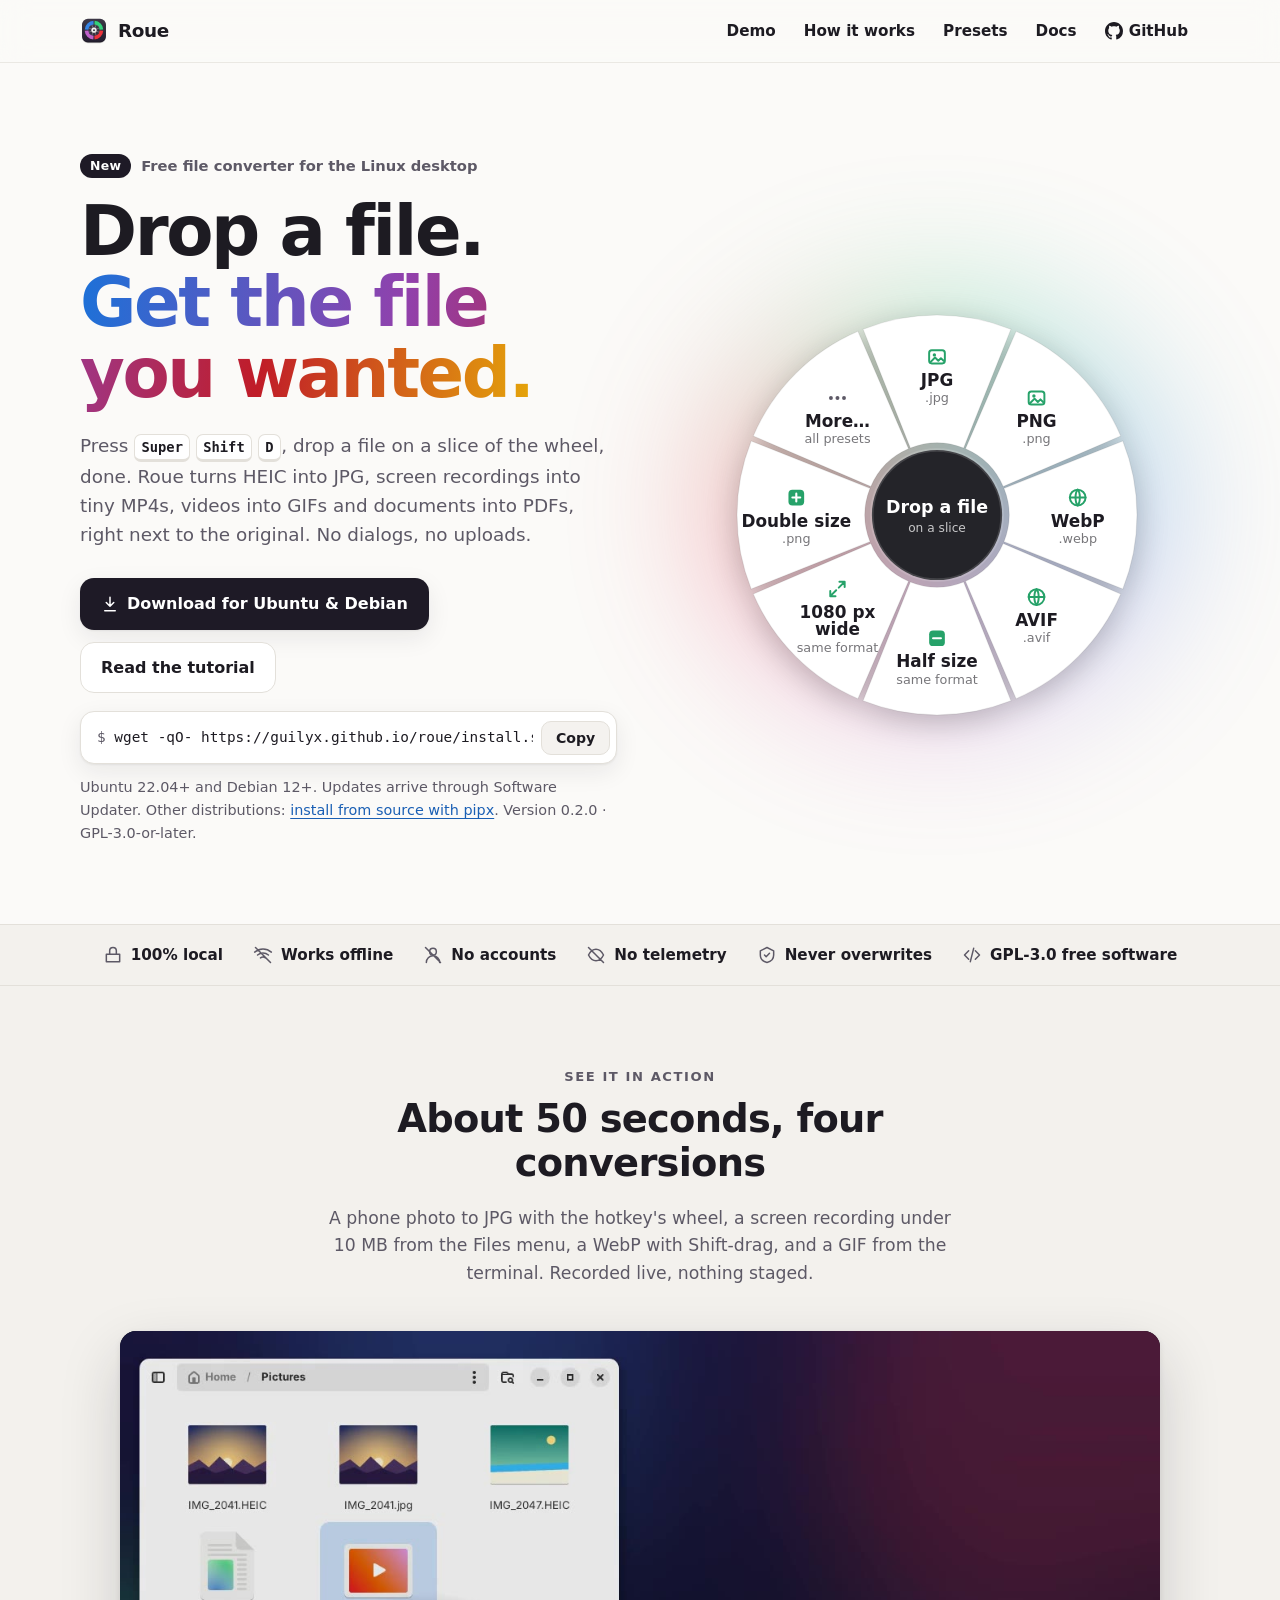
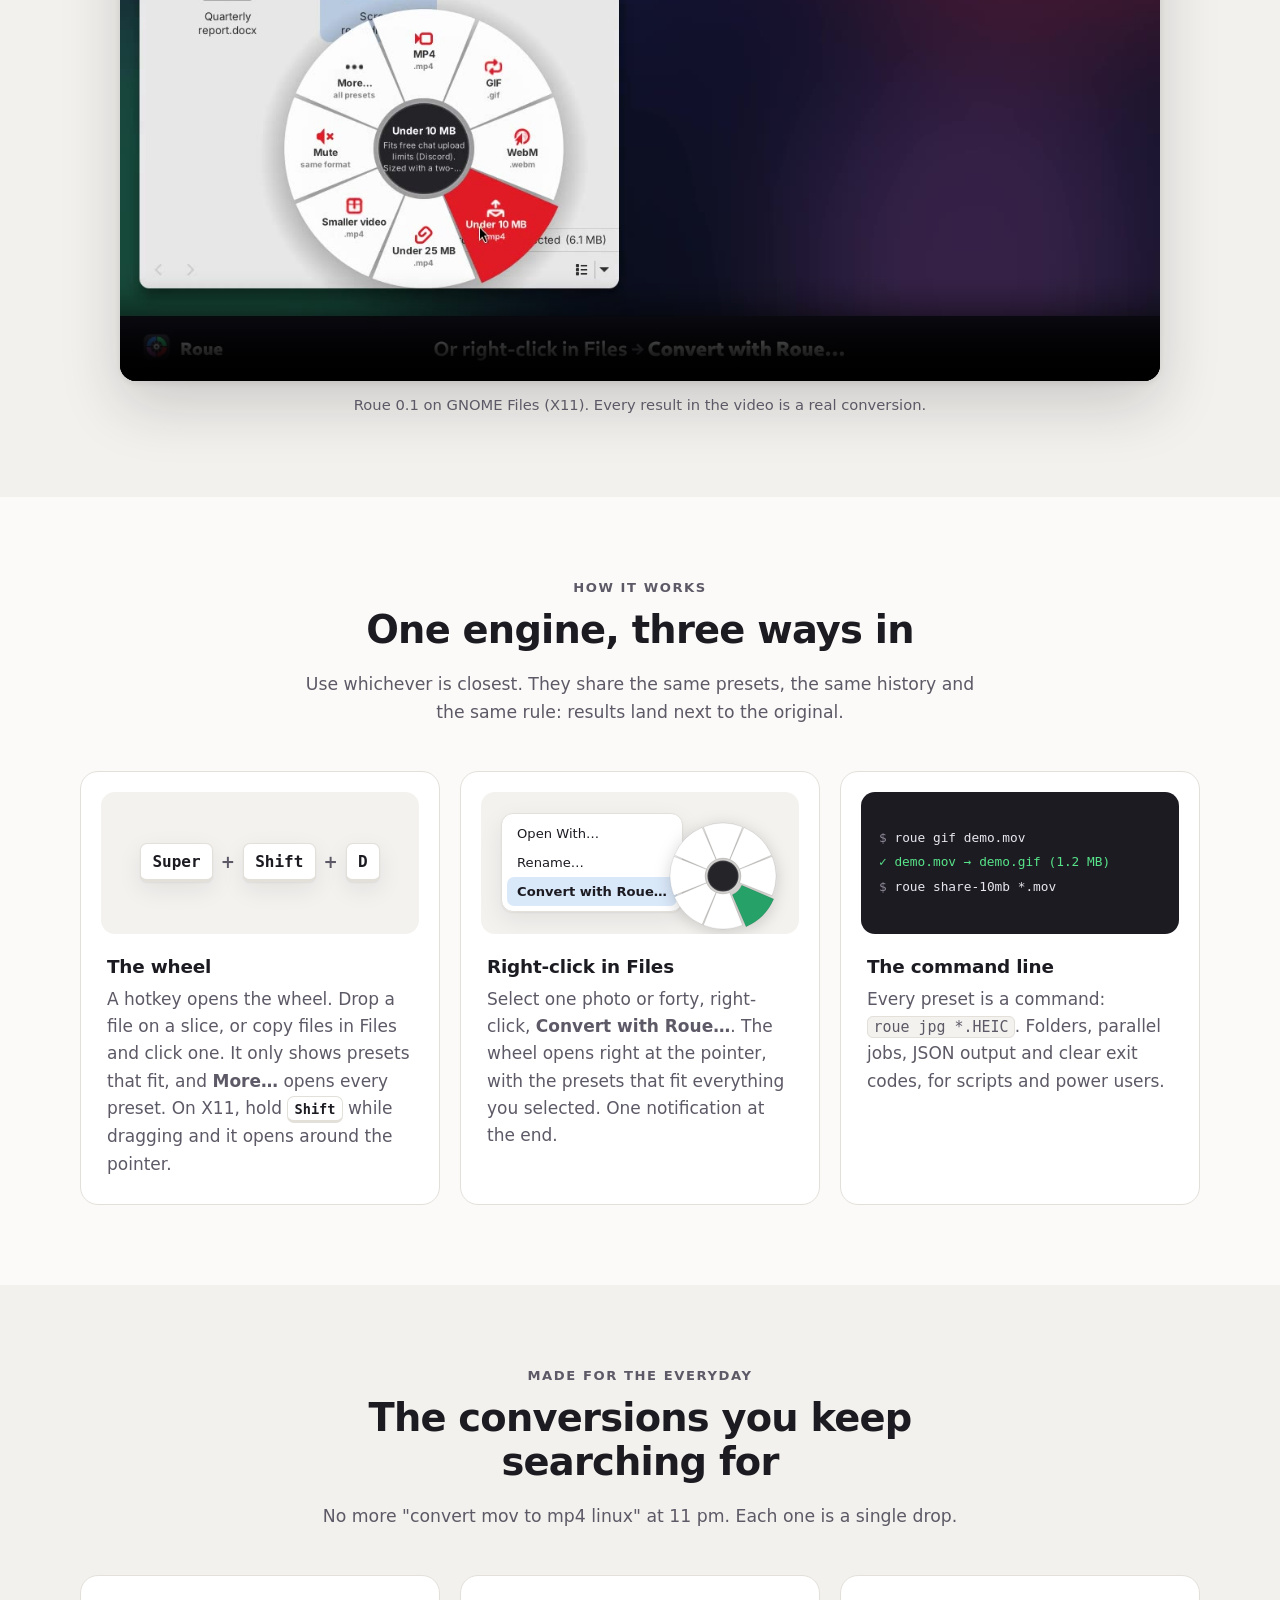
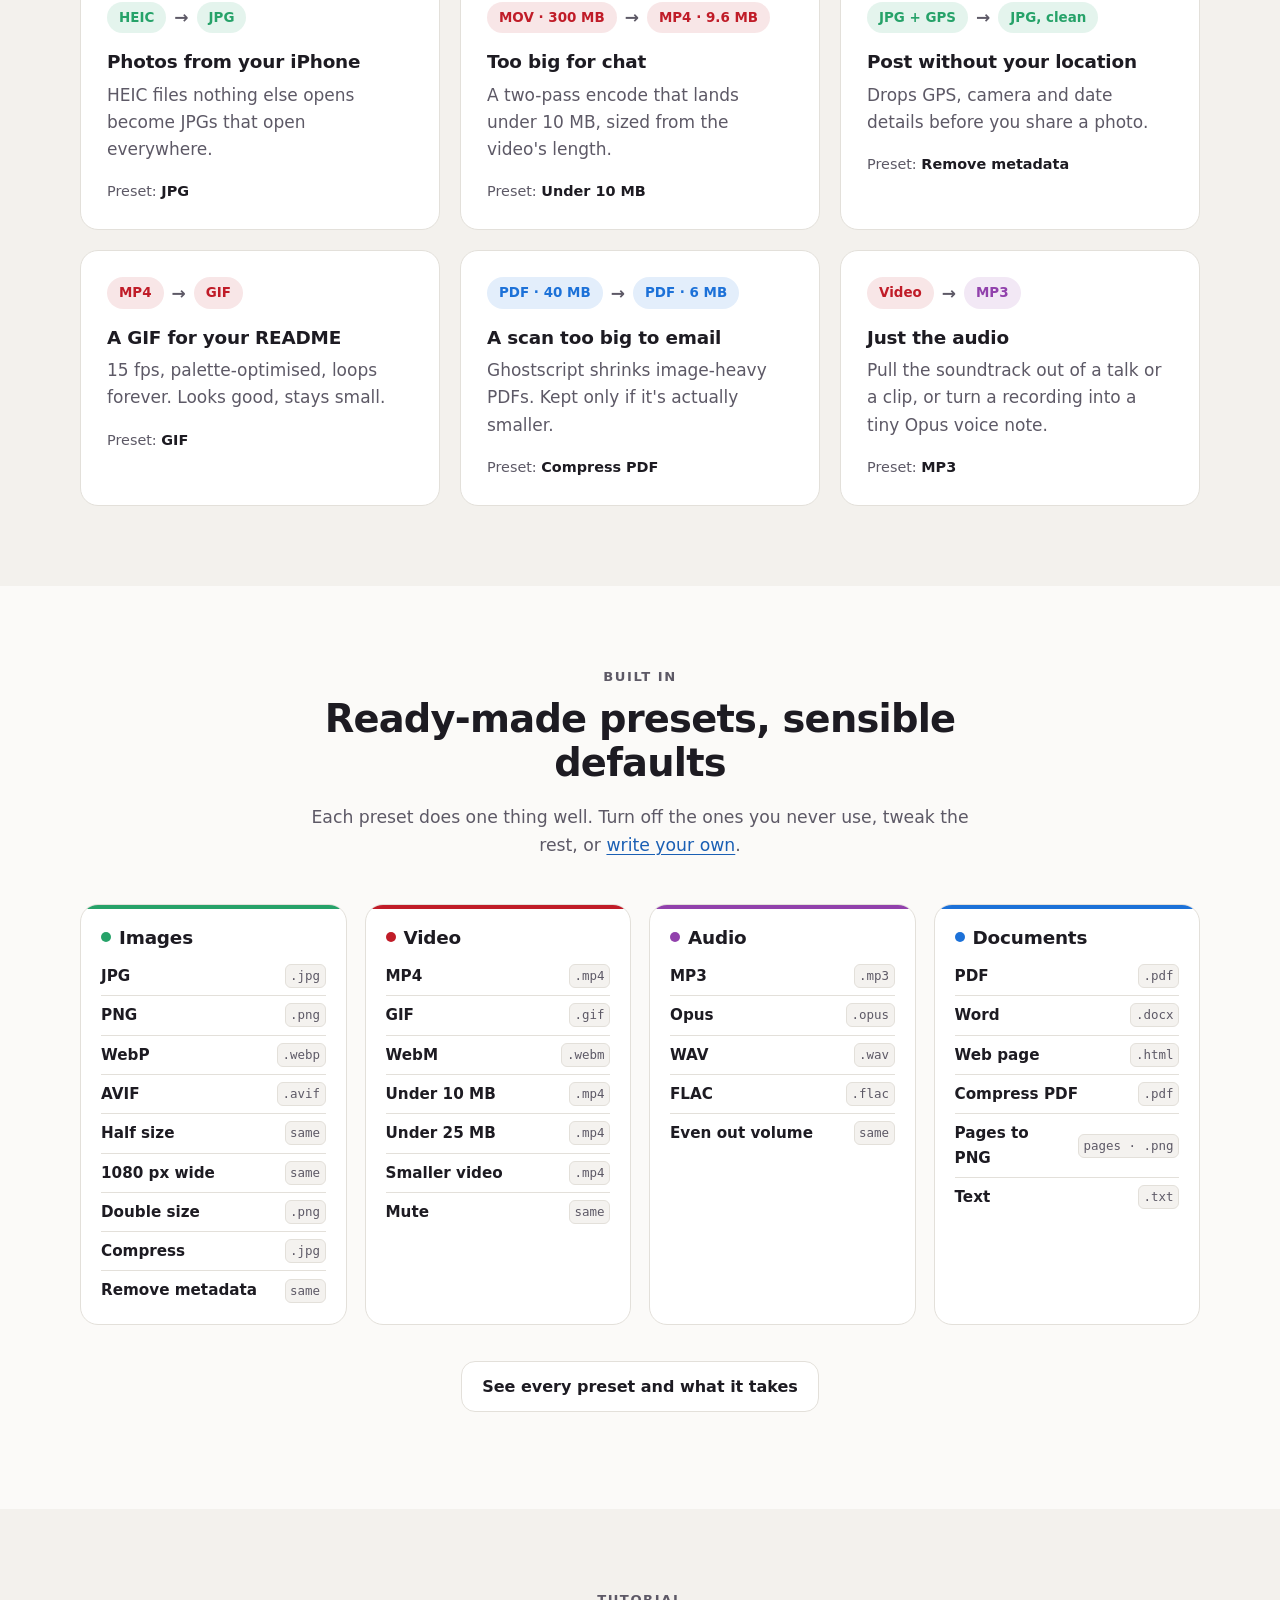
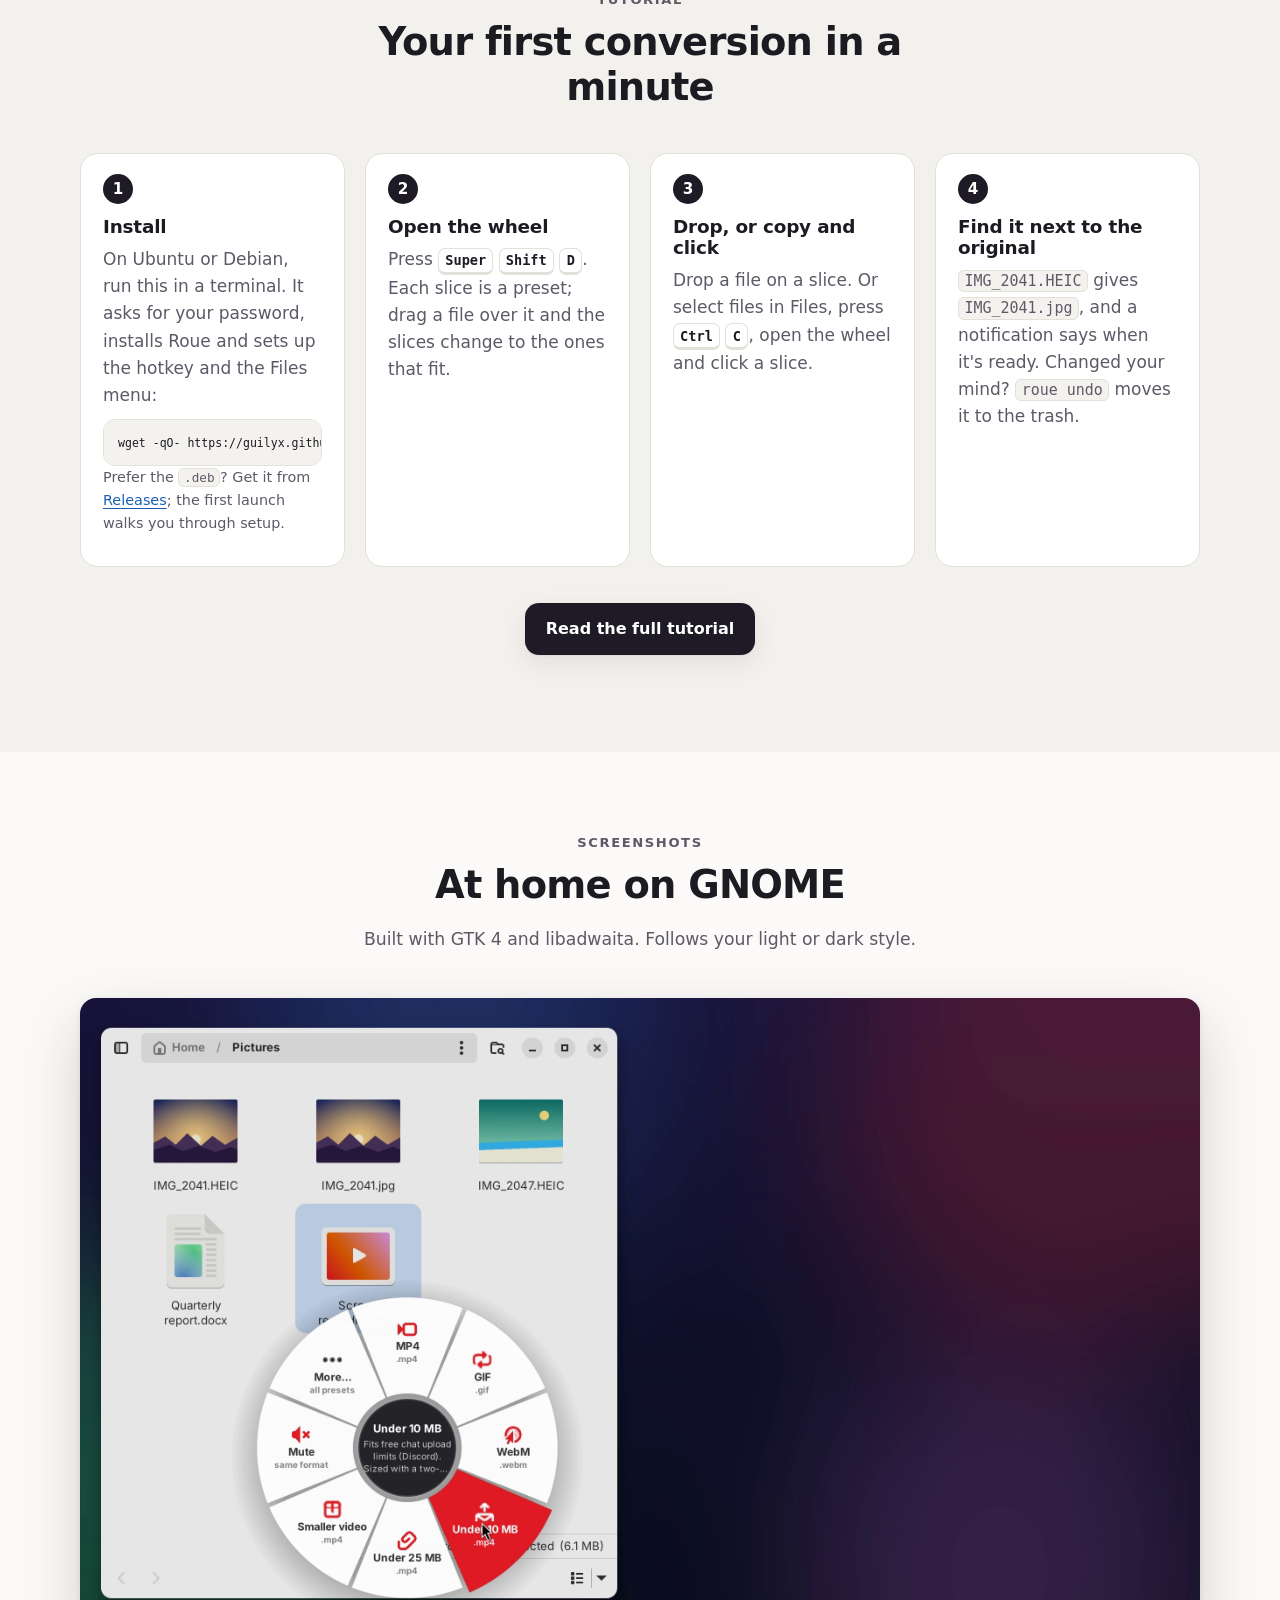
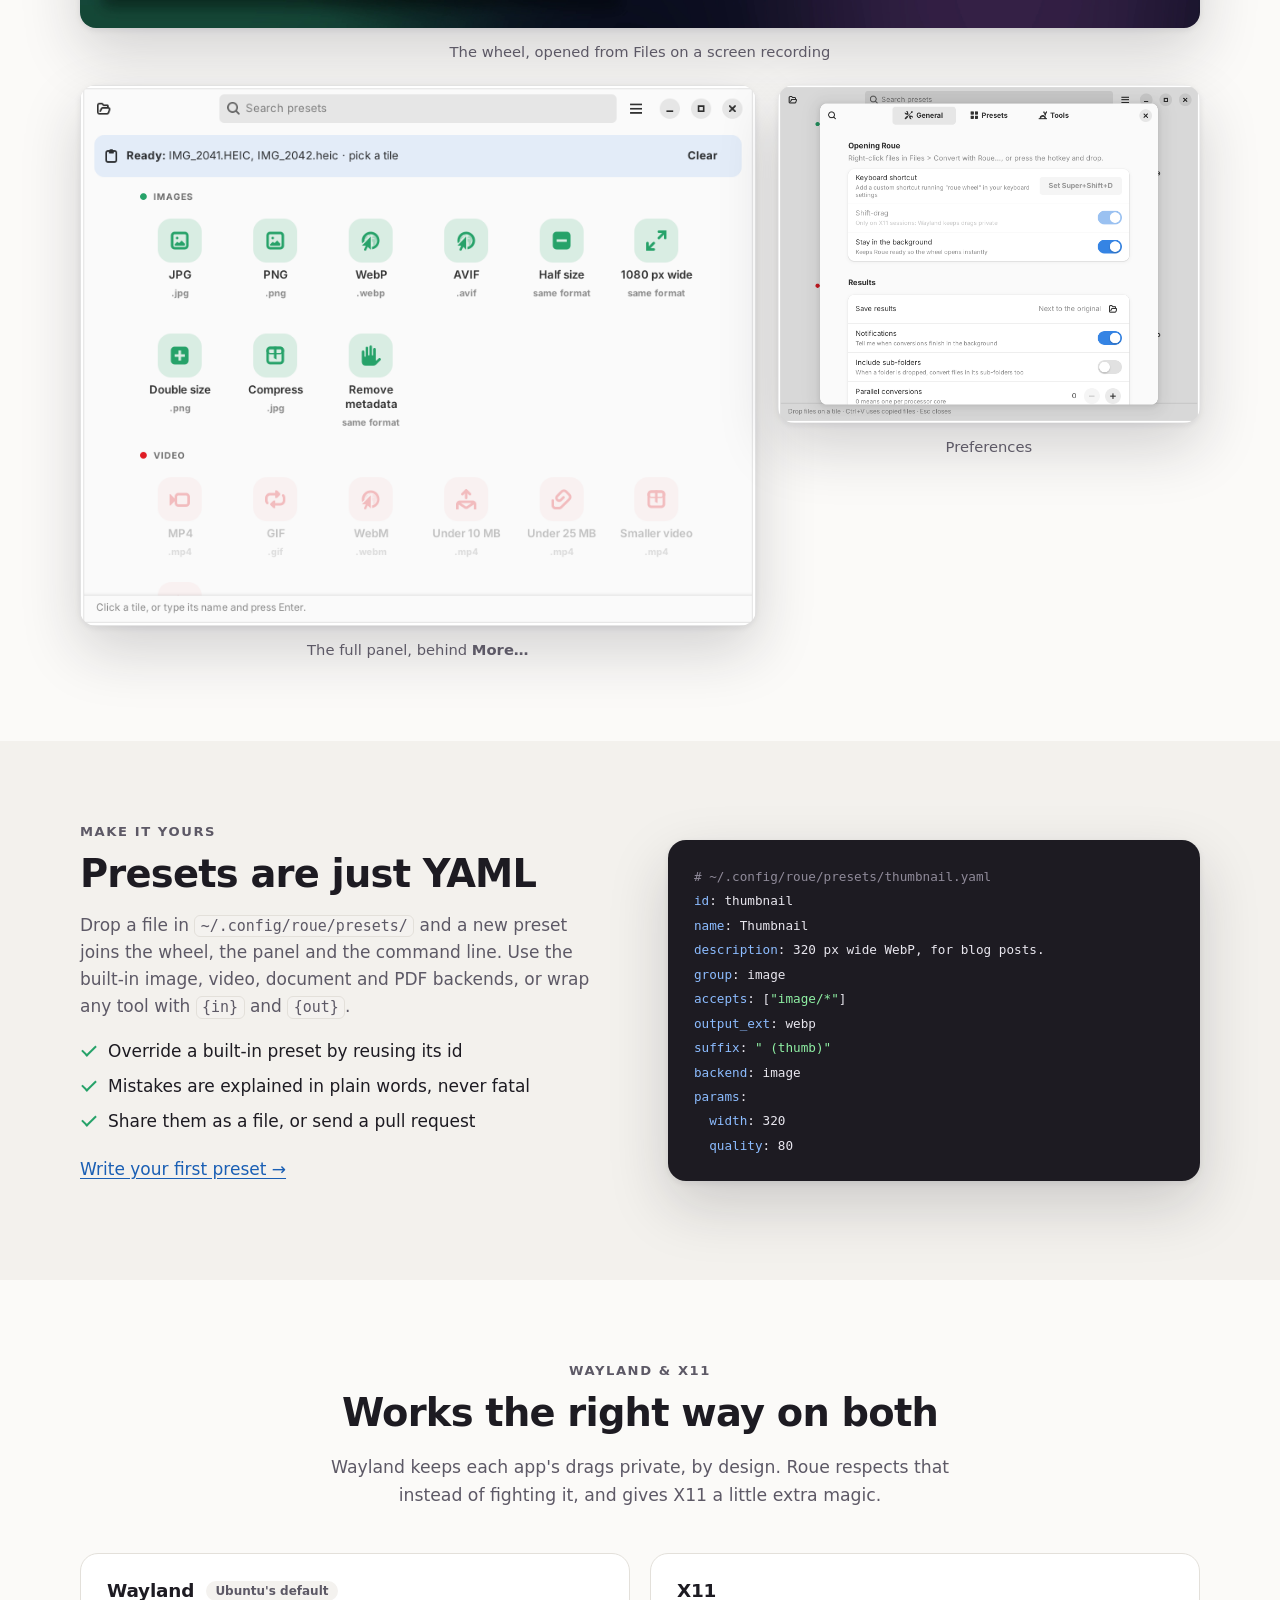
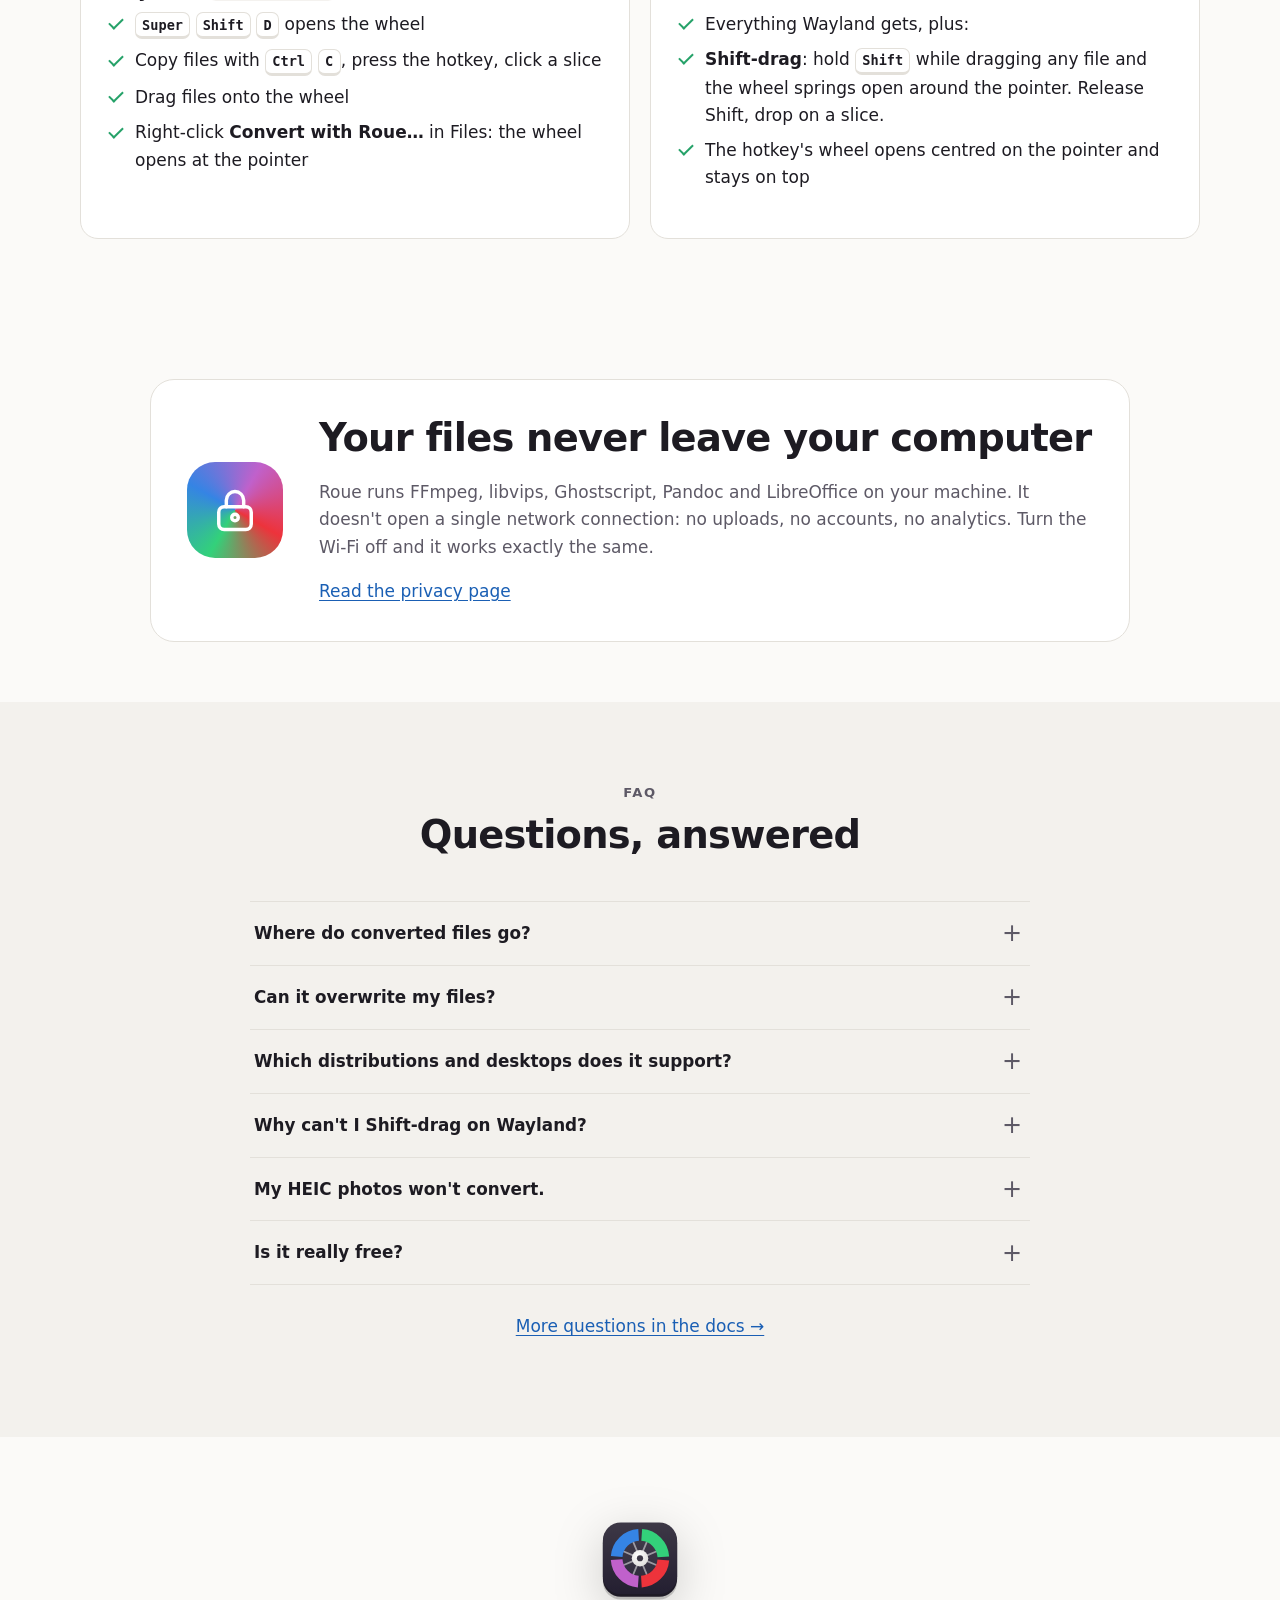
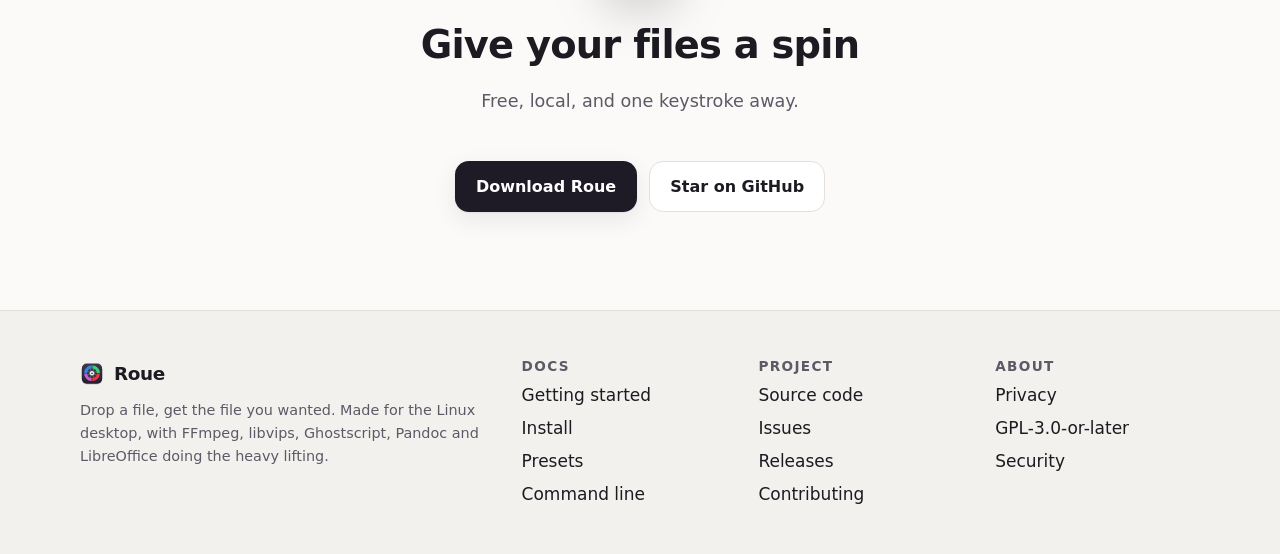
==== website/index.html @ a6b78389 "chore(release): v0.2.0" ====
<!doctype html>
<html lang="en">
<head>
  <meta charset="utf-8">
  <meta name="viewport" content="width=device-width, initial-scale=1">
  <title>Roue · Drop a file, get the file you wanted</title>
  <meta name="description" content="Roue is a free drag-and-drop file converter for Linux. Press a key, drop a file on a slice of the wheel, get a JPG, MP4, GIF, MP3 or PDF next to the original. 100% local, no uploads.">
  <link rel="canonical" href="https://guilyx.github.io/roue/">
  <meta property="og:type" content="website">
  <meta property="og:site_name" content="Roue">
  <meta property="og:title" content="Roue · Drop a file, get the file you wanted">
  <meta property="og:description" content="A tiny drag-and-drop file converter for the Linux desktop. HEIC to JPG, video under 10 MB, GIFs, PDFs. Local only, no uploads, free software.">
  <meta property="og:url" content="https://guilyx.github.io/roue/">
  <meta property="og:image" content="https://guilyx.github.io/roue/assets/icon-512.png">
  <meta name="twitter:card" content="summary">
  <meta name="theme-color" content="#fbfaf8" media="(prefers-color-scheme: light)">
  <meta name="theme-color" content="#141218" media="(prefers-color-scheme: dark)">
  <link rel="icon" href="assets/icon.svg" type="image/svg+xml">
  <link rel="apple-touch-icon" href="assets/icon-512.png">
  <link rel="stylesheet" href="assets/style.css">
  <script src="assets/site.js" defer></script>
</head>
<body class="home">
  <a class="skip" href="#main">Skip to content</a>

  <header class="site-header">
    <div class="wrap header-row">
      <a class="brand" href="./"><img src="assets/icon.svg" alt="" width="28" height="28"><span>Roue</span></a>
      <nav class="top-nav" aria-label="Site">
        <a href="#demo" class="hide-sm">Demo</a>
        <a href="#ways" class="hide-sm">How it works</a>
        <a href="#presets" class="hide-sm">Presets</a>
        <a href="docs/index.html">Docs</a>
        <a href="https://github.com/guilyx/roue" class="gh">
          <svg viewBox="0 0 16 16" width="18" height="18" aria-hidden="true"><path fill="currentColor" d="M8 0C3.58 0 0 3.58 0 8c0 3.54 2.29 6.53 5.47 7.59.4.07.55-.17.55-.38 0-.19-.01-.82-.01-1.49-2.01.37-2.53-.49-2.69-.94-.09-.23-.48-.94-.82-1.13-.28-.15-.68-.52-.01-.53.63-.01 1.08.58 1.23.82.72 1.21 1.87.87 2.33.66.07-.52.28-.87.51-1.07-1.78-.2-3.64-.89-3.64-3.95 0-.87.31-1.59.82-2.15-.08-.2-.36-1.02.08-2.12 0 0 .67-.21 2.2.82.64-.18 1.32-.27 2-.27.68 0 1.36.09 2 .27 1.53-1.04 2.2-.82 2.2-.82.44 1.1.16 1.92.08 2.12.51.56.82 1.27.82 2.15 0 3.07-1.87 3.75-3.65 3.95.29.25.54.73.54 1.48 0 1.07-.01 1.93-.01 2.2 0 .21.15.46.55.38A8.013 8.013 0 0016 8c0-4.42-3.58-8-8-8z"/></svg>
          <span>GitHub</span>
        </a>
      </nav>
    </div>
  </header>

  <main id="main">
    <!-- Hero -->
    <section class="hero" aria-labelledby="hero-title">
      <div class="wrap hero-grid">
        <div class="hero-copy">
          <p class="eyebrow"><span class="pill">New</span> Free file converter for the Linux desktop</p>
          <h1 id="hero-title">Drop a file.<br><span class="wheel-text">Get the file you wanted.</span></h1>
          <p class="lede">Press <kbd>Super</kbd>&nbsp;<kbd>Shift</kbd>&nbsp;<kbd>D</kbd>, drop a file on a slice of the wheel, done. Roue turns HEIC into JPG, screen recordings into tiny MP4s, videos into GIFs and documents into PDFs, right next to the original. No dialogs, no uploads.</p>
          <div class="cta-row">
            <a class="btn btn-primary" href="https://github.com/guilyx/roue/releases/latest">
              <svg viewBox="0 0 24 24" width="18" height="18" aria-hidden="true"><path fill="none" stroke="currentColor" stroke-width="2" stroke-linecap="round" stroke-linejoin="round" d="M12 3v12m0 0-5-5m5 5 5-5M5 21h14"/></svg>
              Download for Ubuntu &amp; Debian
            </a>
            <a class="btn btn-ghost" href="docs/getting-started.html">Read the tutorial</a>
          </div>
          <div class="install" aria-label="Install command">
            <code id="install-cmd">wget -qO- https://guilyx.github.io/roue/install.sh | sh</code>
            <button class="copy" type="button" data-copy="#install-cmd" hidden>Copy</button>
          </div>
          <p class="small muted">Ubuntu 22.04+ and Debian 12+. Updates arrive through Software Updater. Other distributions: <a href="docs/install.html">install from source with pipx</a>. Version 0.2.0 · GPL-3.0-or-later.</p>
        </div>

        <div class="hero-visual">
          <div class="glow" aria-hidden="true"></div>
          <div class="wheel-demo" role="img" aria-label="Animation: a HEIC photo is dragged onto the JPG slice of the Roue wheel. The slice lights up, the wheel says Converting, then a notification says IMG_2041.jpg is ready.">
            <div class="wd-stage">
            <svg class="wd-wheel" viewBox="-215 -215 430 430" aria-hidden="true">
            <g class="wd-slice wd-target"><path d="M-22.9 -57.6L-63.6 -159.8A172 172 0 0 1 63.6 -159.8L22.9 -57.6A62 62 0 0 0 -22.9 -57.6Z"/><g transform="translate(0.0 -121.0)"><g class="wd-ico" transform="translate(-9 -24) scale(1.125)"><rect x="2" y="3" width="12" height="10" rx="2" class="o"/><circle cx="6" cy="6.5" r="1.3" class="f"/><path d="m3 12 3.5-3.5L9 11l2-2 2 2" class="o"/></g><text class="wd-t" y="10">JPG</text><text class="wd-s" y="24">.jpg</text></g></g>
            <g class="wd-slice"><path d="M24.5 -56.9L68.0 -158.0A172 172 0 0 1 158.0 -68.0L56.9 -24.5A62 62 0 0 0 24.5 -56.9Z"/><g transform="translate(85.6 -85.6)"><g class="wd-ico" transform="translate(-9 -24) scale(1.125)"><rect x="2" y="3" width="12" height="10" rx="2" class="o"/><circle cx="6" cy="6.5" r="1.3" class="f"/><path d="m3 12 3.5-3.5L9 11l2-2 2 2" class="o"/></g><text class="wd-t" y="10">PNG</text><text class="wd-s" y="24">.png</text></g></g>
            <g class="wd-slice"><path d="M57.6 -22.9L159.8 -63.6A172 172 0 0 1 159.8 63.6L57.6 22.9A62 62 0 0 0 57.6 -22.9Z"/><g transform="translate(121.0 0.0)"><g class="wd-ico" transform="translate(-9 -24) scale(1.125)"><circle cx="8" cy="8" r="6" class="o"/><path d="M2 8h12M8 2c-2.2 2.4-2.2 9.6 0 12M8 2c2.2 2.4 2.2 9.6 0 12" class="o"/></g><text class="wd-t" y="10">WebP</text><text class="wd-s" y="24">.webp</text></g></g>
            <g class="wd-slice"><path d="M56.9 24.5L158.0 68.0A172 172 0 0 1 68.0 158.0L24.5 56.9A62 62 0 0 0 56.9 24.5Z"/><g transform="translate(85.6 85.6)"><g class="wd-ico" transform="translate(-9 -24) scale(1.125)"><circle cx="8" cy="8" r="6" class="o"/><path d="M2 8h12M8 2c-2.2 2.4-2.2 9.6 0 12M8 2c2.2 2.4 2.2 9.6 0 12" class="o"/></g><text class="wd-t" y="10">AVIF</text><text class="wd-s" y="24">.avif</text></g></g>
            <g class="wd-slice"><path d="M22.9 57.6L63.6 159.8A172 172 0 0 1 -63.6 159.8L-22.9 57.6A62 62 0 0 0 22.9 57.6Z"/><g transform="translate(0.0 121.0)"><g class="wd-ico" transform="translate(-9 -24) scale(1.125)"><rect x="2" y="2" width="12" height="12" rx="3" class="f"/><path d="M5 8h6" class="k"/></g><text class="wd-t" y="10">Half size</text><text class="wd-s" y="24">same format</text></g></g>
            <g class="wd-slice"><path d="M-24.5 56.9L-68.0 158.0A172 172 0 0 1 -158.0 68.0L-56.9 24.5A62 62 0 0 0 -24.5 56.9Z"/><g transform="translate(-85.6 85.6)"><g class="wd-ico" transform="translate(-9 -31) scale(1.125)"><path d="M9.5 2.5H13.5V6.5M13.5 2.5 9 7M6.5 13.5H2.5V9.5M2.5 13.5 7 9" class="o"/></g><text class="wd-t" y="3">1080 px</text><text class="wd-t" y="18">wide</text><text class="wd-s" y="32">same format</text></g></g>
            <g class="wd-slice"><path d="M-57.6 22.9L-159.8 63.6A172 172 0 0 1 -159.8 -63.6L-57.6 -22.9A62 62 0 0 0 -57.6 22.9Z"/><g transform="translate(-121.0 0.0)"><g class="wd-ico" transform="translate(-9 -24) scale(1.125)"><rect x="2" y="2" width="12" height="12" rx="3" class="f"/><path d="M5 8h6M8 5v6" class="k"/></g><text class="wd-t" y="10">Double size</text><text class="wd-s" y="24">.png</text></g></g>
            <g class="wd-slice wd-more"><path d="M-56.9 -24.5L-158.0 -68.0A172 172 0 0 1 -68.0 -158.0L-24.5 -56.9A62 62 0 0 0 -56.9 -24.5Z"/><g transform="translate(-85.6 -85.6)"><g class="wd-ico" transform="translate(-9 -24) scale(1.125)"><circle cx="3" cy="8" r="1.5" class="f"/><circle cx="8" cy="8" r="1.5" class="f"/><circle cx="13" cy="8" r="1.5" class="f"/></g><text class="wd-t" y="10">More…</text><text class="wd-s" y="24">all presets</text></g></g>
            <circle class="wd-hub" r="56"/>
            <g class="wd-hub-text wd-idle"><text class="wd-ht" y="-2">Drop a file</text><text class="wd-hs" y="15">on a slice</text></g>
            <g class="wd-hub-text wd-hover"><text class="wd-ht" y="-8">JPG</text><text class="wd-hs" y="9">Photos that open</text><text class="wd-hs" y="22">everywhere</text></g>
            <g class="wd-hub-text wd-done"><circle cx="0" cy="-10" r="15" class="wd-ok"/><path d="m-7 -10 5 5 9-10" class="wd-tick"/><text class="wd-hs" y="21">Converting…</text></g>
            </svg>
            </div>
            <div class="wd-file">
              <span class="fic heic">HEIC</span><span class="fname">IMG_2041.HEIC</span>
              <svg class="cursor" viewBox="0 0 16 20" aria-hidden="true"><path d="M1 1v15l4-3.5 2.7 6 2.3-1-2.6-5.8H13z" fill="#fff" stroke="#1d1b22" stroke-width="1.3" stroke-linejoin="round"/></svg>
            </div>
            <div class="wd-note">
              <img src="assets/icon.svg" alt="" width="40" height="40">
              <span class="wd-note-text"><b>IMG_2041.jpg is ready</b><span class="wd-note-buttons"><span>Open</span><span>Show in Folder</span></span></span>
            </div>
          </div>
        </div>
      </div>
    </section>

    <!-- Trust strip -->
    <section class="strip" aria-label="Promises">
      <ul class="wrap strip-list" role="list">
        <li><svg viewBox="0 0 24 24" aria-hidden="true"><path d="M4 11h16v9H4zM8 11V7a4 4 0 0 1 8 0v4"/></svg>100% local</li>
        <li><svg viewBox="0 0 24 24" aria-hidden="true"><path d="M2 8.5a15 15 0 0 1 20 0M5.5 12a10 10 0 0 1 13 0M9 15.5a5 5 0 0 1 6 0M3 3l18 18"/></svg>Works offline</li>
        <li><svg viewBox="0 0 24 24" aria-hidden="true"><circle cx="12" cy="8" r="4"/><path d="M4 21a8 8 0 0 1 16 0M3 3l18 18"/></svg>No accounts</li>
        <li><svg viewBox="0 0 24 24" aria-hidden="true"><path d="M3 12s3.5-7 9-7 9 7 9 7-3.5 7-9 7-9-7-9-7zM3 3l18 18"/></svg>No telemetry</li>
        <li><svg viewBox="0 0 24 24" aria-hidden="true"><path d="M12 3 4 7v5c0 5 3.5 8 8 9 4.5-1 8-4 8-9V7z"/><path d="m9 12 2 2 4-4"/></svg>Never overwrites</li>
        <li><svg viewBox="0 0 24 24" aria-hidden="true"><path d="m8 7-5 5 5 5M16 7l5 5-5 5M14 4l-4 16"/></svg>GPL-3.0 free software</li>
      </ul>
    </section>

    <!-- Demo video -->
    <section id="demo" class="section alt" aria-labelledby="demo-title">
      <div class="wrap">
        <header class="section-head">
          <p class="kicker">See it in action</p>
          <h2 id="demo-title">About 50 seconds, four conversions</h2>
          <p>A phone photo to JPG with the hotkey's wheel, a screen recording under 10&nbsp;MB from the Files menu, a WebP with Shift-drag, and a GIF from the terminal. Recorded live, nothing staged.</p>
        </header>
        <figure class="demo-video">
          <video controls muted playsinline preload="none" width="1280" height="800"
                 poster="assets/demo-poster.jpg"
                 aria-describedby="demo-caption">
            <source src="assets/demo.webm" type="video/webm">
            <source src="assets/demo.mp4" type="video/mp4">
            <a href="assets/demo.mp4">Download the demo video (MP4)</a>
          </video>
          <figcaption id="demo-caption">Roue 0.1 on GNOME Files (X11). Every result in the video is a real conversion.</figcaption>
        </figure>
      </div>
    </section>

    <!-- Three ways in -->
    <section id="ways" class="section" aria-labelledby="ways-title">
      <div class="wrap">
        <header class="section-head">
          <p class="kicker">How it works</p>
          <h2 id="ways-title">One engine, three ways in</h2>
          <p>Use whichever is closest. They share the same presets, the same history and the same rule: results land next to the original.</p>
        </header>
        <div class="cards three">
          <article class="card way">
            <div class="way-art keys" aria-hidden="true"><kbd>Super</kbd><span>+</span><kbd>Shift</kbd><span>+</span><kbd>D</kbd></div>
            <h3>The wheel</h3>
            <p>A hotkey opens the wheel. Drop a file on a slice, or copy files in Files and click one. It only shows presets that fit, and <strong>More…</strong> opens every preset. On X11, hold <kbd>Shift</kbd> while dragging and it opens around the pointer.</p>
          </article>
          <article class="card way">
            <div class="way-art menu" aria-hidden="true">
              <div class="ctx">
                <span>Open With…</span>
                <span>Rename…</span>
                <span class="hl">Convert with Roue…</span>
              </div>
              <svg class="mini-wheel" viewBox="-180 -180 360 360" aria-hidden="true"><path class="mw-slice" d="M-21.4 -53.9L-62.9 -158.0A170 170 0 0 1 62.9 -158.0L21.4 -53.9A58 58 0 0 0 -21.4 -53.9Z"/><path class="mw-slice" d="M22.9 -53.3L67.2 -156.1A170 170 0 0 1 156.1 -67.2L53.3 -22.9A58 58 0 0 0 22.9 -53.3Z"/><path class="mw-slice" d="M53.9 -21.4L158.0 -62.9A170 170 0 0 1 158.0 62.9L53.9 21.4A58 58 0 0 0 53.9 -21.4Z"/><path class="mw-slice mw-lit" d="M53.3 22.9L156.1 67.2A170 170 0 0 1 67.2 156.1L22.9 53.3A58 58 0 0 0 53.3 22.9Z"/><path class="mw-slice" d="M21.4 53.9L62.9 158.0A170 170 0 0 1 -62.9 158.0L-21.4 53.9A58 58 0 0 0 21.4 53.9Z"/><path class="mw-slice" d="M-22.9 53.3L-67.2 156.1A170 170 0 0 1 -156.1 67.2L-53.3 22.9A58 58 0 0 0 -22.9 53.3Z"/><path class="mw-slice" d="M-53.9 21.4L-158.0 62.9A170 170 0 0 1 -158.0 -62.9L-53.9 -21.4A58 58 0 0 0 -53.9 21.4Z"/><path class="mw-slice" d="M-53.3 -22.9L-156.1 -67.2A170 170 0 0 1 -67.2 -156.1L-22.9 -53.3A58 58 0 0 0 -53.3 -22.9Z"/><circle class="mw-hub" r="50"/></svg>
            </div>
            <h3>Right-click in Files</h3>
            <p>Select one photo or forty, right-click, <strong>Convert with Roue…</strong>. The wheel opens right at the pointer, with the presets that fit everything you selected. One notification at the end.</p>
          </article>
          <article class="card way">
            <div class="way-art term" aria-hidden="true">
              <span><b>$</b> roue gif demo.mov</span>
              <span class="ok">✓ demo.mov → demo.gif (1.2 MB)</span>
              <span><b>$</b> roue share-10mb *.mov</span>
            </div>
            <h3>The command line</h3>
            <p>Every preset is a command: <code>roue jpg *.HEIC</code>. Folders, parallel jobs, JSON output and clear exit codes, for scripts and power users.</p>
          </article>
        </div>
      </div>
    </section>

    <!-- Use cases -->
    <section class="section alt" aria-labelledby="uses-title">
      <div class="wrap">
        <header class="section-head">
          <p class="kicker">Made for the everyday</p>
          <h2 id="uses-title">The conversions you keep searching for</h2>
          <p>No more "convert mov to mp4 linux" at 11 pm. Each one is a single drop.</p>
        </header>
        <div class="cards uses">
          <article class="card use">
            <div class="flow"><span class="chip image">HEIC</span><span class="arrow" aria-hidden="true">→</span><span class="chip image">JPG</span></div>
            <h3>Photos from your iPhone</h3>
            <p>HEIC files nothing else opens become JPGs that open everywhere.</p>
            <p class="tile-ref">Preset: <b>JPG</b></p>
          </article>
          <article class="card use">
            <div class="flow"><span class="chip video">MOV · 300 MB</span><span class="arrow" aria-hidden="true">→</span><span class="chip video">MP4 · 9.6 MB</span></div>
            <h3>Too big for chat</h3>
            <p>A two-pass encode that lands under 10 MB, sized from the video's length.</p>
            <p class="tile-ref">Preset: <b>Under 10 MB</b></p>
          </article>
          <article class="card use">
            <div class="flow"><span class="chip image">JPG + GPS</span><span class="arrow" aria-hidden="true">→</span><span class="chip image">JPG, clean</span></div>
            <h3>Post without your location</h3>
            <p>Drops GPS, camera and date details before you share a photo.</p>
            <p class="tile-ref">Preset: <b>Remove metadata</b></p>
          </article>
          <article class="card use">
            <div class="flow"><span class="chip video">MP4</span><span class="arrow" aria-hidden="true">→</span><span class="chip video">GIF</span></div>
            <h3>A GIF for your README</h3>
            <p>15 fps, palette-optimised, loops forever. Looks good, stays small.</p>
            <p class="tile-ref">Preset: <b>GIF</b></p>
          </article>
          <article class="card use">
            <div class="flow"><span class="chip document">PDF · 40 MB</span><span class="arrow" aria-hidden="true">→</span><span class="chip document">PDF · 6 MB</span></div>
            <h3>A scan too big to email</h3>
            <p>Ghostscript shrinks image-heavy PDFs. Kept only if it's actually smaller.</p>
            <p class="tile-ref">Preset: <b>Compress PDF</b></p>
          </article>
          <article class="card use">
            <div class="flow"><span class="chip video">Video</span><span class="arrow" aria-hidden="true">→</span><span class="chip audio">MP3</span></div>
            <h3>Just the audio</h3>
            <p>Pull the soundtrack out of a talk or a clip, or turn a recording into a tiny Opus voice note.</p>
            <p class="tile-ref">Preset: <b>MP3</b></p>
          </article>
        </div>
      </div>
    </section>

    <!-- Presets -->
    <section id="presets" class="section" aria-labelledby="presets-title">
      <div class="wrap">
        <header class="section-head">
          <p class="kicker">Built in</p>
          <h2 id="presets-title">Ready-made presets, sensible defaults</h2>
          <p>Each preset does one thing well. Turn off the ones you never use, tweak the rest, or <a href="docs/custom-presets.html">write your own</a>.</p>
        </header>
        <div class="kinds">
<!-- presets:start -->
        <article class="kind kind-image">
          <h3><span class="dot" aria-hidden="true"></span>Images</h3>
          <ul role="list">
            <li title="Photos that open everywhere. Transparent areas become white."><span class="pname">JPG</span><code class="pext">.jpg</code></li>
            <li title="Lossless, keeps transparency. Good for screenshots and graphics."><span class="pname">PNG</span><code class="pext">.png</code></li>
            <li title="Small files for the web, with transparency."><span class="pname">WebP</span><code class="pext">.webp</code></li>
            <li title="Next-generation format, the smallest files at the same quality."><span class="pname">AVIF</span><code class="pext">.avif</code></li>
            <li title="Scale the image down to 50%."><span class="pname">Half size</span><code class="pext">same</code></li>
            <li title="Shrink wide images to 1080 pixels across. Smaller images are left as is."><span class="pname">1080 px wide</span><code class="pext">same</code></li>
            <li title="Scale up to 200%. Vector images are re-rendered sharp."><span class="pname">Double size</span><code class="pext">.png</code></li>
            <li title="Smaller JPG at quality 75. Kept only if it&#x27;s actually smaller."><span class="pname">Compress</span><code class="pext">.jpg</code></li>
            <li title="Drop location, camera and date details before sharing."><span class="pname">Remove metadata</span><code class="pext">same</code></li>
          </ul>
        </article>
        <article class="kind kind-video">
          <h3><span class="dot" aria-hidden="true"></span>Video</h3>
          <ul role="list">
            <li title="H.264 + AAC, plays on every phone, browser and chat app."><span class="pname">MP4</span><code class="pext">.mp4</code></li>
            <li title="Looping GIF at 15 fps, up to 720 px wide. Great for READMEs."><span class="pname">GIF</span><code class="pext">.gif</code></li>
            <li title="VP9 + Opus, open formats for the web."><span class="pname">WebM</span><code class="pext">.webm</code></li>
            <li title="Fits free chat upload limits (Discord). Sized with a two-pass encode."><span class="pname">Under 10 MB</span><code class="pext">.mp4</code></li>
            <li title="Fits most email attachment limits."><span class="pname">Under 25 MB</span><code class="pext">.mp4</code></li>
            <li title="720p H.264 at a lower bitrate. Kept only if it&#x27;s actually smaller."><span class="pname">Smaller video</span><code class="pext">.mp4</code></li>
            <li title="Remove the sound. The picture is copied untouched, so it&#x27;s instant."><span class="pname">Mute</span><code class="pext">same</code></li>
          </ul>
        </article>
        <article class="kind kind-audio">
          <h3><span class="dot" aria-hidden="true"></span>Audio</h3>
          <ul role="list">
            <li title="Plays anywhere. Also pulls the soundtrack out of a video."><span class="pname">MP3</span><code class="pext">.mp3</code></li>
            <li title="Tiny files that keep voices clear. Ideal for voice notes and podcasts."><span class="pname">Opus</span><code class="pext">.opus</code></li>
            <li title="Uncompressed audio for editors and samplers."><span class="pname">WAV</span><code class="pext">.wav</code></li>
            <li title="Lossless and smaller than WAV."><span class="pname">FLAC</span><code class="pext">.flac</code></li>
            <li title="Normalise loudness (EBU R128) so quiet and loud recordings match."><span class="pname">Even out volume</span><code class="pext">same</code></li>
          </ul>
        </article>
        <article class="kind kind-document">
          <h3><span class="dot" aria-hidden="true"></span>Documents</h3>
          <ul role="list">
            <li title="Word, Excel, PowerPoint, LibreOffice and Markdown files to PDF."><span class="pname">PDF</span><code class="pext">.pdf</code></li>
            <li title="Markdown, OpenDocument and RTF to .docx."><span class="pname">Word</span><code class="pext">.docx</code></li>
            <li title="Markdown to a single self-contained HTML file."><span class="pname">Web page</span><code class="pext">.html</code></li>
            <li title="Shrink scans and image-heavy PDFs for email. Kept only if smaller."><span class="pname">Compress PDF</span><code class="pext">.pdf</code></li>
            <li title="One PNG image per page, in a new folder."><span class="pname">Pages to PNG</span><code class="pext">pages · .png</code></li>
            <li title="Pull the text out of a PDF (no OCR yet)."><span class="pname">Text</span><code class="pext">.txt</code></li>
          </ul>
        </article>
<!-- presets:end -->
        </div>
        <p class="center"><a class="btn btn-ghost" href="docs/presets.html">See every preset and what it takes</a></p>
      </div>
    </section>

    <!-- Tutorial -->
    <section id="tutorial" class="section alt" aria-labelledby="tutorial-title">
      <div class="wrap">
        <header class="section-head">
          <p class="kicker">Tutorial</p>
          <h2 id="tutorial-title">Your first conversion in a minute</h2>
        </header>
        <ol class="steps" role="list">
          <li>
            <h3>Install</h3>
            <p>On Ubuntu or Debian, run this in a terminal. It asks for your password, installs Roue and sets up the hotkey and the Files menu:</p>
            <pre><code>wget -qO- https://guilyx.github.io/roue/install.sh | sh</code></pre>
            <p class="small muted">Prefer the <code>.deb</code>? Get it from <a href="https://github.com/guilyx/roue/releases/latest">Releases</a>; the first launch walks you through setup.</p>
          </li>
          <li>
            <h3>Open the wheel</h3>
            <p>Press <kbd>Super</kbd>&nbsp;<kbd>Shift</kbd>&nbsp;<kbd>D</kbd>. Each slice is a preset; drag a file over it and the slices change to the ones that fit.</p>
          </li>
          <li>
            <h3>Drop, or copy and click</h3>
            <p>Drop a file on a slice. Or select files in Files, press <kbd>Ctrl</kbd>&nbsp;<kbd>C</kbd>, open the wheel and click a slice.</p>
          </li>
          <li>
            <h3>Find it next to the original</h3>
            <p><code>IMG_2041.HEIC</code> gives <code>IMG_2041.jpg</code>, and a notification says when it's ready. Changed your mind? <code>roue undo</code> moves it to the trash.</p>
          </li>
        </ol>
        <p class="center"><a class="btn btn-primary" href="docs/getting-started.html">Read the full tutorial</a></p>
      </div>
    </section>

    <!-- Screenshots -->
    <section class="section" aria-labelledby="shots-title">
      <div class="wrap">
        <header class="section-head">
          <p class="kicker">Screenshots</p>
          <h2 id="shots-title">At home on GNOME</h2>
          <p>Built with GTK&nbsp;4 and libadwaita. Follows your light or dark style.</p>
        </header>
        <div class="shots">
          <figure class="shot wide">
            <img src="assets/screenshots/wheel.png" width="1280" height="720" loading="lazy" alt="The Roue wheel open over GNOME Files after right-clicking a screen recording: slices for MP4, GIF, WebM, Under 10 MB, Under 25 MB, Smaller video, Mute and More…. The pointer is on Under 10 MB, which turns red while the centre explains what it does.">
            <figcaption>The wheel, opened from Files on a screen recording</figcaption>
          </figure>
          <figure class="shot main">
            <picture>
              <source srcset="assets/screenshots/panel-dark.png" media="(prefers-color-scheme: dark)">
              <img src="assets/screenshots/panel-light.png" width="800" height="640" loading="lazy" alt="The Roue full panel: a search box, then tiles grouped into Images, Video, Audio and Documents, each with a coloured icon, a name and the output format.">
            </picture>
            <figcaption>The full panel, behind <strong>More…</strong></figcaption>
          </figure>
          <figure class="shot">
            <picture>
              <source srcset="assets/screenshots/preferences-dark.png" media="(prefers-color-scheme: dark)">
              <img src="assets/screenshots/preferences.png" width="800" height="640" loading="lazy" alt="Roue preferences: keyboard shortcut, Shift-drag, staying in the background, where to save results, notifications and parallel conversions.">
            </picture>
            <figcaption>Preferences</figcaption>
          </figure>
        </div>
      </div>
    </section>

    <!-- Custom presets -->
    <section class="section alt" aria-labelledby="custom-title">
      <div class="wrap split">
        <div>
          <p class="kicker">Make it yours</p>
          <h2 id="custom-title">Presets are just YAML</h2>
          <p>Drop a file in <code>~/.config/roue/presets/</code> and a new preset joins the wheel, the panel and the command line. Use the built-in image, video, document and PDF backends, or wrap any tool with <code>{in}</code> and <code>{out}</code>.</p>
          <ul class="ticks" role="list">
            <li>Override a built-in preset by reusing its id</li>
            <li>Mistakes are explained in plain words, never fatal</li>
            <li>Share them as a file, or send a pull request</li>
          </ul>
          <p><a href="docs/custom-presets.html">Write your first preset →</a></p>
        </div>
        <pre class="code-card" aria-label="Example preset file"><code><span class="c"># ~/.config/roue/presets/thumbnail.yaml</span>
<span class="k">id</span>: thumbnail
<span class="k">name</span>: Thumbnail
<span class="k">description</span>: 320 px wide WebP, for blog posts.
<span class="k">group</span>: image
<span class="k">accepts</span>: [<span class="s">"image/*"</span>]
<span class="k">output_ext</span>: webp
<span class="k">suffix</span>: <span class="s">" (thumb)"</span>
<span class="k">backend</span>: image
<span class="k">params</span>:
  <span class="k">width</span>: 320
  <span class="k">quality</span>: 80</code></pre>
      </div>
    </section>

    <!-- Wayland vs X11 -->
    <section class="section" aria-labelledby="session-title">
      <div class="wrap">
        <header class="section-head">
          <p class="kicker">Wayland &amp; X11</p>
          <h2 id="session-title">Works the right way on both</h2>
          <p>Wayland keeps each app's drags private, by design. Roue respects that instead of fighting it, and gives X11 a little extra magic.</p>
        </header>
        <div class="cards two">
          <article class="card session">
            <h3>Wayland <span class="tag">Ubuntu's default</span></h3>
            <ul class="ticks" role="list">
              <li><kbd>Super</kbd>&nbsp;<kbd>Shift</kbd>&nbsp;<kbd>D</kbd> opens the wheel</li>
              <li>Copy files with <kbd>Ctrl</kbd>&nbsp;<kbd>C</kbd>, press the hotkey, click a slice</li>
              <li>Drag files onto the wheel</li>
              <li>Right-click <strong>Convert with Roue…</strong> in Files: the wheel opens at the pointer</li>
            </ul>
          </article>
          <article class="card session">
            <h3>X11</h3>
            <ul class="ticks" role="list">
              <li>Everything Wayland gets, plus:</li>
              <li><strong>Shift-drag</strong>: hold <kbd>Shift</kbd> while dragging any file and the wheel springs open around the pointer. Release Shift, drop on a slice.</li>
              <li>The hotkey's wheel opens centred on the pointer and stays on top</li>
            </ul>
          </article>
        </div>
      </div>
    </section>

    <!-- Privacy -->
    <section class="section privacy" aria-labelledby="privacy-title">
      <div class="wrap privacy-inner">
        <div class="privacy-icon" aria-hidden="true">
          <svg viewBox="0 0 48 48"><rect x="9" y="21" width="30" height="21" rx="5"/><path d="M16 21v-6a8 8 0 0 1 16 0v6"/><circle cx="24" cy="31" r="3"/></svg>
        </div>
        <div>
          <h2 id="privacy-title">Your files never leave your computer</h2>
          <p>Roue runs FFmpeg, libvips, Ghostscript, Pandoc and LibreOffice on your machine. It doesn't open a single network connection: no uploads, no accounts, no analytics. Turn the Wi-Fi off and it works exactly the same.</p>
          <p><a href="docs/privacy.html">Read the privacy page</a></p>
        </div>
      </div>
    </section>

    <!-- FAQ -->
    <section id="faq" class="section alt" aria-labelledby="faq-title">
      <div class="wrap narrow">
        <header class="section-head">
          <p class="kicker">FAQ</p>
          <h2 id="faq-title">Questions, answered</h2>
        </header>
        <div class="faq">
          <details>
            <summary>Where do converted files go?</summary>
            <p>Next to the original, with the same name and the new extension: <code>IMG_2041.HEIC</code> gives <code>IMG_2041.jpg</code>. You can pick a single output folder in Preferences instead. If the original's folder is read-only, results go to Downloads.</p>
          </details>
          <details>
            <summary>Can it overwrite my files?</summary>
            <p>No. If <code>photo.jpg</code> exists, you get <code>photo (2).jpg</code>. Results are written to a hidden temporary folder first and moved into place in a way that refuses to replace anything. Undo moves results to the trash; nothing is ever deleted.</p>
          </details>
          <details>
            <summary>Which distributions and desktops does it support?</summary>
            <p>Any Linux with Python 3.10+ and GTK&nbsp;4.6+ with libadwaita 1.1+: Ubuntu 22.04, Debian 12, Fedora 40 and newer. The hotkey is set up automatically on GNOME; on KDE, Xfce and others you add it in your keyboard settings in a few clicks.</p>
          </details>
          <details>
            <summary>Why can't I Shift-drag on Wayland?</summary>
            <p>Wayland doesn't let one app see another app's drags. That's a privacy feature, not a bug. On Wayland, use the Files menu, the hotkey, or copy-then-click.</p>
          </details>
          <details>
            <summary>My HEIC photos won't convert.</summary>
            <p>Your libheif needs its HEVC decoder: <code>sudo apt install libheif-plugin-libde265</code>. Run <code>roue doctor</code> to check every tool at once.</p>
          </details>
          <details>
            <summary>Is it really free?</summary>
            <p>Yes. Roue is free software under the GPL-3.0-or-later license. No paid tier, no ads, no tracking.</p>
          </details>
        </div>
        <p class="center"><a href="docs/faq.html">More questions in the docs →</a></p>
      </div>
    </section>

    <!-- Final CTA -->
    <section class="section final" aria-labelledby="final-title">
      <div class="wrap final-inner">
        <img src="assets/icon.svg" alt="" width="88" height="88">
        <h2 id="final-title">Give your files a spin</h2>
        <p>Free, local, and one keystroke away.</p>
        <div class="cta-row center-row">
          <a class="btn btn-primary" href="https://github.com/guilyx/roue/releases/latest">Download Roue</a>
          <a class="btn btn-ghost" href="https://github.com/guilyx/roue">Star on GitHub</a>
        </div>
      </div>
    </section>
  </main>

  <footer class="site-footer">
    <div class="wrap footer-grid">
      <div>
        <a class="brand" href="./"><img src="assets/icon.svg" alt="" width="24" height="24"><span>Roue</span></a>
        <p class="muted small">Drop a file, get the file you wanted. Made for the Linux desktop, with FFmpeg, libvips, Ghostscript, Pandoc and LibreOffice doing the heavy lifting.</p>
      </div>
      <nav aria-label="Documentation">
        <h2>Docs</h2>
        <ul role="list">
          <li><a href="docs/getting-started.html">Getting started</a></li>
          <li><a href="docs/install.html">Install</a></li>
          <li><a href="docs/presets.html">Presets</a></li>
          <li><a href="docs/cli.html">Command line</a></li>
        </ul>
      </nav>
      <nav aria-label="Project">
        <h2>Project</h2>
        <ul role="list">
          <li><a href="https://github.com/guilyx/roue">Source code</a></li>
          <li><a href="https://github.com/guilyx/roue/issues">Issues</a></li>
          <li><a href="https://github.com/guilyx/roue/releases">Releases</a></li>
          <li><a href="docs/contributing.html">Contributing</a></li>
        </ul>
      </nav>
      <nav aria-label="About">
        <h2>About</h2>
        <ul role="list">
          <li><a href="docs/privacy.html">Privacy</a></li>
          <li><a href="https://github.com/guilyx/roue/blob/main/LICENSE">GPL-3.0-or-later</a></li>
          <li><a href="https://github.com/guilyx/roue/blob/main/SECURITY.md">Security</a></li>
        </ul>
      </nav>
    </div>
  </footer>
</body>
</html>
---- website/assets/style.css ----
/* Roue website. No framework, no external fonts. Light and dark. */

:root {
  color-scheme: light dark;
  --bg: #fbfaf8;
  --bg-alt: #f3f1ed;
  --surface: #ffffff;
  --surface-2: #f4f2ef;
  --text: #1d1b22;
  --muted: #5d5966;
  --border: #e3e0da;
  --ink: #1e1a26;
  --ink-text: #ffffff;
  --link: #1a5fb4;
  --focus: #1c71d8;
  --shadow: 0 1px 2px rgb(30 26 38 / 6%), 0 8px 24px rgb(30 26 38 / 8%);
  --shadow-lg: 0 2px 6px rgb(30 26 38 / 8%), 0 24px 60px rgb(30 26 38 / 18%);

  --image: #26a269;
  --video: #c01c28;
  --audio: #9141ac;
  --document: #1c71d8;
  --custom: #c64600;
  --success: #26a269;

  --panel-bg: #fafafa;
  --panel-head: #ebebeb;
  --panel-tile-hover: rgb(53 132 228 / 14%);
  --accent: #3584e4;

  --radius: 18px;
  --font: system-ui, -apple-system, "Cantarell", "Inter", "Segoe UI", "Noto Sans", Ubuntu, sans-serif;
  --mono: ui-monospace, "JetBrains Mono", "Fira Code", "Source Code Pro", "DejaVu Sans Mono", monospace;
}

@media (prefers-color-scheme: dark) {
  :root {
    --bg: #141218;
    --bg-alt: #1a1820;
    --surface: #211e28;
    --surface-2: #2a2733;
    --text: #f2f0f5;
    --muted: #aaa5b4;
    --border: #36323f;
    --ink: #f2f0f5;
    --ink-text: #141218;
    --link: #8cbcff;
    --focus: #78aeed;
    --shadow: 0 1px 2px rgb(0 0 0 / 30%), 0 8px 24px rgb(0 0 0 / 30%);
    --shadow-lg: 0 2px 6px rgb(0 0 0 / 40%), 0 24px 60px rgb(0 0 0 / 50%);

    --image: #57e389;
    --video: #ff7b7b;
    --audio: #dc8add;
    --document: #78aeed;
    --custom: #ffa348;
    --success: #57e389;

    --panel-bg: #2b2930;
    --panel-head: #232127;
    --panel-tile-hover: rgb(120 174 237 / 18%);
    --accent: #78aeed;
  }
}

/* ---------- base ---------- */

*,
*::before,
*::after { box-sizing: border-box; }

html { -webkit-text-size-adjust: 100%; scroll-behavior: smooth; }

body {
  margin: 0;
  background: var(--bg);
  color: var(--text);
  font: 400 17px/1.6 var(--font);
  -webkit-font-smoothing: antialiased;
  overflow-x: hidden;
}

img, svg { max-width: 100%; }
img { height: auto; }

a { color: var(--link); text-underline-offset: 0.18em; }
a:hover { text-decoration-thickness: 2px; }

:focus-visible {
  outline: 3px solid var(--focus);
  outline-offset: 3px;
  border-radius: 6px;
}

h1, h2, h3 { line-height: 1.15; letter-spacing: -0.02em; margin: 0 0 0.5em; }
h2 { font-size: clamp(1.7rem, 3.2vw, 2.4rem); font-weight: 800; }
h3 { font-size: 1.15rem; font-weight: 700; letter-spacing: -0.01em; }
p { margin: 0 0 1em; }

code, kbd, pre { font-family: var(--mono); font-size: 0.88em; }
code {
  background: var(--surface-2);
  border: 1px solid var(--border);
  border-radius: 6px;
  padding: 0.08em 0.36em;
}
pre code { background: none; border: 0; padding: 0; }

kbd {
  display: inline-block;
  min-width: 1.7em;
  padding: 0.1em 0.45em;
  border: 1px solid var(--border);
  border-bottom-width: 3px;
  border-radius: 7px;
  background: var(--surface);
  color: var(--text);
  font-size: 0.8em;
  font-weight: 600;
  line-height: 1.5;
  text-align: center;
  white-space: nowrap;
}

.wrap { width: 100%; max-width: 1160px; margin-inline: auto; padding-inline: 20px; }
.narrow { max-width: 820px; }
.muted { color: var(--muted); }
.small { font-size: 0.9rem; }
.center { text-align: center; }
.center-row { justify-content: center; }

.skip {
  position: absolute;
  left: 12px;
  top: -60px;
  z-index: 100;
  padding: 10px 14px;
  background: var(--ink);
  color: var(--ink-text);
  border-radius: 10px;
}
.skip:focus { top: 12px; }

/* ---------- header ---------- */

.site-header {
  position: sticky;
  top: 0;
  z-index: 50;
  background: color-mix(in srgb, var(--bg) 82%, transparent);
  backdrop-filter: saturate(1.4) blur(14px);
  -webkit-backdrop-filter: saturate(1.4) blur(14px);
  border-bottom: 1px solid color-mix(in srgb, var(--border) 70%, transparent);
}
.header-row { display: flex; align-items: center; justify-content: space-between; height: 62px; gap: 16px; }
.brand {
  display: inline-flex;
  align-items: center;
  gap: 10px;
  color: var(--text);
  font-weight: 800;
  font-size: 1.15rem;
  letter-spacing: -0.02em;
  text-decoration: none;
}
.top-nav { display: flex; align-items: center; gap: 4px; }
.top-nav a {
  color: var(--text);
  text-decoration: none;
  font-weight: 600;
  font-size: 0.95rem;
  padding: 8px 12px;
  border-radius: 10px;
  display: inline-flex;
  align-items: center;
  gap: 6px;
}
.top-nav a:hover { background: var(--surface-2); }
.top-nav a[aria-current] { background: var(--surface-2); }

/* ---------- buttons ---------- */

.cta-row { display: flex; flex-wrap: wrap; gap: 12px; margin: 28px 0 18px; }
.btn {
  display: inline-flex;
  align-items: center;
  justify-content: center;
  gap: 8px;
  min-height: 48px;
  padding: 12px 20px;
  border-radius: 14px;
  font-weight: 700;
  font-size: 1rem;
  text-decoration: none;
  border: 1px solid transparent;
  transition: transform 120ms ease, box-shadow 120ms ease, background-color 120ms ease;
}
.btn:hover { transform: translateY(-1px); }
.btn-primary { background: var(--ink); color: var(--ink-text); box-shadow: var(--shadow); }
.btn-ghost { background: var(--surface); color: var(--text); border-color: var(--border); }
.btn-ghost:hover { background: var(--surface-2); }

/* ---------- hero ---------- */

.hero { padding: 64px 0 40px; overflow: hidden; }
.hero-grid { display: grid; gap: 48px; align-items: center; }
.hero-grid > * { min-width: 0; }
@media (min-width: 960px) {
  .hero { padding: 88px 0 64px; }
  .hero-grid { grid-template-columns: 1.02fr 1fr; gap: 56px; }
}

.eyebrow {
  display: inline-flex;
  align-items: center;
  gap: 10px;
  font-weight: 600;
  font-size: 0.92rem;
  color: var(--muted);
  margin-bottom: 18px;
}
.pill {
  background: var(--ink);
  color: var(--ink-text);
  border-radius: 99px;
  padding: 2px 10px;
  font-size: 0.78rem;
  font-weight: 700;
  letter-spacing: 0.02em;
}
.hero h1 {
  font-size: clamp(2.5rem, 6vw, 4.3rem);
  font-weight: 850;
  letter-spacing: -0.035em;
  line-height: 1.03;
  margin-bottom: 22px;
}
.wheel-text {
  background: linear-gradient(95deg, var(--document) 0%, var(--audio) 38%, var(--video) 68%, #e5a50a 100%);
  -webkit-background-clip: text;
  background-clip: text;
  color: transparent;
}
.lede { font-size: 1.15rem; color: var(--muted); max-width: 36em; }
.lede kbd { font-size: 0.75em; }

.install {
  display: flex;
  align-items: center;
  gap: 8px;
  max-width: 560px;
  padding: 6px 6px 6px 16px;
  background: var(--surface);
  border: 1px solid var(--border);
  border-radius: 14px;
  box-shadow: var(--shadow);
  margin-bottom: 12px;
}
.install code {
  flex: 1;
  min-width: 0;
  overflow-x: auto;
  white-space: nowrap;
  background: none;
  border: 0;
  padding: 8px 0;
  font-size: 0.9rem;
  scrollbar-width: thin;
}
.install code::before { content: "$ "; color: var(--muted); }
.copy {
  flex: none;
  font: 600 0.88rem var(--font);
  color: var(--text);
  background: var(--surface-2);
  border: 1px solid var(--border);
  border-radius: 10px;
  padding: 8px 14px;
  cursor: pointer;
}
.copy:hover { background: var(--bg-alt); }
.copy.done { color: var(--success); }

.hero-visual { position: relative; display: flex; justify-content: center; }
.glow {
  position: absolute;
  inset: 8% 6%;
  border-radius: 50%;
  background: conic-gradient(from 0deg, #33d17a, #3584e4, #c061cb, #ed333b, #33d17a);
  filter: blur(70px);
  opacity: 0.33;
  animation: spin 28s linear infinite;
}
@media (prefers-color-scheme: dark) { .glow { opacity: 0.28; } }

/* The animated wheel. Sized in container units so it scales as one piece;
   SVG text scales with the wheel. One 8 s loop: a file glides onto JPG,
   the slice lights up, the hub confirms, a notification follows. */
.wheel-demo {
  --wd-slice: #ffffff;
  --wd-edge: rgb(0 0 0 / 8%);
  --wd-hub: #242429;
  --wd-hot: #26a269;
  position: relative;
  width: 100%;
  max-width: 500px;
  aspect-ratio: 1;
  container-type: inline-size;
  font-family: var(--font);
}
@media (prefers-color-scheme: dark) {
  .wheel-demo { --wd-slice: #303036; --wd-edge: rgb(255 255 255 / 8%); }
}
.wd-stage {
  position: absolute;
  left: 0;
  top: 2cqw;
  width: 100cqw;
  height: 100cqw;
  transform-origin: 50% 50%;
}
.wd-wheel {
  display: block;
  width: 100%;
  height: 100%;
  overflow: visible;
  filter: drop-shadow(0 1.6cqw 3cqw rgb(0 0 0 / 22%));
}
.wd-slice > path { fill: var(--wd-slice); stroke: var(--wd-edge); stroke-width: 1; }
.wd-wheel text { text-anchor: middle; fill: var(--text); }
.wd-t { font-size: 14.5px; font-weight: 700; }
.wd-s { font-size: 11px; fill-opacity: 0.6; }
.wd-ico { color: var(--image); }
.wd-more .wd-ico { color: var(--muted); }
.wd-ico .o { fill: none; stroke: currentColor; stroke-width: 1.5; stroke-linecap: round; stroke-linejoin: round; }
.wd-ico .f { fill: currentColor; }
.wd-ico .k { fill: none; stroke: var(--wd-slice); stroke-width: 1.6; stroke-linecap: round; }
.wd-hub { fill: var(--wd-hub); stroke: rgb(255 255 255 / 14%); stroke-width: 3; }
.wd-wheel .wd-hub-text text { fill: #fff; }
.wd-ht { font-size: 15px; font-weight: 700; }
.wd-hs { font-size: 10.5px; fill-opacity: 0.75; }
.wd-ok { fill: #33d17a; }
.wd-tick {
  fill: none;
  stroke: #fff;
  stroke-width: 3.2;
  stroke-linecap: round;
  stroke-linejoin: round;
  stroke-dasharray: 22;
}
.wd-hover,
.wd-done { opacity: 0; }
@container (max-width: 380px) {
  .wd-t { font-size: 15.5px; }
  .wd-s { font-size: 12px; }
  .wd-hs { font-size: 11.5px; }
  .wd-note { font-size: 3.4cqw; }
  .wd-note-buttons span { font-size: 3cqw; }
}

.wd-file {
  position: absolute;
  left: 0;
  top: 0;
  display: inline-flex;
  align-items: center;
  gap: 1.6cqw;
  padding: 1.4cqw 2.6cqw 1.4cqw 1.4cqw;
  border-radius: 2.2cqw;
  background: var(--surface);
  color: var(--text);
  box-shadow: var(--shadow-lg), 0 0 0 1px rgb(0 0 0 / 6%);
  font-size: 2.9cqw;
  font-weight: 600;
  white-space: nowrap;
  transform: translate(60cqw, 86cqw);
  transform-origin: 0 0;
  opacity: 0;
}
.fic {
  display: grid;
  place-items: center;
  width: 5.6cqw;
  height: 6.6cqw;
  border-radius: 1.1cqw;
  color: #fff;
  font-size: 1.6cqw;
  font-weight: 800;
  letter-spacing: 0.02em;
}
.fic.heic { background: #865e3c; }
.cursor { position: absolute; left: -1.7cqw; top: -2.1cqw; width: 3.6cqw; }

.wd-note {
  position: absolute;
  left: 50%;
  top: 1cqw;
  width: min(78cqw, 100%);
  display: flex;
  align-items: center;
  gap: 2.6cqw;
  padding: 2.6cqw 3cqw;
  border-radius: 3.4cqw;
  background: var(--surface);
  color: var(--text);
  box-shadow: var(--shadow-lg), 0 0 0 1px rgb(0 0 0 / 6%);
  font-size: 3cqw;
  line-height: 1.25;
  transform: translate(-50%, -4cqw);
  opacity: 0;
}
.wd-note img { flex: none; width: 9cqw; height: 9cqw; }
.wd-note-text { display: flex; flex-direction: column; gap: 1.4cqw; min-width: 0; }
.wd-note-text b { font-weight: 700; }
.wd-note-buttons { display: flex; gap: 1.4cqw; }
.wd-note-buttons span {
  padding: 0.8cqw 2.2cqw;
  border-radius: 1.6cqw;
  background: var(--surface-2);
  font-size: 2.6cqw;
  font-weight: 650;
}

/* timeline: 8 s loop */
.wd-file { animation: wd-drag 8s cubic-bezier(.45, .05, .3, 1) infinite; }
.wd-target { animation: wd-pop 8s ease infinite; }
.wd-target > path { animation: wd-fill 8s ease infinite; }
.wd-target text { animation: wd-ink 8s ease infinite; }
.wd-target .wd-ico { animation: wd-icon 8s ease infinite; }
.wd-idle { animation: wd-idle 8s ease infinite; }
.wd-hover { animation: wd-hover 8s ease infinite; }
.wd-done { animation: wd-done 8s ease infinite; }
.wd-tick { animation: wd-tick 8s ease infinite; }
.wd-stage { animation: wd-close 8s ease infinite; }
.wd-note { animation: wd-note 8s ease infinite; }

@keyframes wd-drag {
  0%, 4% { transform: translate(60cqw, 86cqw); opacity: 0; }
  9% { transform: translate(60cqw, 86cqw); opacity: 1; }
  32% { transform: translate(54cqw, 32.6cqw) scale(0.92); opacity: 1; }
  40% { transform: translate(54cqw, 32.6cqw) scale(0.92); opacity: 1; }
  45%, 100% { transform: translate(54cqw, 32.6cqw) scale(0.4); opacity: 0; }
}
@keyframes wd-pop {
  0%, 29% { transform: translate(0, 0); }
  32%, 58% { transform: translate(0, -8px); }
  64%, 100% { transform: translate(0, 0); }
}
@keyframes wd-fill {
  0%, 29% { fill: var(--wd-slice); }
  32%, 58% { fill: var(--wd-hot); }
  64%, 100% { fill: var(--wd-slice); }
}
@keyframes wd-ink {
  0%, 29% { fill: var(--text); }
  32%, 58% { fill: #fff; }
  64%, 100% { fill: var(--text); }
}
@keyframes wd-icon {
  0%, 29% { color: var(--image); }
  32%, 58% { color: #fff; }
  64%, 100% { color: var(--image); }
}
@keyframes wd-idle {
  0%, 29% { opacity: 1; }
  31%, 92% { opacity: 0; }
  96%, 100% { opacity: 1; }
}
@keyframes wd-hover {
  0%, 29% { opacity: 0; }
  32%, 42% { opacity: 1; }
  44%, 100% { opacity: 0; }
}
@keyframes wd-done {
  0%, 43% { opacity: 0; }
  46%, 92% { opacity: 1; }
  96%, 100% { opacity: 0; }
}
@keyframes wd-tick {
  0%, 45% { stroke-dashoffset: 22; }
  51%, 100% { stroke-dashoffset: 0; }
}
@keyframes wd-close {
  0%, 58% { transform: scale(1); opacity: 1; }
  64%, 86% { transform: scale(0.88); opacity: 0; }
  94%, 100% { transform: scale(1); opacity: 1; }
}
@keyframes wd-note {
  0%, 61% { transform: translate(-50%, -4cqw); opacity: 0; }
  66%, 84% { transform: translate(-50%, 0); opacity: 1; }
  89%, 100% { transform: translate(-50%, -2cqw); opacity: 0; }
}
@keyframes spin { to { transform: rotate(360deg); } }

/* ---------- strip ---------- */

.strip { border-block: 1px solid var(--border); background: var(--bg-alt); }
.strip-list {
  display: flex;
  flex-wrap: wrap;
  justify-content: center;
  gap: 10px 30px;
  margin: 0 auto;
  padding-block: 18px;
  list-style: none;
  font-weight: 650;
  font-size: 0.95rem;
}
.strip-list li { display: inline-flex; align-items: center; gap: 8px; }
.strip-list svg {
  width: 20px;
  height: 20px;
  fill: none;
  stroke: currentColor;
  stroke-width: 1.8;
  stroke-linecap: round;
  stroke-linejoin: round;
  color: var(--muted);
}

/* ---------- sections & cards ---------- */

.section { padding: 80px 0; }
.section.alt { background: var(--bg-alt); }
.section-head { max-width: 680px; margin: 0 auto 44px; text-align: center; }
.section-head p:last-child { color: var(--muted); font-size: 1.08rem; }
.kicker {
  font-size: 0.82rem;
  font-weight: 750;
  letter-spacing: 0.12em;
  text-transform: uppercase;
  color: var(--muted);
  margin-bottom: 10px;
}

.cards { display: grid; gap: 20px; }
.cards.three { grid-template-columns: repeat(auto-fit, minmax(min(100%, 300px), 1fr)); }
.cards.two { grid-template-columns: repeat(auto-fit, minmax(min(100%, 380px), 1fr)); }
.cards.uses { grid-template-columns: repeat(auto-fit, minmax(min(100%, 320px), 1fr)); }
.card {
  background: var(--surface);
  border: 1px solid var(--border);
  border-radius: var(--radius);
  padding: 26px;
}
.card p:last-child { margin-bottom: 0; }
.card code { white-space: nowrap; }
.card p { color: var(--muted); }

.way-art {
  height: 142px;
  margin: -6px -6px 22px;
  border-radius: 14px;
  background: var(--surface-2);
  display: flex;
  align-items: center;
  justify-content: center;
  overflow: hidden;
}
.way-art.keys { gap: 8px; color: var(--muted); font-weight: 700; }
.way-art.keys kbd { font-size: 1rem; padding: 0.35em 0.7em; box-shadow: var(--shadow); }
.way-art.menu { gap: 0; }
.ctx {
  display: flex;
  flex-direction: column;
  background: var(--surface);
  border: 1px solid var(--border);
  border-radius: 12px;
  padding: 5px;
  box-shadow: var(--shadow);
  font-size: 0.82rem;
  min-width: 132px;
}
.ctx span { padding: 4px 10px; border-radius: 7px; display: flex; justify-content: space-between; }
.ctx .hl { background: color-mix(in srgb, var(--accent) 18%, transparent); font-weight: 650; }
.ctx i { font-style: normal; opacity: 0.6; }
.mini-wheel {
  --wd-slice: #ffffff;
  --wd-edge: rgb(0 0 0 / 10%);
  flex: none;
  width: 112px;
  height: 112px;
  margin: 26px 0 0 -16px;
  overflow: visible;
  filter: drop-shadow(0 3px 8px rgb(0 0 0 / 18%));
}
@media (prefers-color-scheme: dark) {
  .mini-wheel { --wd-slice: #303036; --wd-edge: rgb(255 255 255 / 10%); }
}
.mw-slice { fill: var(--wd-slice); stroke: var(--wd-edge); stroke-width: 3; }
.mw-slice.mw-lit { fill: #26a269; transform: translate(7px, 7px); }
.mw-hub { fill: #242429; stroke: rgb(255 255 255 / 14%); stroke-width: 6; }
.way-art.term {
  flex-direction: column;
  align-items: flex-start;
  justify-content: center;
  gap: 4px;
  padding: 0 18px;
  background: #1d1b22;
  color: #e8e6ee;
  font-family: var(--mono);
  font-size: 0.8rem;
  white-space: nowrap;
}
.way-art.term b { color: #8f8a99; font-weight: 500; }
.way-art.term .ok { color: #57e389; }

.flow { display: flex; align-items: center; flex-wrap: wrap; gap: 8px; margin-bottom: 18px; }
.chip {
  display: inline-block;
  padding: 4px 11px;
  border-radius: 99px;
  font-size: 0.84rem;
  font-weight: 700;
  border: 1px solid transparent;
}
.chip.image { color: var(--image); background: color-mix(in srgb, var(--image) 12%, transparent); }
.chip.video { color: var(--video); background: color-mix(in srgb, var(--video) 11%, transparent); }
.chip.audio { color: var(--audio); background: color-mix(in srgb, var(--audio) 12%, transparent); }
.chip.document { color: var(--document); background: color-mix(in srgb, var(--document) 12%, transparent); }
.arrow { color: var(--muted); font-weight: 700; }
.tile-ref { font-size: 0.9rem; }
.card .tile-ref b { color: var(--text); }

/* presets showcase */
.kinds {
  display: grid;
  gap: 18px;
  grid-template-columns: repeat(auto-fit, minmax(min(100%, 240px), 1fr));
  margin-bottom: 36px;
}
.kind {
  position: relative;
  overflow: hidden;
  background: var(--surface);
  border: 1px solid var(--border);
  border-radius: var(--radius);
  padding: 22px 20px 14px;
}
.kind::before {
  content: "";
  position: absolute;
  inset: 0 0 auto;
  height: 4px;
  background: var(--c);
}
.kind-image { --c: var(--image); }
.kind-video { --c: var(--video); }
.kind-audio { --c: var(--audio); }
.kind-document { --c: var(--document); }
.kind-custom { --c: var(--custom); }
.kind h3 { display: flex; align-items: center; gap: 8px; }
.kind .dot { display: inline-block; flex: none; width: 10px; height: 10px; border-radius: 50%; background: var(--c); }
.kind ul { list-style: none; margin: 0; padding: 0; }
.kind li {
  display: flex;
  align-items: center;
  justify-content: space-between;
  gap: 12px;
  padding: 7px 0;
  border-top: 1px solid var(--border);
  font-size: 0.95rem;
}
.kind li:first-child { border-top: 0; }
.pname { font-weight: 600; }
.pext { font-size: 0.78rem; color: var(--muted); white-space: nowrap; }

/* tutorial */
.steps {
  list-style: none;
  counter-reset: step;
  display: grid;
  grid-template-columns: repeat(auto-fit, minmax(min(100%, 230px), 1fr));
  gap: 20px;
  margin: 0 0 36px;
  padding: 0;
}
.steps li {
  counter-increment: step;
  position: relative;
  background: var(--surface);
  border: 1px solid var(--border);
  border-radius: var(--radius);
  padding: 62px 22px 22px;
  min-width: 0;
}
.steps li::before {
  content: counter(step);
  position: absolute;
  top: 20px;
  left: 22px;
  width: 30px;
  height: 30px;
  border-radius: 50%;
  display: grid;
  place-items: center;
  background: var(--ink);
  color: var(--ink-text);
  font-weight: 800;
  font-size: 0.95rem;
}
.steps p { color: var(--muted); margin-bottom: 0.6em; }
.steps pre {
  margin: 0;
  padding: 12px 14px;
  border-radius: 12px;
  background: var(--surface-2);
  border: 1px solid var(--border);
  overflow-x: auto;
  font-size: 0.82rem;
}

/* demo video */
.demo-video { margin: 0 auto; max-width: 1040px; }
.demo-video video {
  display: block;
  width: 100%;
  height: auto;
  border-radius: 16px;
  background: #0d0f17;
  box-shadow: var(--shadow-lg);
}
.demo-video figcaption { text-align: center; color: var(--muted); font-size: 0.92rem; margin-top: 12px; }

/* screenshots */
.shots { display: grid; gap: 22px; align-items: start; }
@media (min-width: 900px) { .shots { grid-template-columns: 1.6fr 1fr; } }
.shot { margin: 0; }
.shot.wide { grid-column: 1 / -1; }
.shot img {
  display: block;
  width: 100%;
  border-radius: 16px;
  background: var(--surface-2);
  box-shadow: var(--shadow-lg);
}
.shot figcaption { text-align: center; color: var(--muted); font-size: 0.92rem; margin-top: 12px; }

/* split + code card */
.split { display: grid; gap: 40px; align-items: center; }
@media (min-width: 900px) { .split { grid-template-columns: 1fr 1fr; gap: 56px; } }
.split h2 { margin-bottom: 0.4em; }
.split p { color: var(--muted); }
.code-card {
  margin: 0;
  padding: 24px 26px;
  border-radius: var(--radius);
  background: #1d1b22;
  color: #e8e6ee;
  box-shadow: var(--shadow-lg);
  overflow-x: auto;
  font-size: 0.9rem;
  line-height: 1.7;
}
.code-card .c { color: #8f8a99; }
.code-card .k { color: #8cbcff; }
.code-card .s { color: #8ff0a4; }

.ticks { list-style: none; padding: 0; margin: 0 0 1.2em; }
.ticks li { position: relative; padding-left: 28px; margin: 8px 0; }
.ticks li::before {
  content: "";
  position: absolute;
  left: 2px;
  top: 0.42em;
  width: 14px;
  height: 8px;
  border-left: 2.5px solid var(--success);
  border-bottom: 2.5px solid var(--success);
  transform: rotate(-45deg);
}
.card .ticks li { color: var(--text); }
.tag {
  font-size: 0.75rem;
  font-weight: 650;
  color: var(--muted);
  background: var(--surface-2);
  border-radius: 99px;
  padding: 3px 9px;
  vertical-align: middle;
  margin-left: 6px;
  letter-spacing: 0;
}

/* privacy */
.privacy { padding: 60px 0; }
.privacy-inner {
  display: grid;
  gap: 24px;
  align-items: center;
  background: var(--surface);
  border: 1px solid var(--border);
  border-radius: 24px;
  padding: 36px;
  max-width: 980px;
}
@media (min-width: 760px) { .privacy-inner { grid-template-columns: auto 1fr; gap: 36px; } }
.privacy-icon {
  width: 96px;
  height: 96px;
  border-radius: 28px;
  display: grid;
  place-items: center;
  background: conic-gradient(from 210deg, #33d17a, #3584e4, #c061cb, #ed333b, #33d17a);
}
.privacy-icon svg {
  width: 52px;
  height: 52px;
  fill: none;
  stroke: #fff;
  stroke-width: 3.2;
  stroke-linecap: round;
  stroke-linejoin: round;
}
.privacy p { color: var(--muted); }
.privacy p:last-child { margin-bottom: 0; }

/* faq */
.faq { border-top: 1px solid var(--border); margin-bottom: 28px; }
.faq details { border-bottom: 1px solid var(--border); }
.faq summary {
  list-style: none;
  cursor: pointer;
  padding: 18px 40px 18px 4px;
  font-weight: 700;
  font-size: 1.05rem;
  position: relative;
}
.faq summary::-webkit-details-marker { display: none; }
.faq summary::after {
  content: "+";
  position: absolute;
  right: 8px;
  top: 50%;
  translate: 0 -50%;
  font-size: 1.5rem;
  font-weight: 400;
  color: var(--muted);
  transition: rotate 160ms ease;
}
.faq details[open] summary::after { rotate: 45deg; }
.faq details p { padding: 0 4px 18px; margin: 0; color: var(--muted); }

/* final */
.final { text-align: center; }
.final-inner { display: flex; flex-direction: column; align-items: center; }
.final img { margin-bottom: 18px; filter: drop-shadow(0 12px 24px rgb(0 0 0 / 18%)); }
.final p { color: var(--muted); font-size: 1.1rem; }

/* ---------- footer ---------- */

.site-footer { border-top: 1px solid var(--border); padding: 48px 0 40px; background: var(--bg-alt); }
.footer-grid { display: grid; gap: 32px; grid-template-columns: repeat(auto-fit, minmax(min(100%, 170px), 1fr)); }
.footer-grid > div:first-child { grid-column: 1 / -1; max-width: 420px; }
@media (min-width: 900px) {
  .footer-grid { grid-template-columns: 2fr 1fr 1fr 1fr; }
  .footer-grid > div:first-child { grid-column: auto; }
}
.site-footer h2 { font-size: 0.85rem; letter-spacing: 0.1em; text-transform: uppercase; color: var(--muted); }
.site-footer ul { list-style: none; padding: 0; margin: 0; }
.site-footer li { margin: 6px 0; }
.site-footer a { color: var(--text); text-decoration: none; }
.site-footer a:hover { text-decoration: underline; }
.site-footer .brand { margin-bottom: 10px; }
.footer-row p { margin: 0; color: var(--muted); font-size: 0.92rem; }
.footer-row a { color: var(--link); }

/* ---------- docs ---------- */

.docs .site-footer { padding: 28px 0; }
.docs-layout { display: grid; gap: 0 40px; padding-top: 28px; padding-bottom: 56px; }
@media (min-width: 900px) { .docs-layout { grid-template-columns: 220px minmax(0, 1fr); } }
@media (min-width: 1240px) { .docs-layout { grid-template-columns: 220px minmax(0, 1fr) 200px; } }

.docs-nav ul { list-style: none; margin: 0; padding: 0; }
.docs-nav a {
  display: block;
  padding: 7px 12px;
  border-radius: 10px;
  color: var(--text);
  text-decoration: none;
  font-size: 0.95rem;
  font-weight: 550;
}
.docs-nav a:hover { background: var(--surface-2); }
.docs-nav a[aria-current="page"] { background: var(--surface-2); color: var(--link); font-weight: 700; }
.docs-list { position: sticky; top: 86px; display: none; }
.docs-menu { margin-bottom: 20px; border: 1px solid var(--border); border-radius: 14px; background: var(--surface); }
.docs-menu summary { cursor: pointer; padding: 12px 16px; font-weight: 700; }
.docs-menu ul { padding: 0 8px 10px; }
@media (min-width: 900px) {
  .docs-list { display: block; }
  .docs-menu { display: none; }
}

.docs-toc { display: none; }
@media (min-width: 1240px) {
  .docs-toc { display: block; position: sticky; top: 86px; align-self: start; font-size: 0.88rem; }
  .docs-toc p { font-weight: 750; text-transform: uppercase; letter-spacing: 0.1em; font-size: 0.76rem; color: var(--muted); margin-bottom: 8px; }
  .docs-toc ul { list-style: none; padding: 0; margin: 0; border-left: 2px solid var(--border); }
  .docs-toc a { display: block; padding: 4px 12px; color: var(--muted); text-decoration: none; }
  .docs-toc a:hover { color: var(--text); }
}

.docs-main { min-width: 0; }
.prose { max-width: 760px; }
.prose h1 { font-size: clamp(2rem, 4vw, 2.7rem); font-weight: 850; letter-spacing: -0.03em; margin-bottom: 0.6em; }
.prose h2 { font-size: 1.55rem; margin-top: 2em; padding-top: 0.2em; }
.prose h3 { font-size: 1.15rem; margin-top: 1.6em; }
.prose h2, .prose h3 { scroll-margin-top: 80px; }
.prose p, .prose li { color: color-mix(in srgb, var(--text) 88%, var(--muted)); }
.prose ul, .prose ol { padding-left: 1.4em; }
.prose li { margin: 0.3em 0; }
.prose li > p { margin: 0; }
.prose .anchor {
  margin-left: 0.35em;
  color: var(--muted);
  text-decoration: none;
  opacity: 0;
  font-weight: 400;
}
.prose h2:hover .anchor, .prose h3:hover .anchor, .prose .anchor:focus { opacity: 1; }
.prose pre {
  background: var(--surface-2);
  border: 1px solid var(--border);
  border-radius: 14px;
  padding: 16px 18px;
  overflow-x: auto;
  line-height: 1.55;
  font-size: 0.86rem;
}
.table-wrap { overflow-x: auto; margin: 1.2em 0 1.6em; border: 1px solid var(--border); border-radius: 14px; }
.prose table { border-collapse: collapse; width: 100%; font-size: 0.92rem; }
.prose th, .prose td { text-align: left; padding: 10px 14px; border-bottom: 1px solid var(--border); vertical-align: top; }
.prose tr:last-child td { border-bottom: 0; }
.prose th { background: var(--surface-2); font-weight: 700; white-space: nowrap; }
.prose td code { white-space: nowrap; }
.prose blockquote {
  margin: 1.4em 0;
  padding: 4px 18px;
  border-left: 4px solid var(--accent);
  background: var(--surface-2);
  border-radius: 0 12px 12px 0;
}

.pager { display: flex; gap: 14px; margin-top: 48px; max-width: 760px; }
.pager a {
  flex: 1;
  display: flex;
  flex-direction: column;
  gap: 2px;
  padding: 14px 18px;
  border: 1px solid var(--border);
  border-radius: 14px;
  background: var(--surface);
  text-decoration: none;
  font-weight: 700;
}
.pager a span { font-size: 0.8rem; font-weight: 600; color: var(--muted); }
.pager a:hover { border-color: var(--link); }
.pager .next { text-align: right; margin-left: auto; }
.edit-link { margin-top: 24px; font-size: 0.9rem; }

/* ---------- small screens ---------- */

@media (max-width: 640px) {
  body { font-size: 16px; }
  .wrap { padding-inline: 16px; }
  .hide-sm { display: none !important; }
  .top-nav a { padding: 8px 10px; }
  .section { padding: 60px 0; }
  .card { padding: 22px; }
  .privacy-inner { padding: 26px; }
  .cta-row .btn { width: 100%; }
  .pager { flex-direction: column; }
  .prose table { min-width: 560px; }
}

/* ---------- motion ---------- */

@media (prefers-reduced-motion: reduce) {
  html { scroll-behavior: auto; }
  *, *::before, *::after { animation: none !important; transition: none !important; }
  .wd-target { transform: translate(0, -8px); }
  .wd-target > path { fill: var(--wd-hot); }
  .wd-target text { fill: #fff; }
  .wd-target .wd-ico { color: #fff; }
  .wd-idle { opacity: 0; }
  .wd-done { opacity: 1; }
  .wd-tick { stroke-dashoffset: 0; }
}
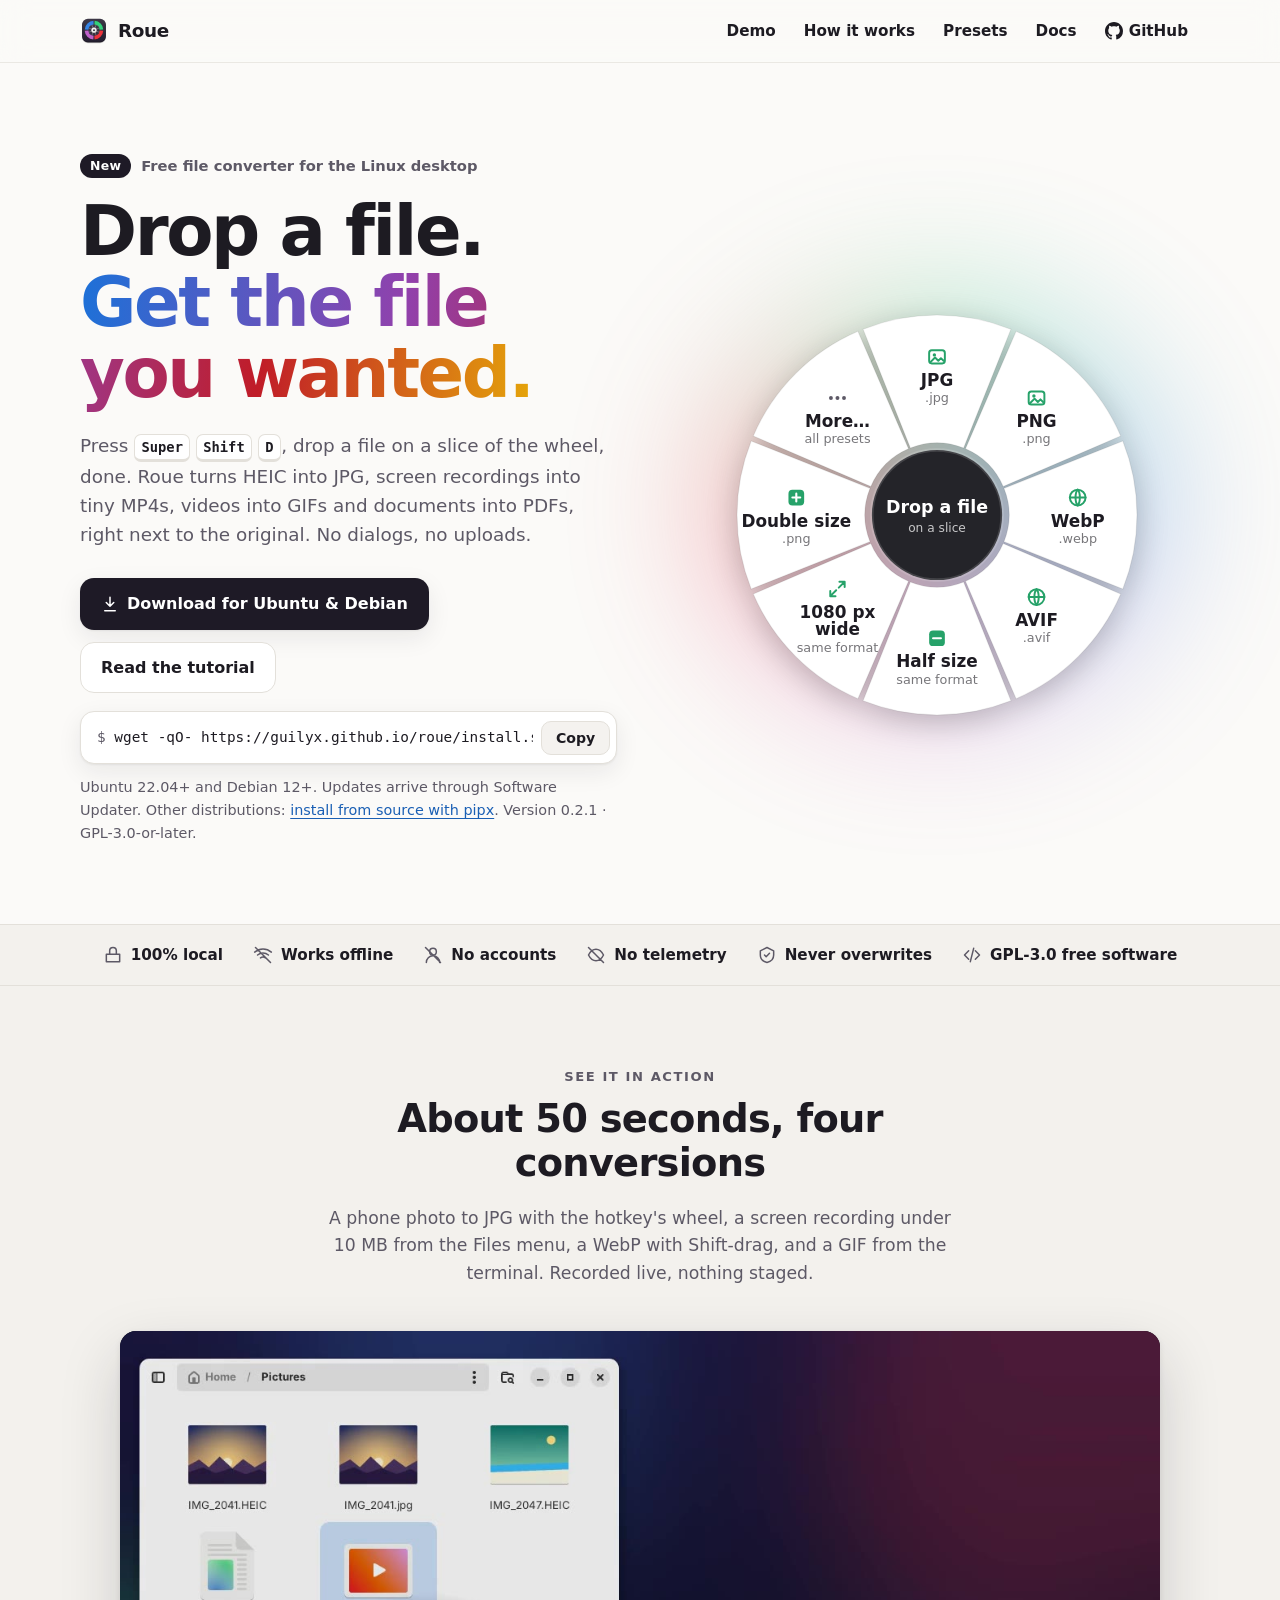
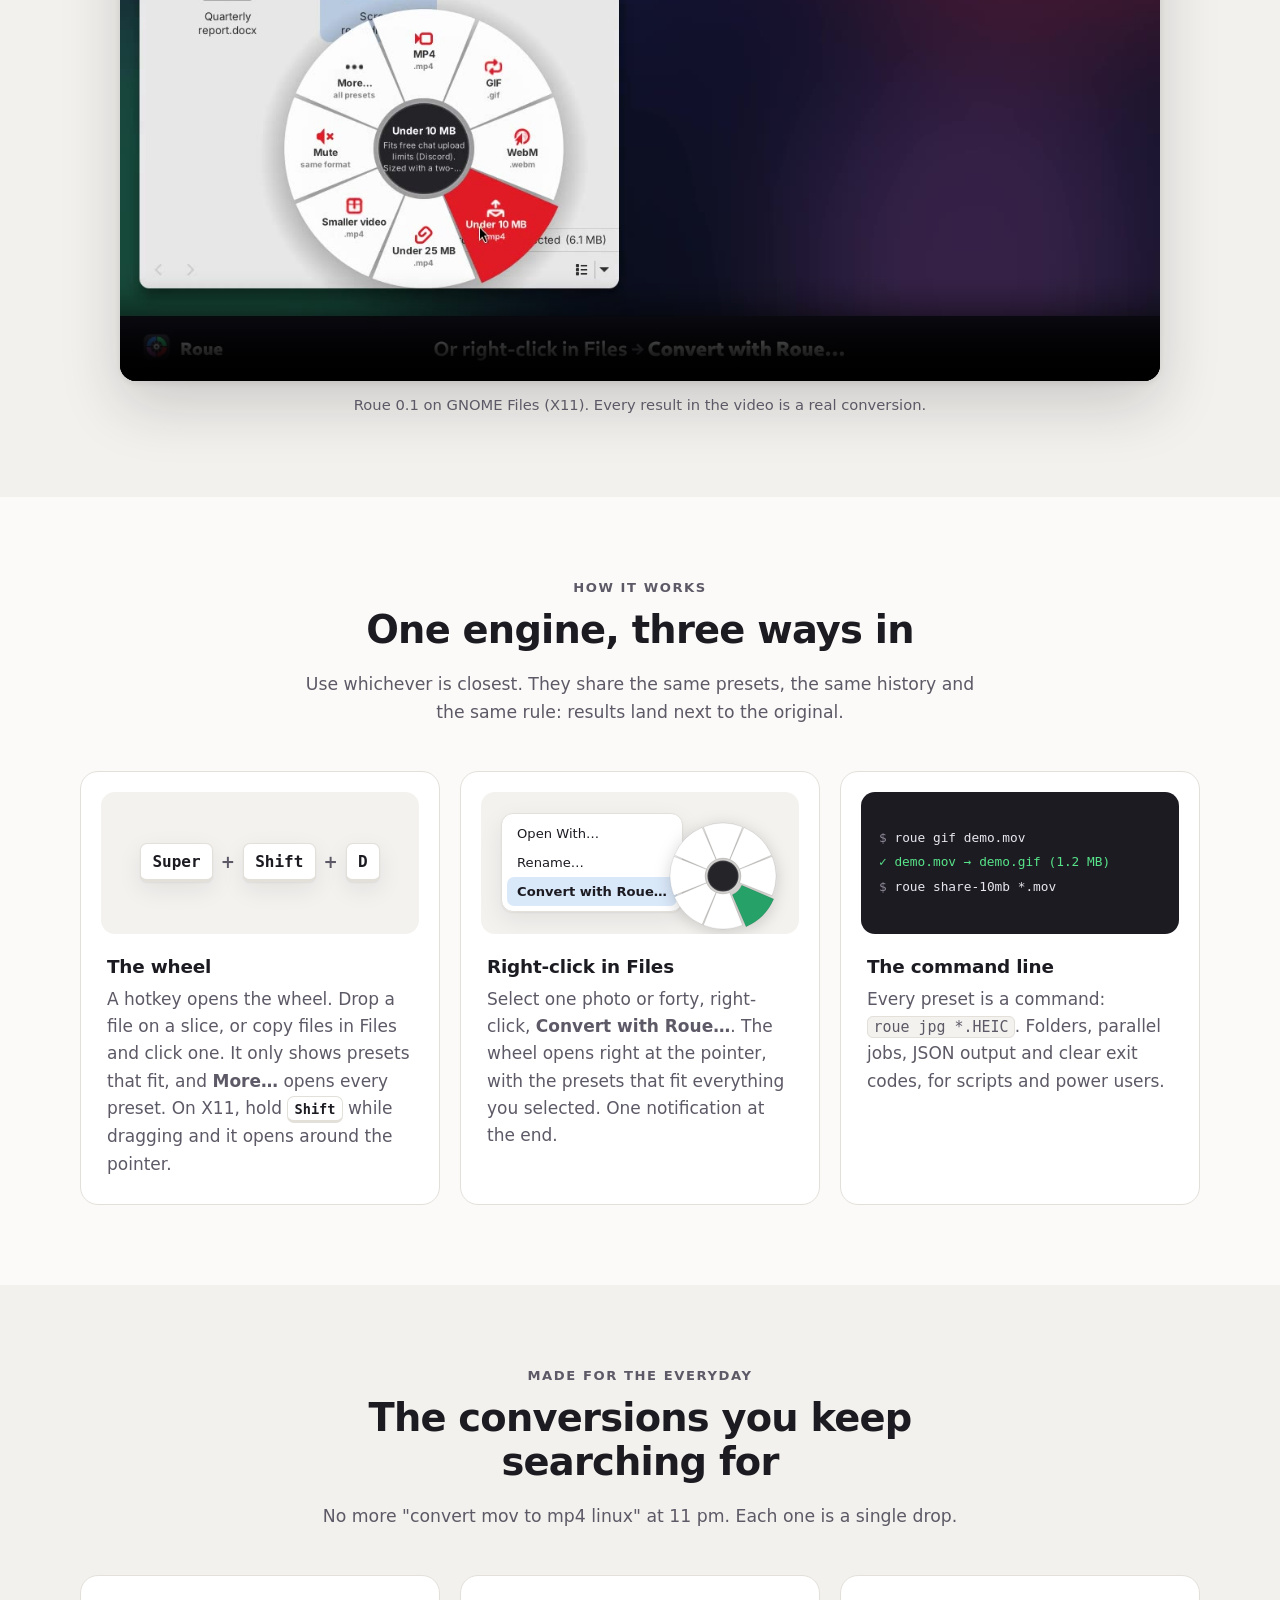
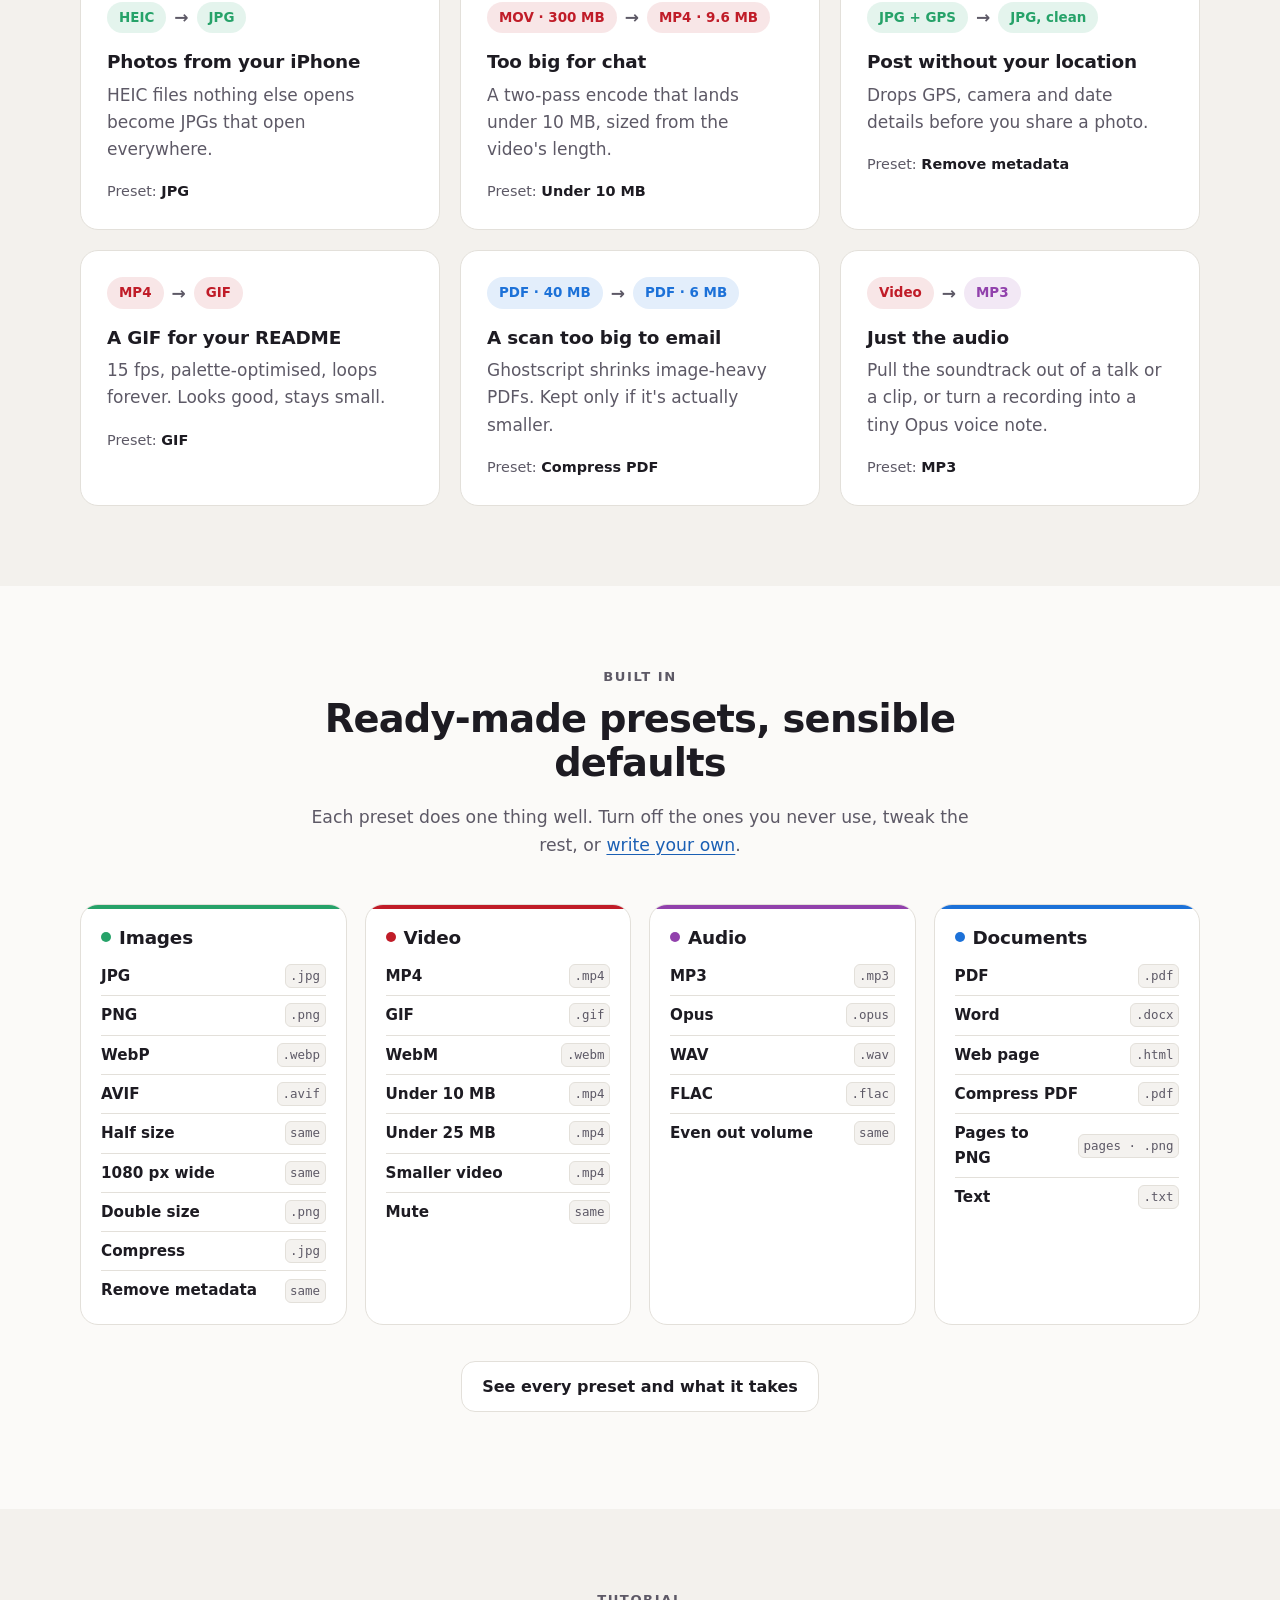
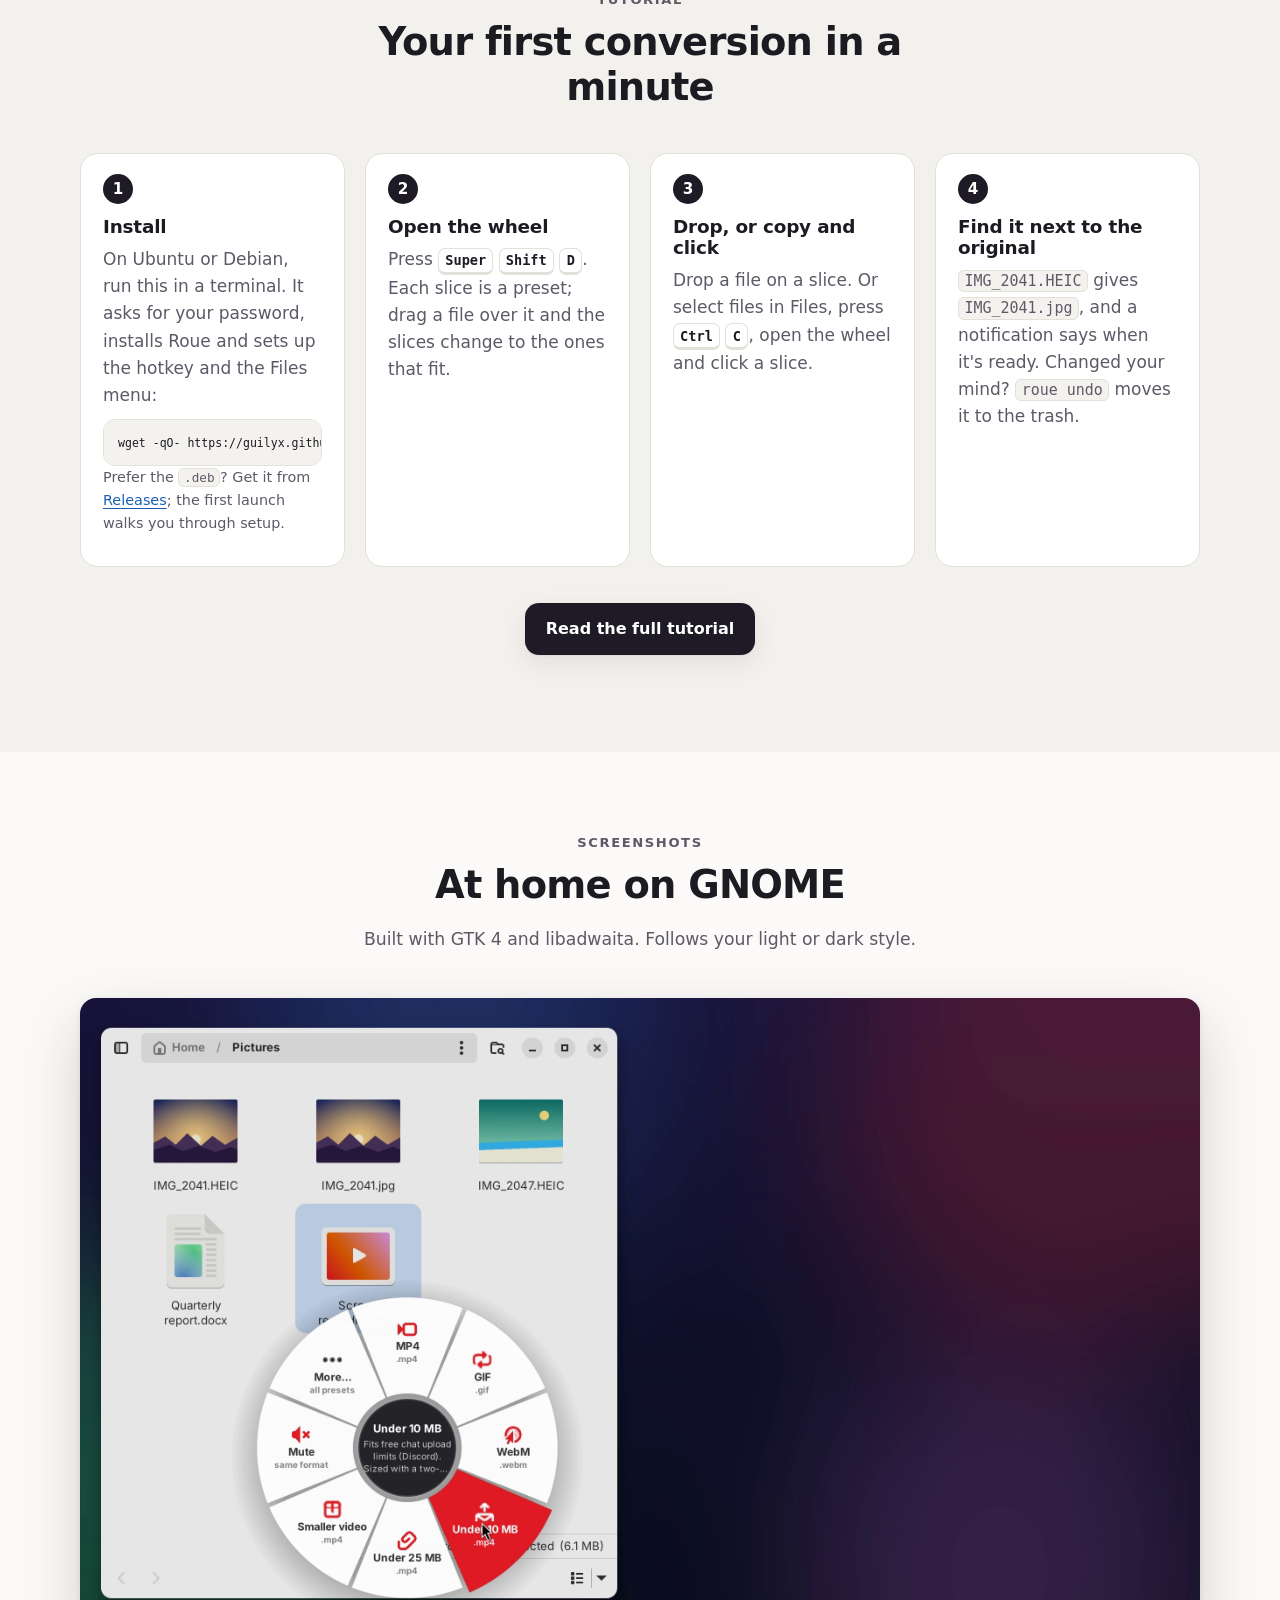
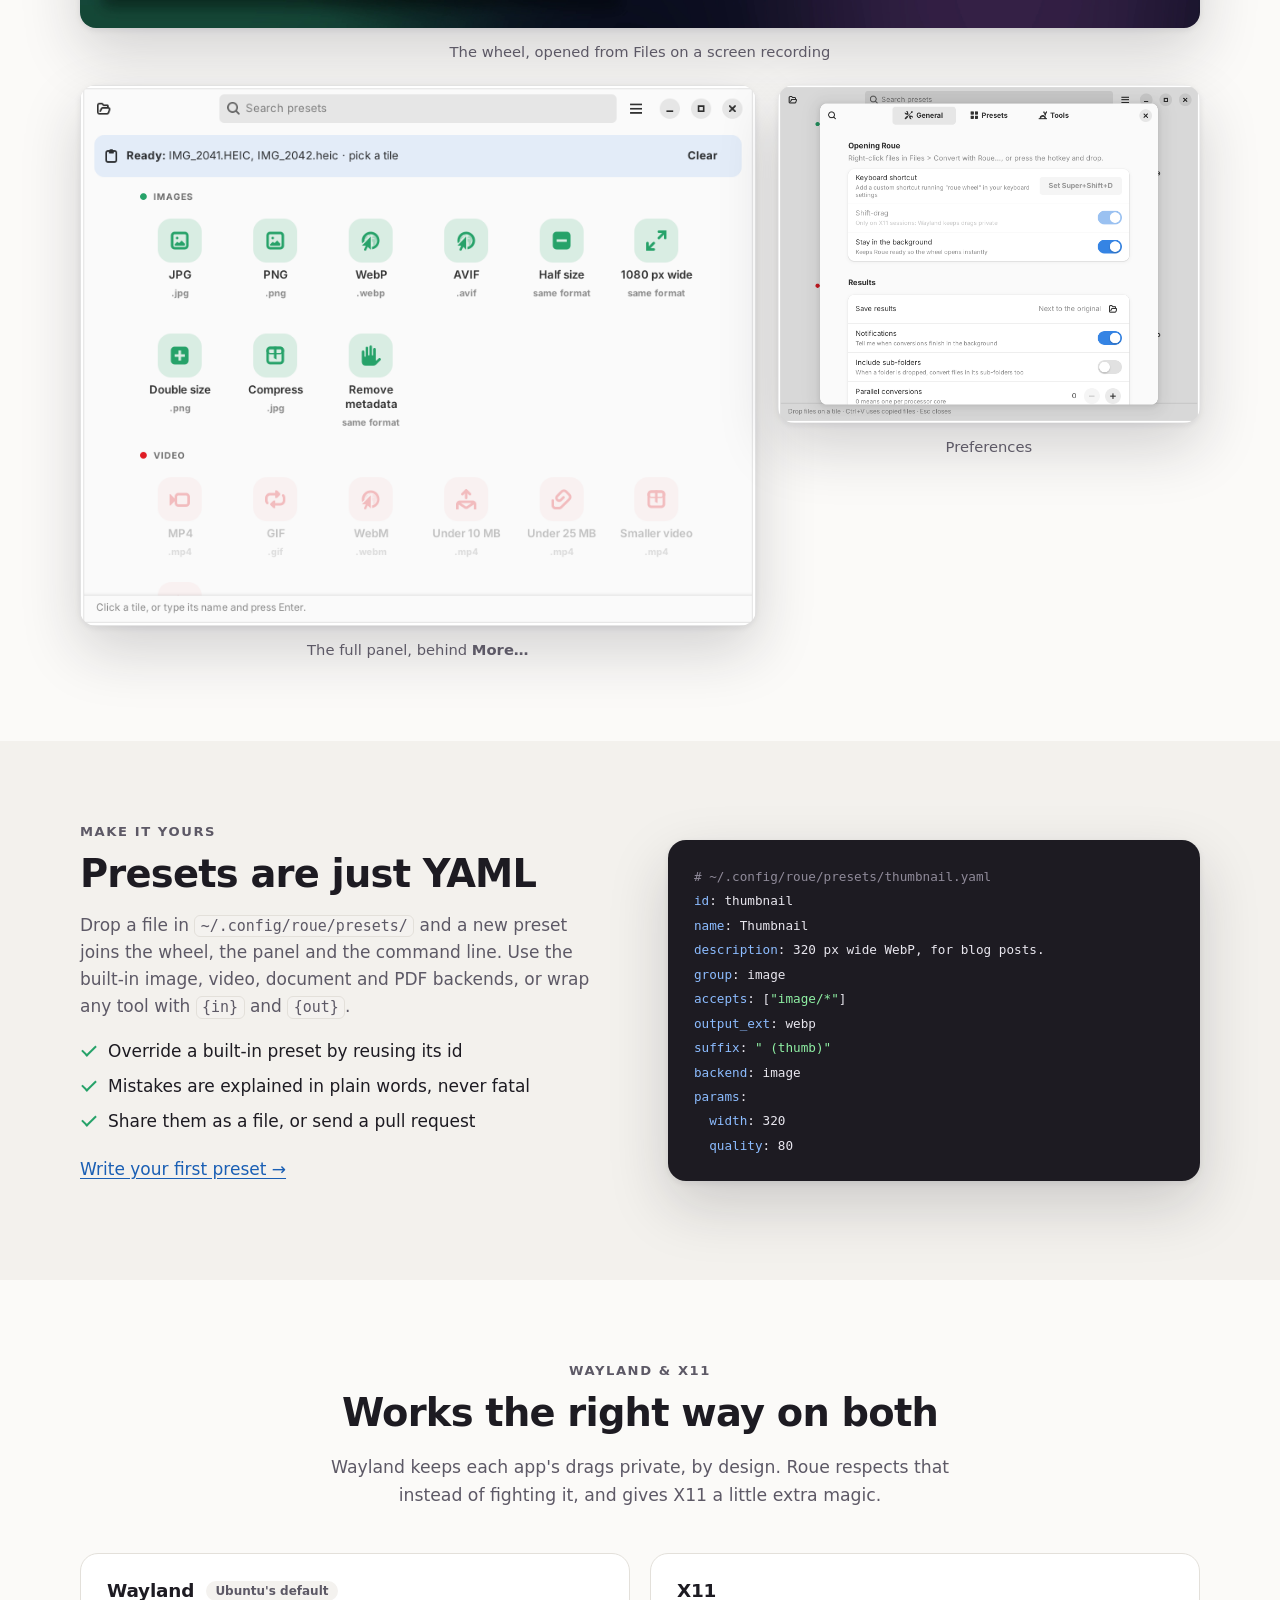
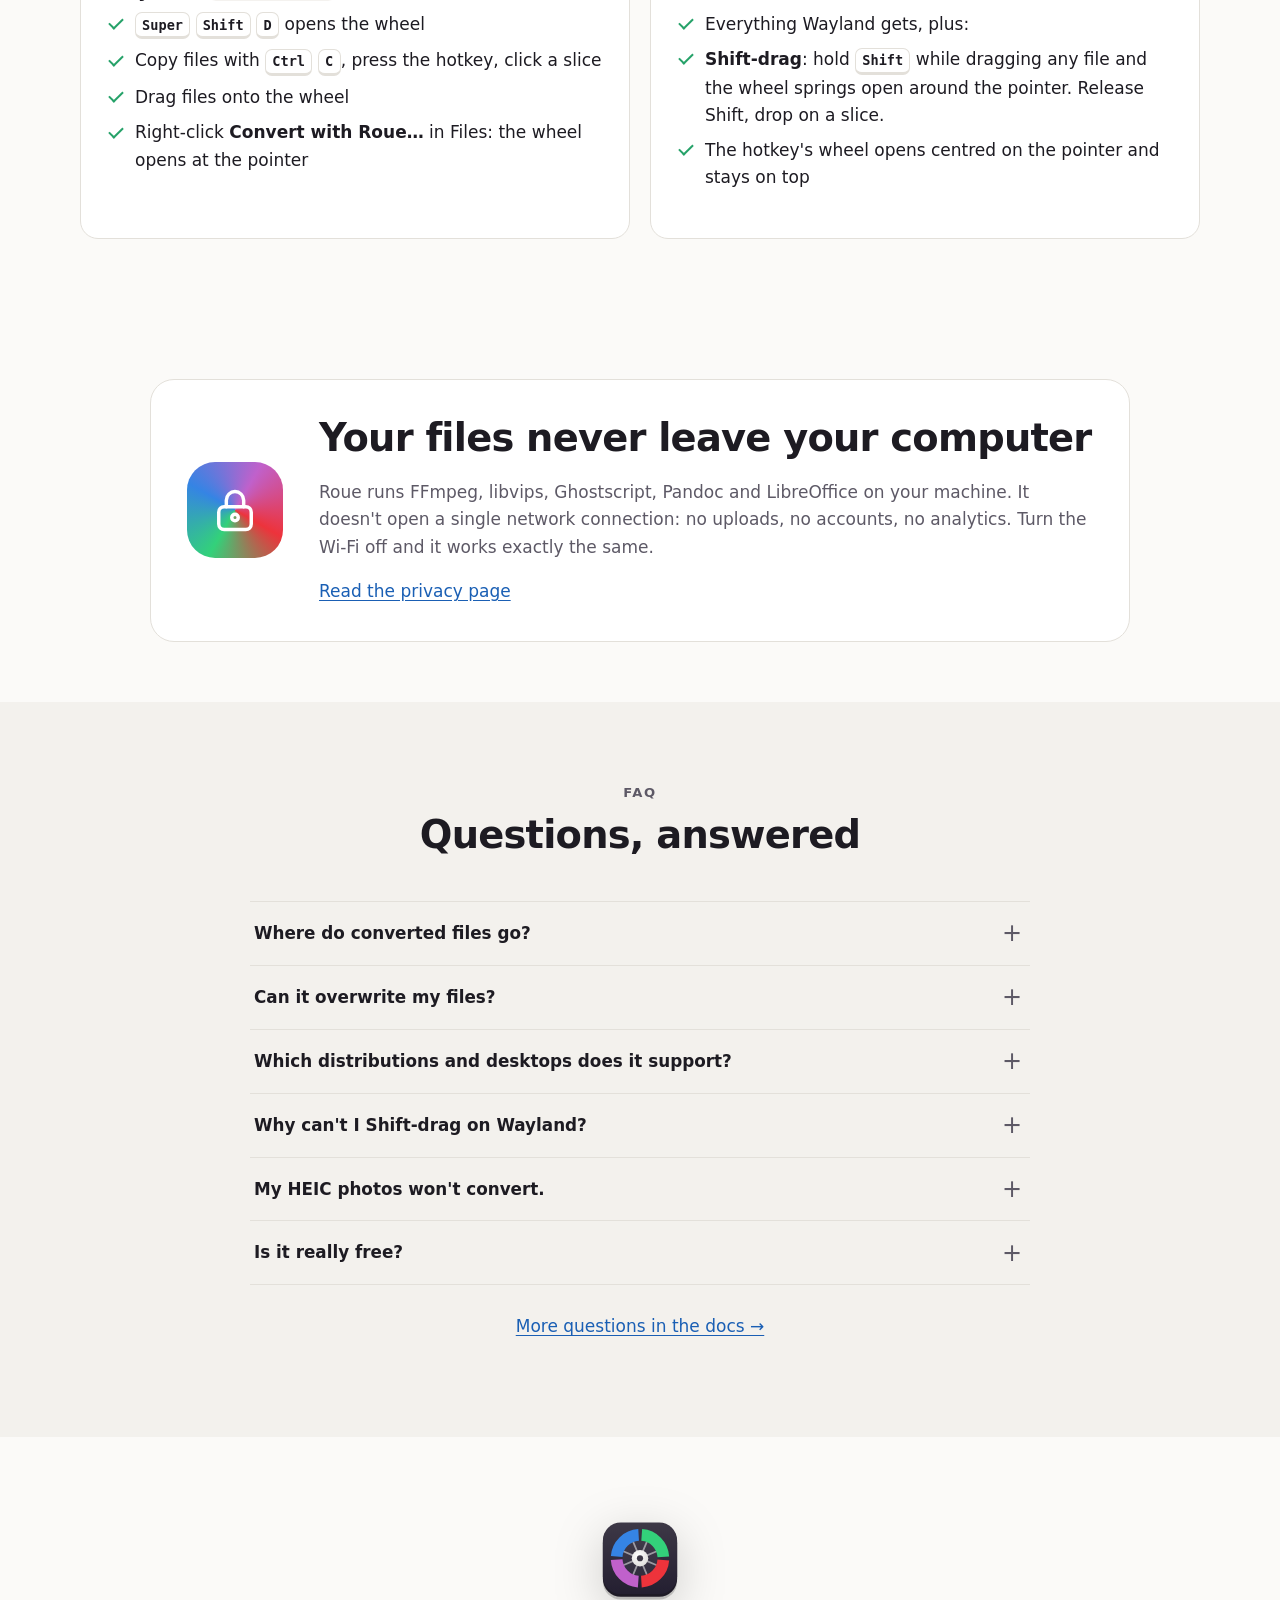
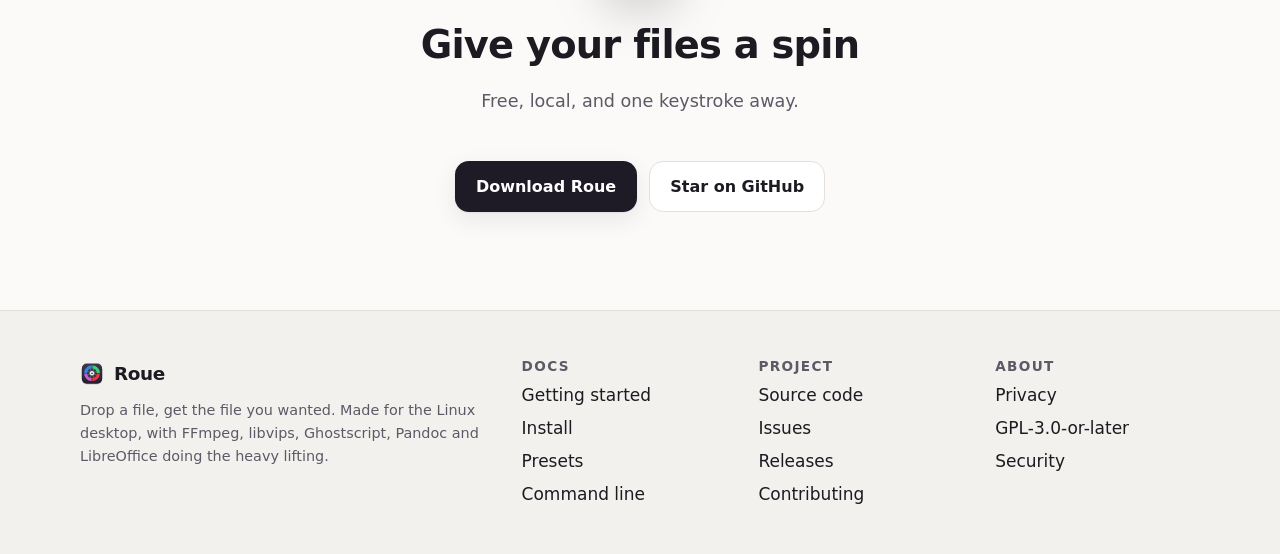
==== commit fbba77ff: "chore(release): v0.2.1" ====
--- a/website/index.html
+++ b/website/index.html
@@ -58,7 +58,7 @@
             <code id="install-cmd">wget -qO- https://guilyx.github.io/roue/install.sh | sh</code>
             <button class="copy" type="button" data-copy="#install-cmd" hidden>Copy</button>
           </div>
-          <p class="small muted">Ubuntu 22.04+ and Debian 12+. Updates arrive through Software Updater. Other distributions: <a href="docs/install.html">install from source with pipx</a>. Version 0.2.0 · GPL-3.0-or-later.</p>
+          <p class="small muted">Ubuntu 22.04+ and Debian 12+. Updates arrive through Software Updater. Other distributions: <a href="docs/install.html">install from source with pipx</a>. Version 0.2.1 · GPL-3.0-or-later.</p>
         </div>
 
         <div class="hero-visual">
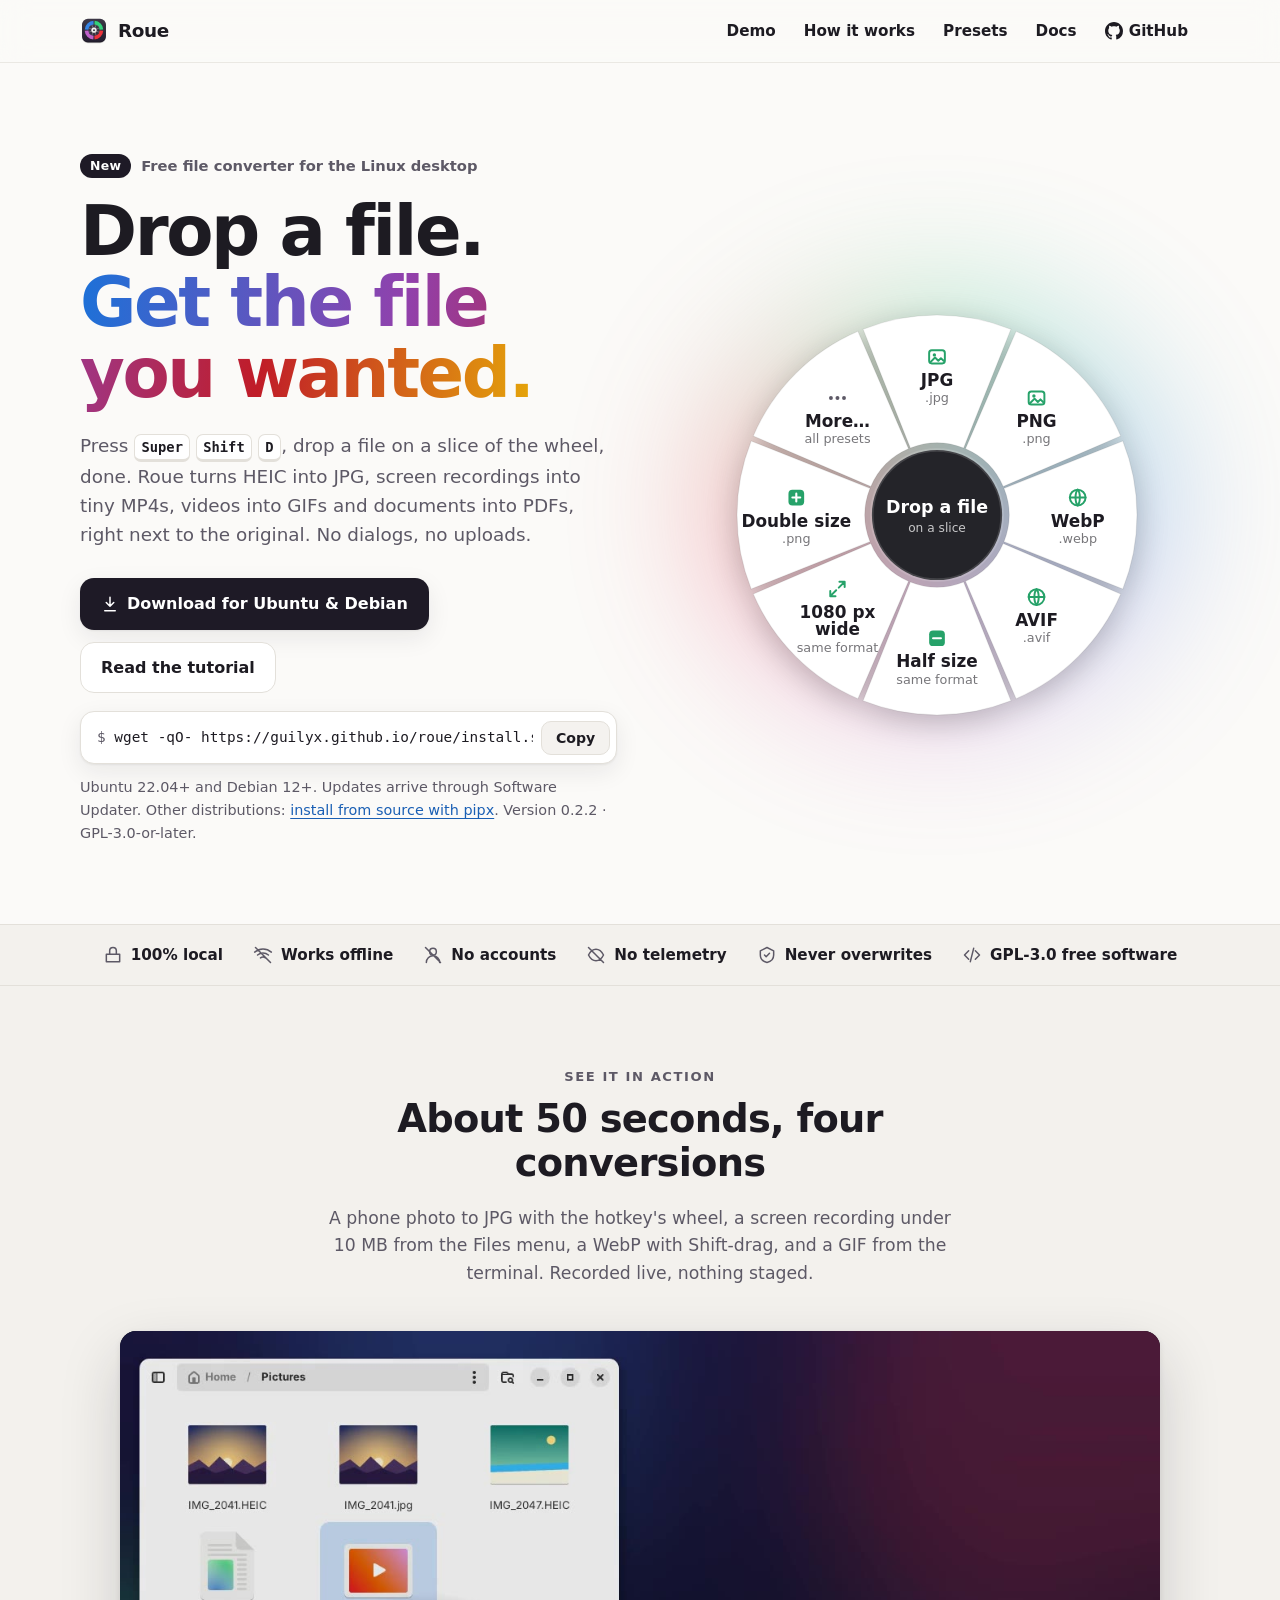
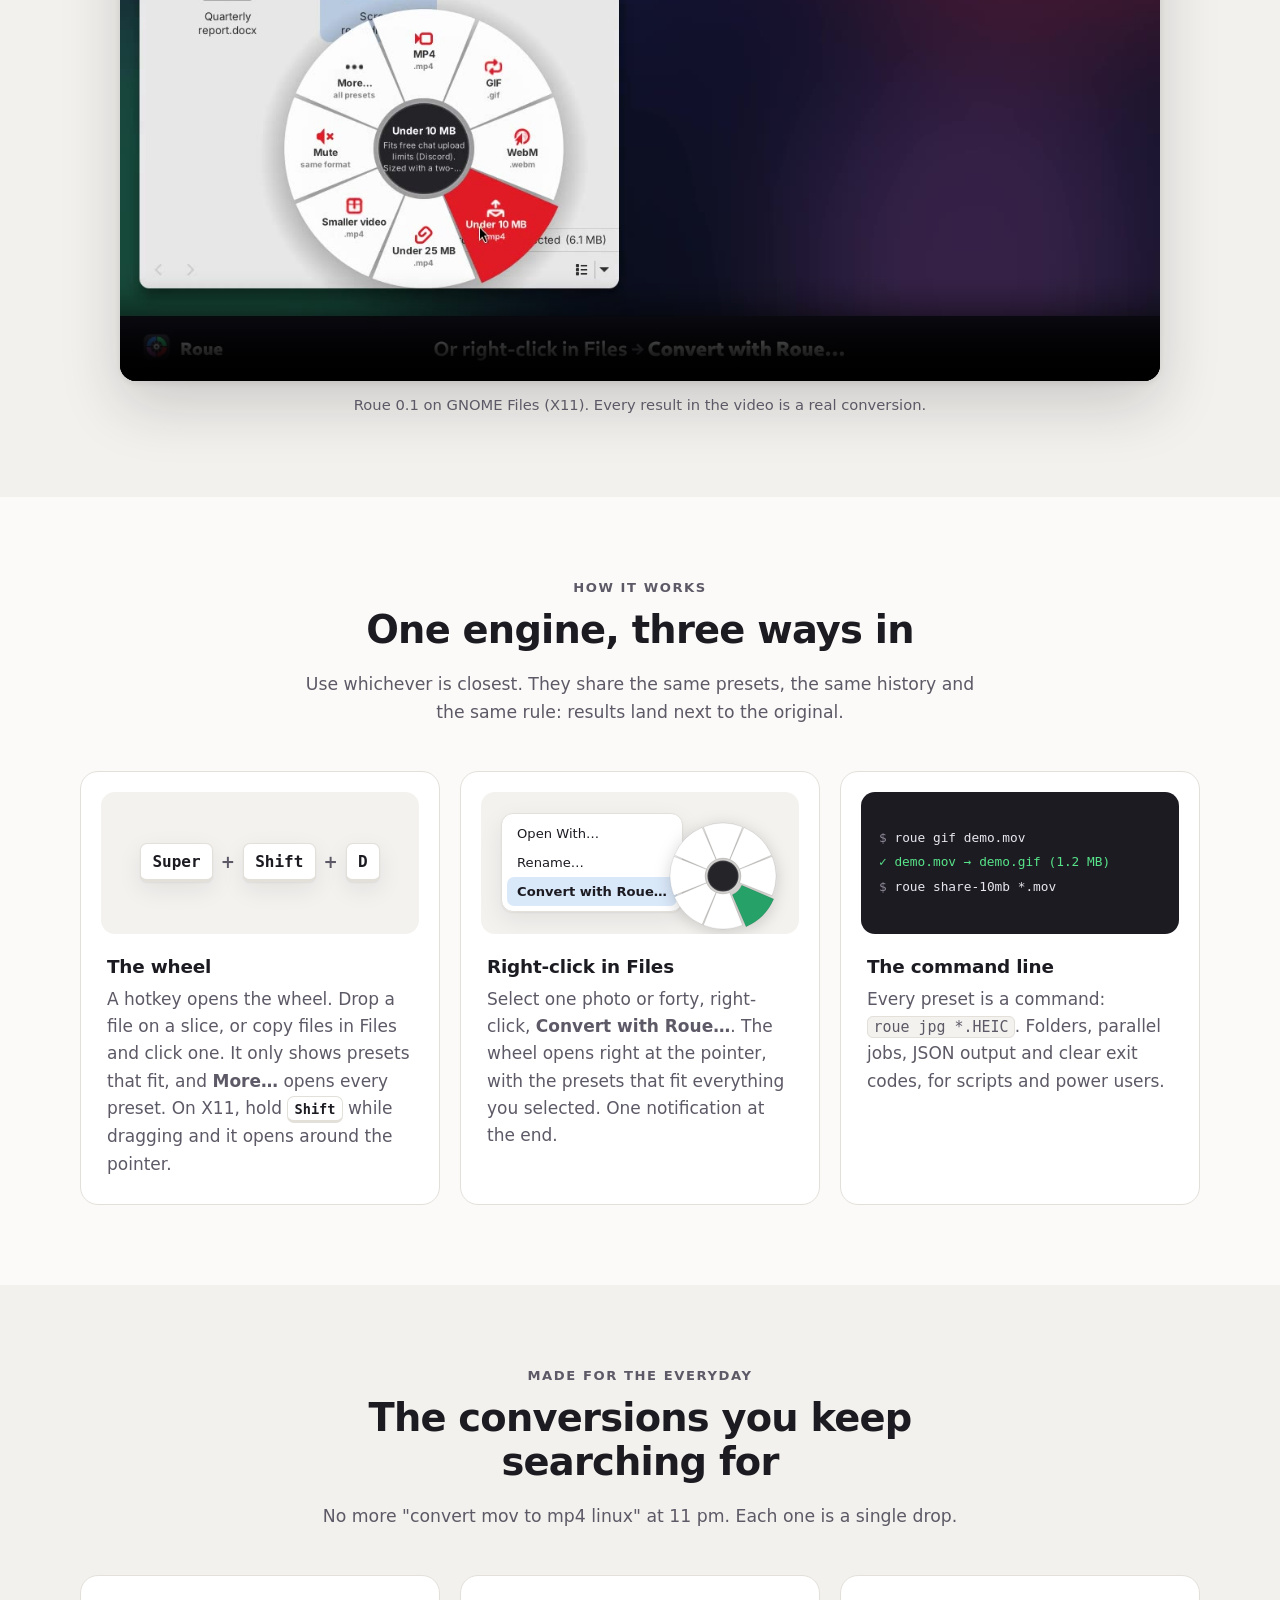
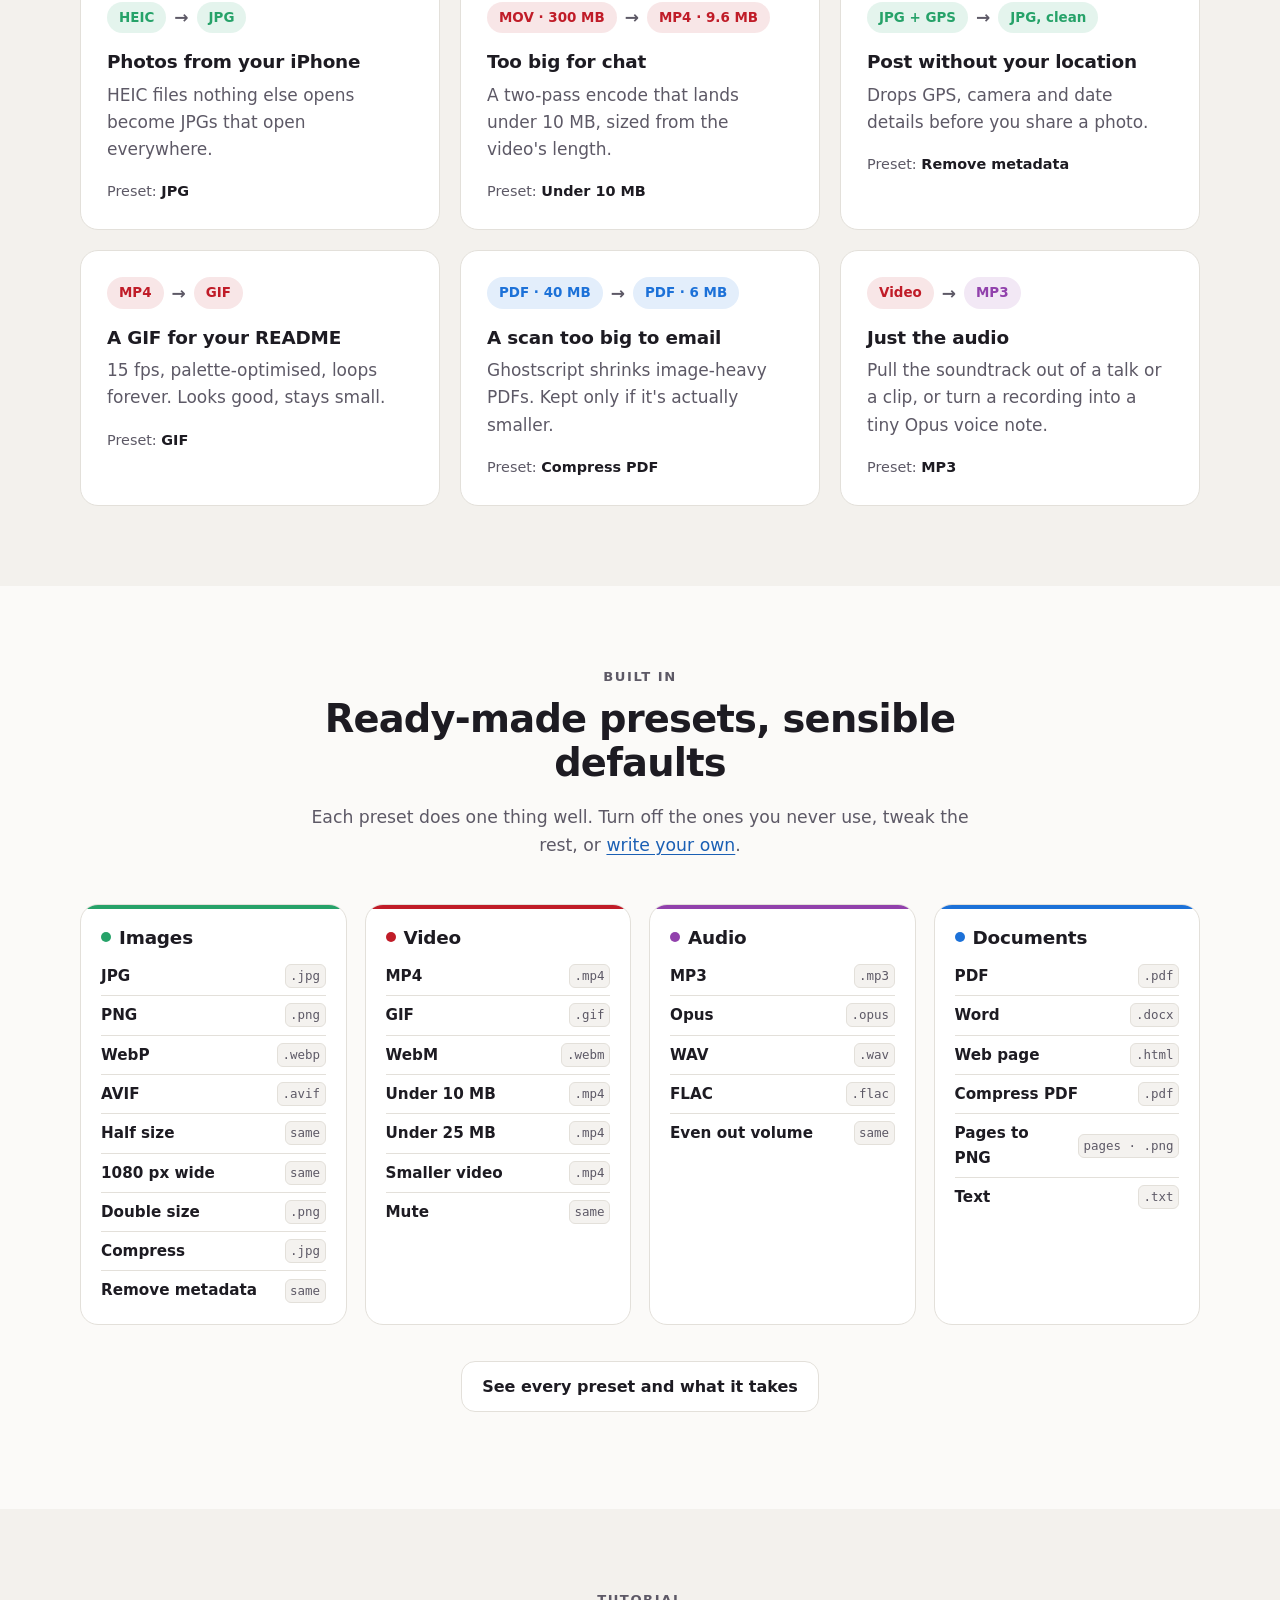
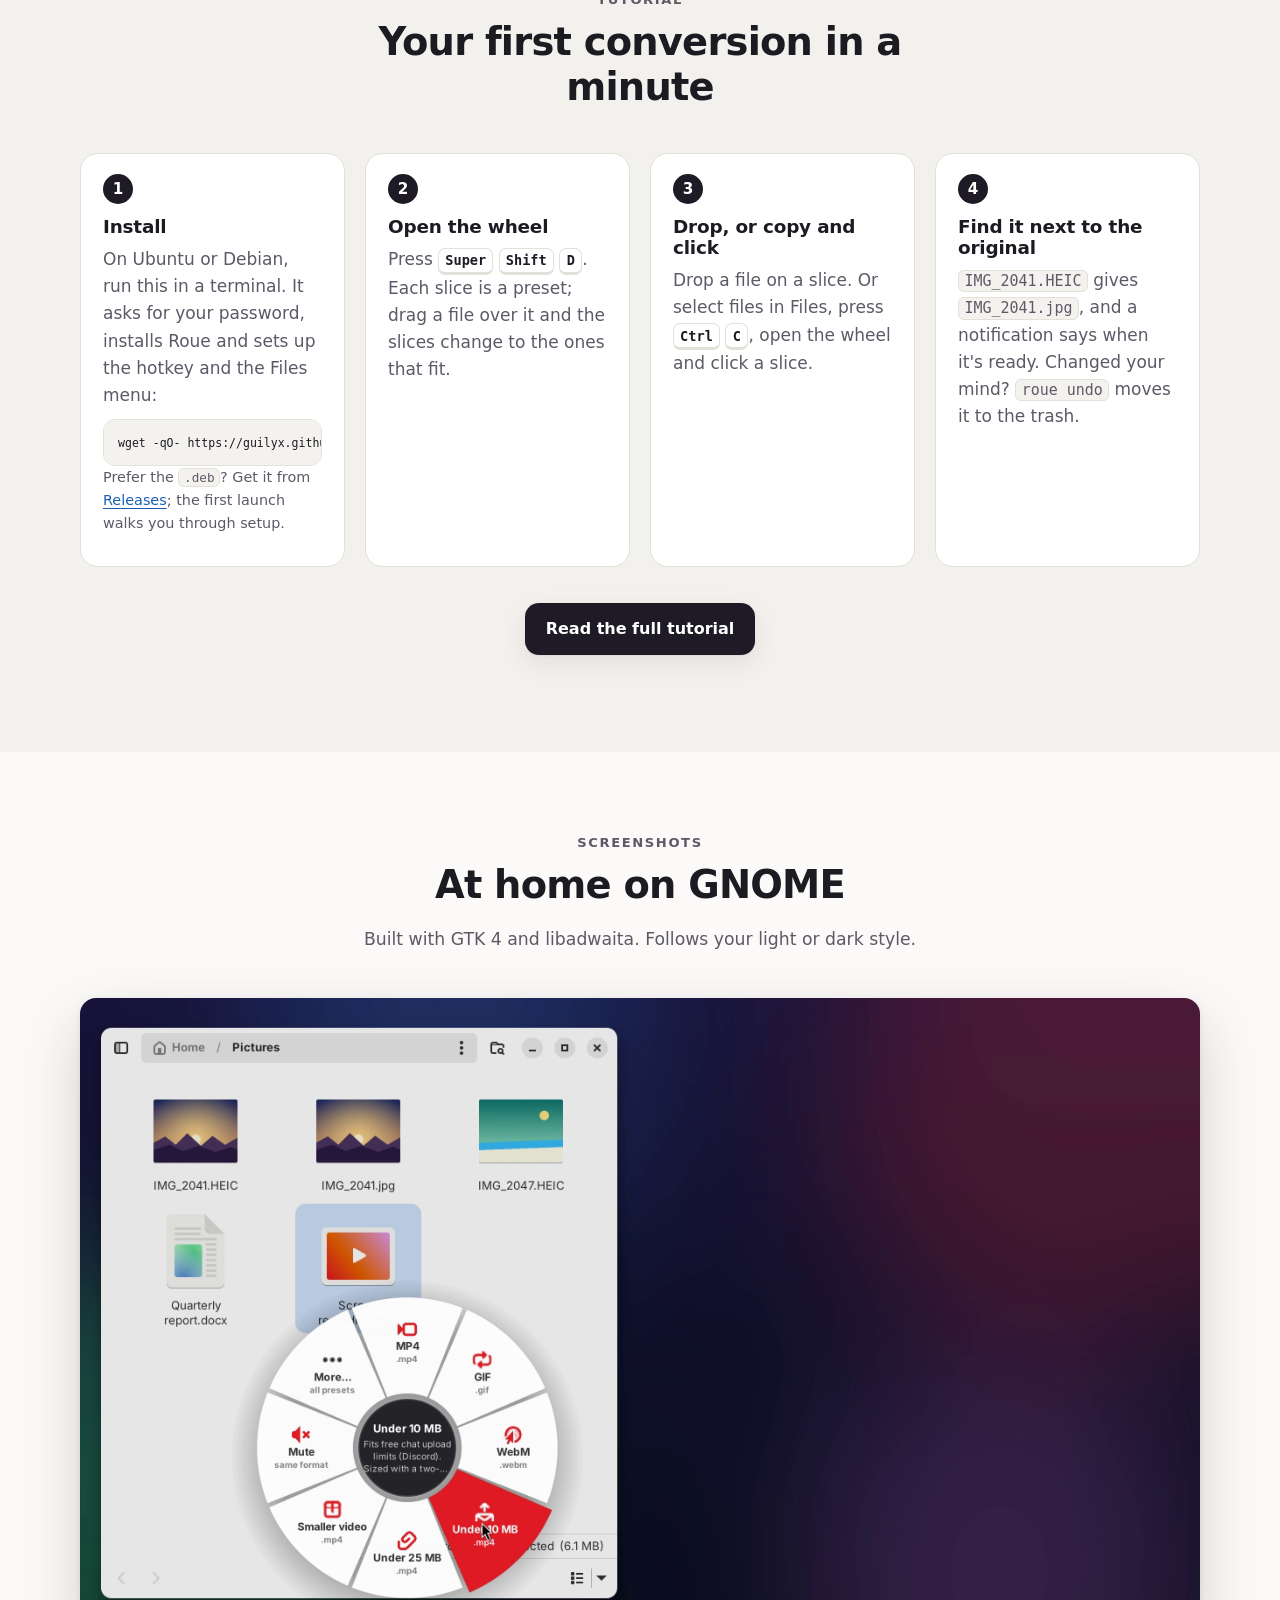
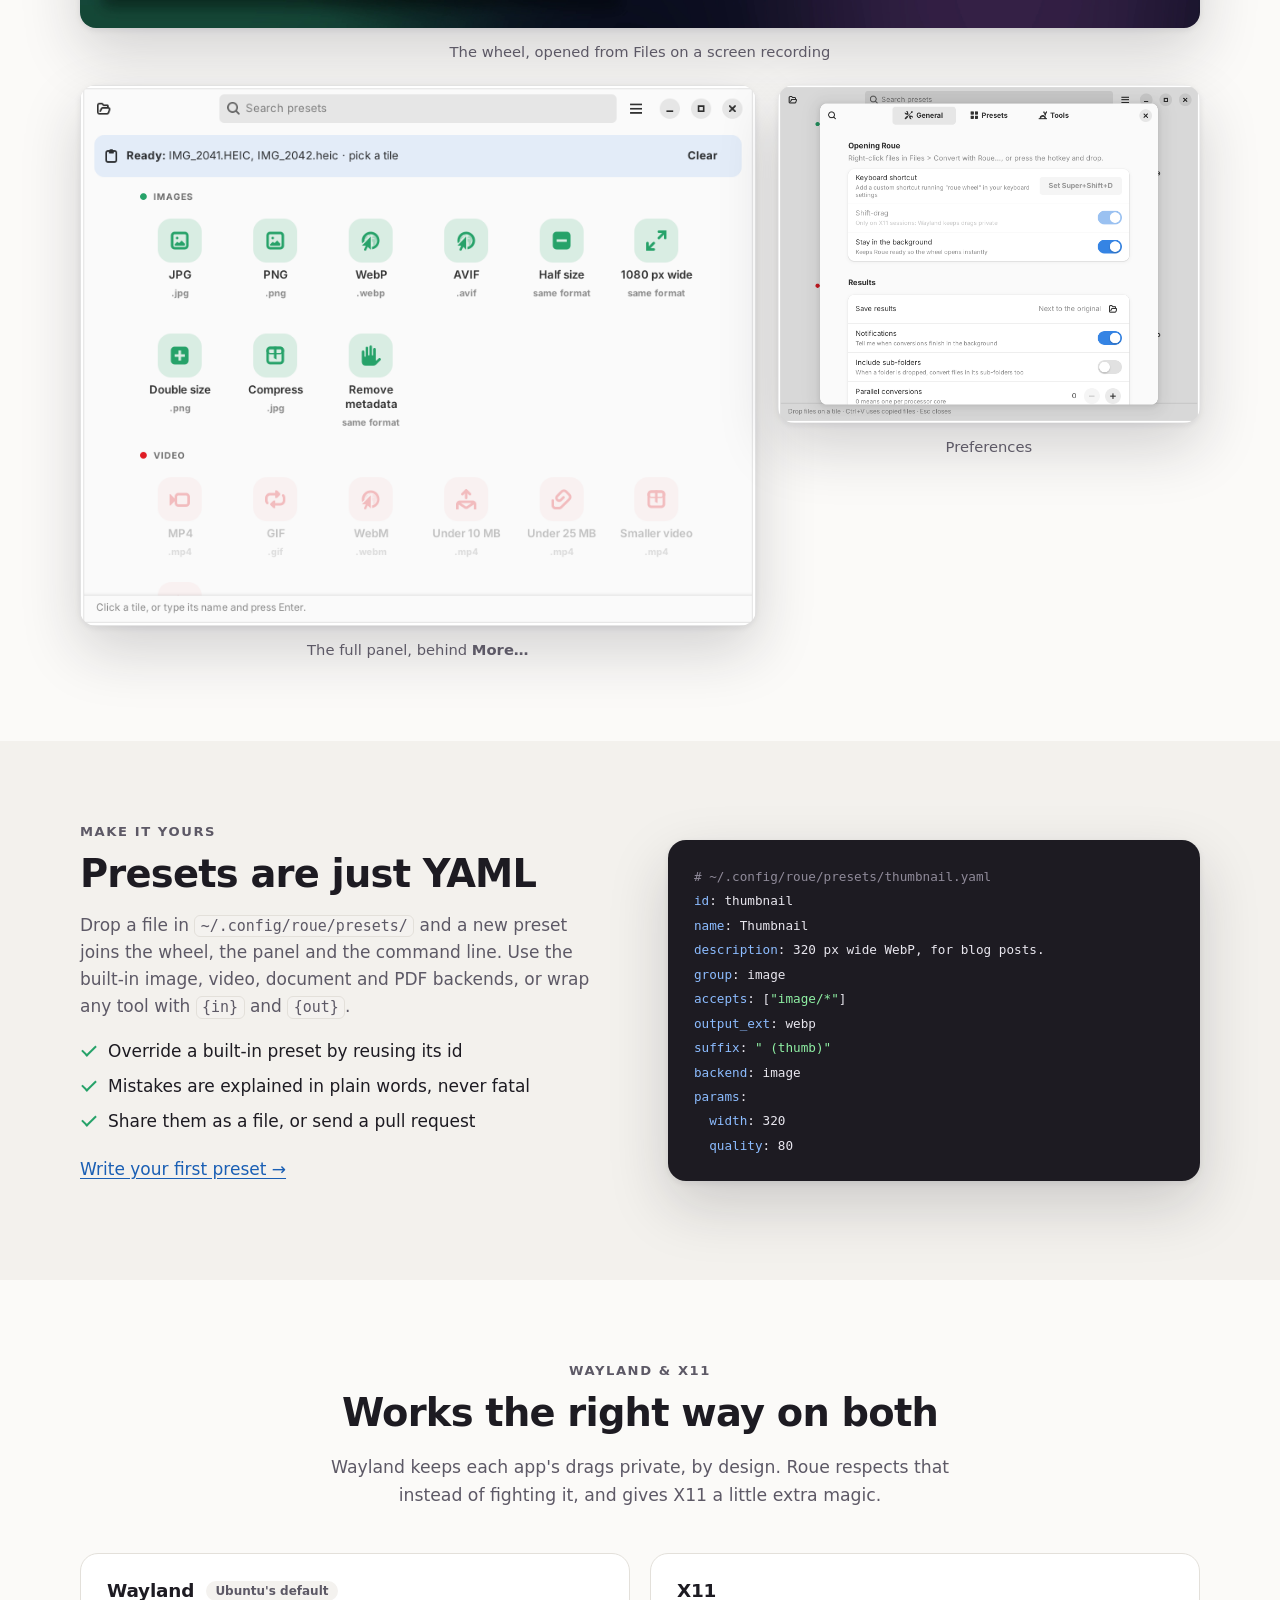
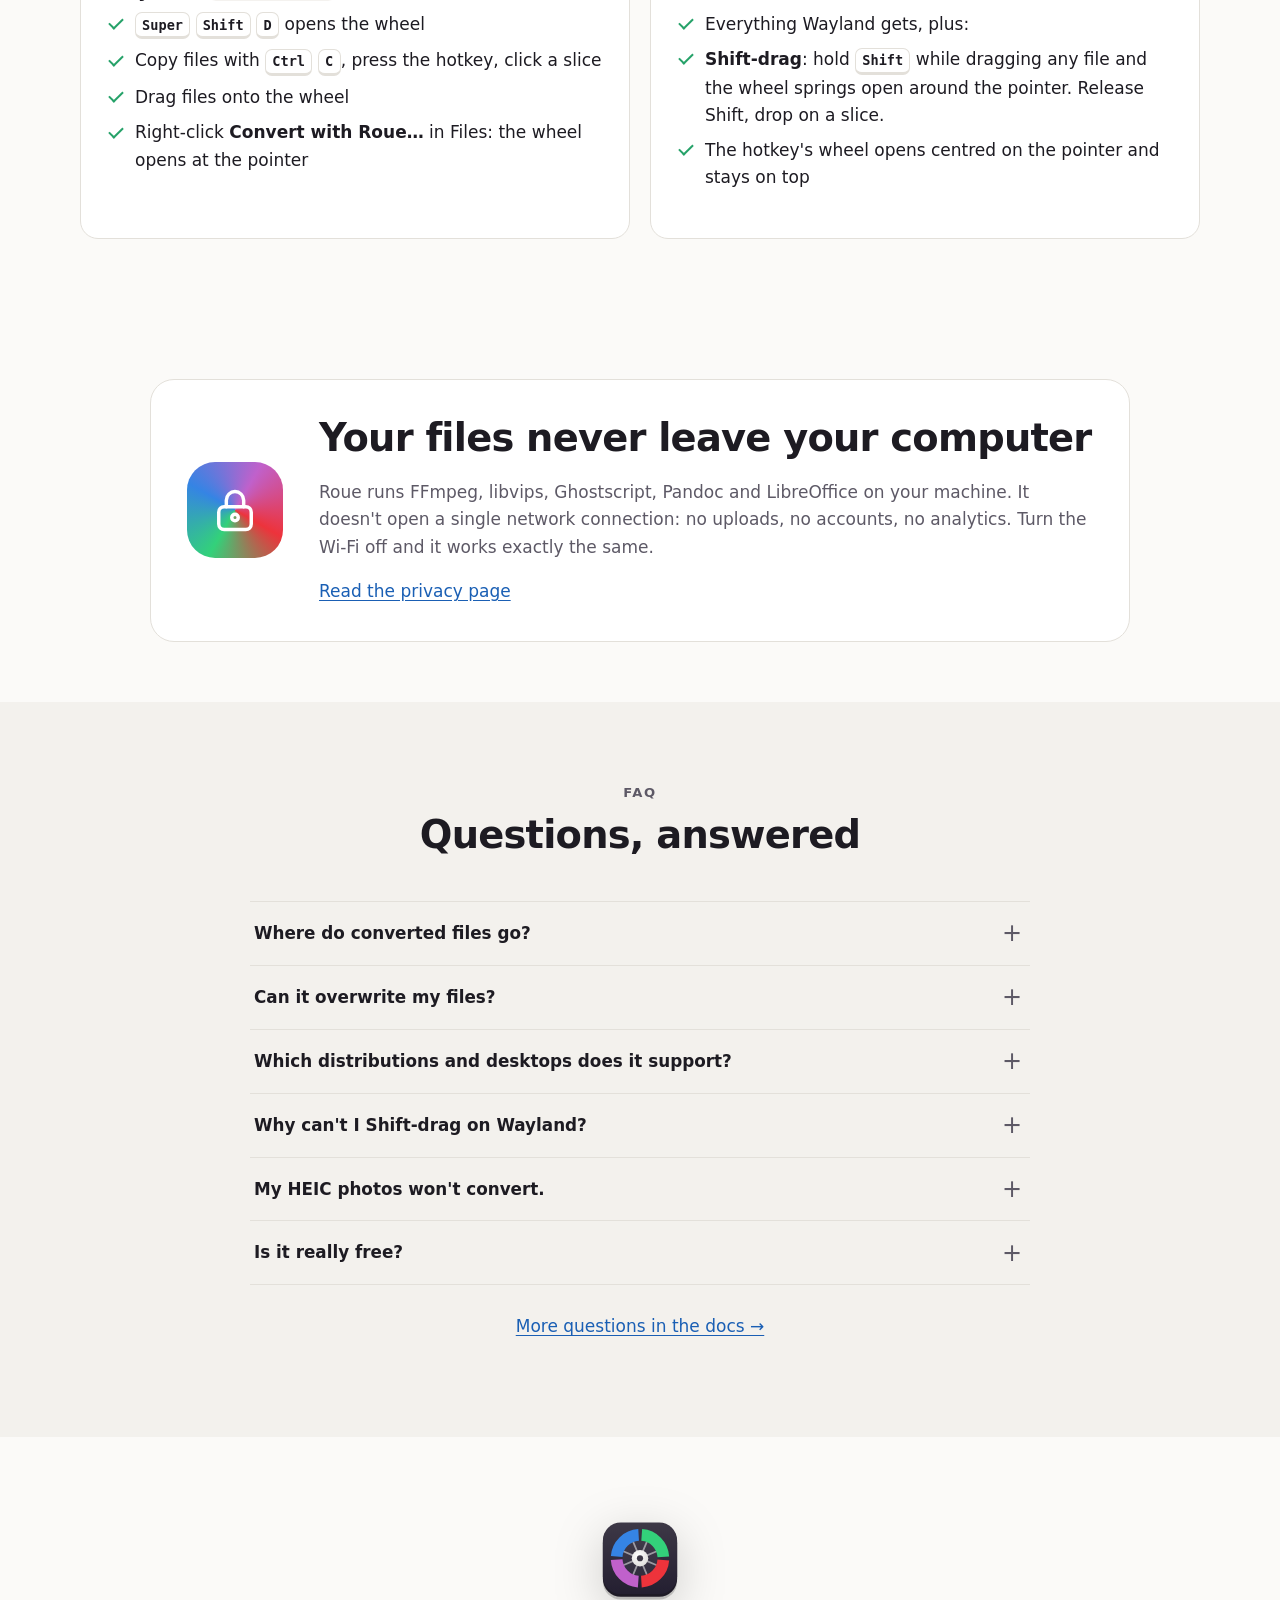
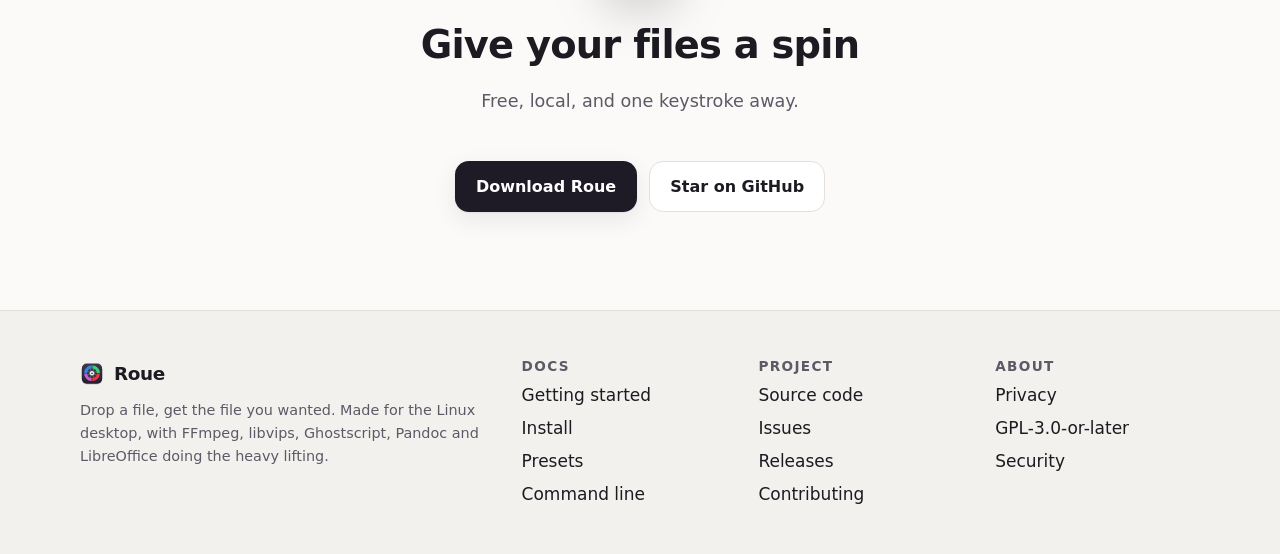
==== commit ac46722b: "chore(release): v0.2.2" ====
--- a/website/index.html
+++ b/website/index.html
@@ -58,7 +58,7 @@
             <code id="install-cmd">wget -qO- https://guilyx.github.io/roue/install.sh | sh</code>
             <button class="copy" type="button" data-copy="#install-cmd" hidden>Copy</button>
           </div>
-          <p class="small muted">Ubuntu 22.04+ and Debian 12+. Updates arrive through Software Updater. Other distributions: <a href="docs/install.html">install from source with pipx</a>. Version 0.2.1 · GPL-3.0-or-later.</p>
+          <p class="small muted">Ubuntu 22.04+ and Debian 12+. Updates arrive through Software Updater. Other distributions: <a href="docs/install.html">install from source with pipx</a>. Version 0.2.2 · GPL-3.0-or-later.</p>
         </div>
 
         <div class="hero-visual">
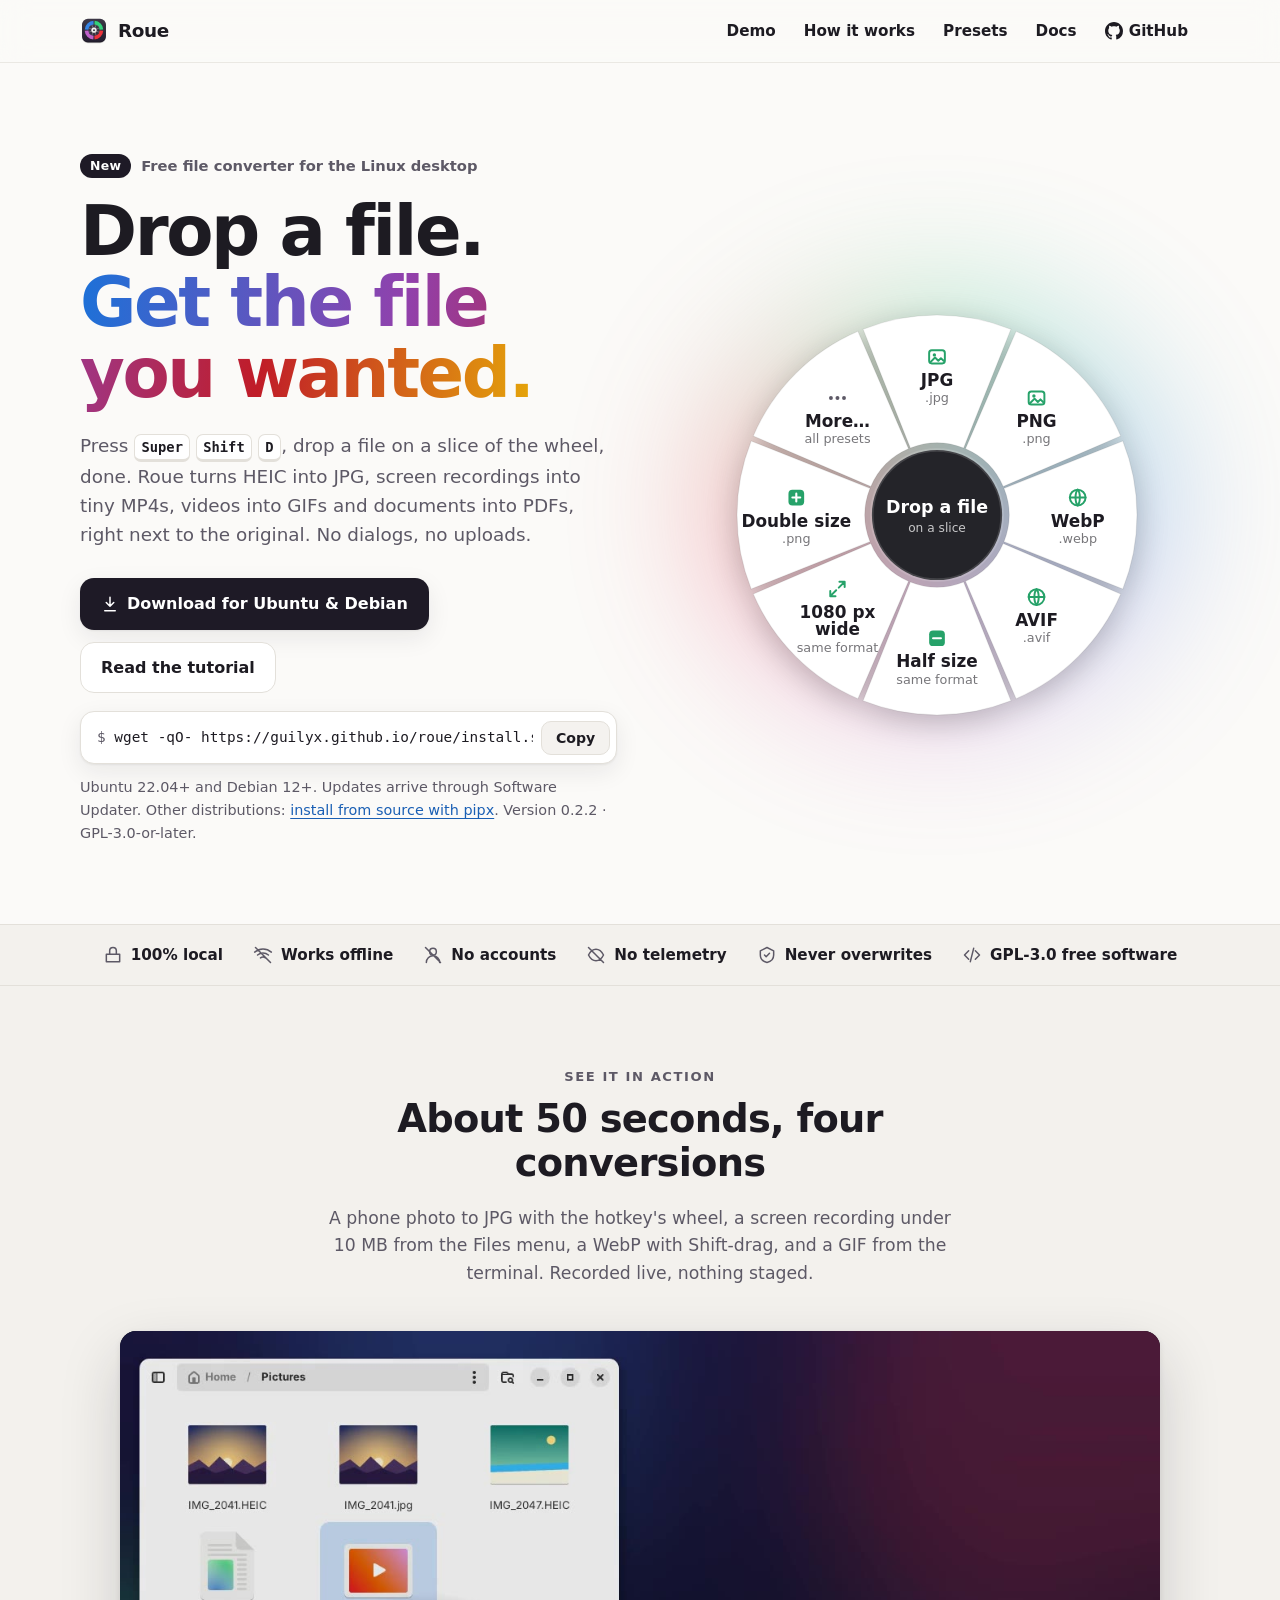
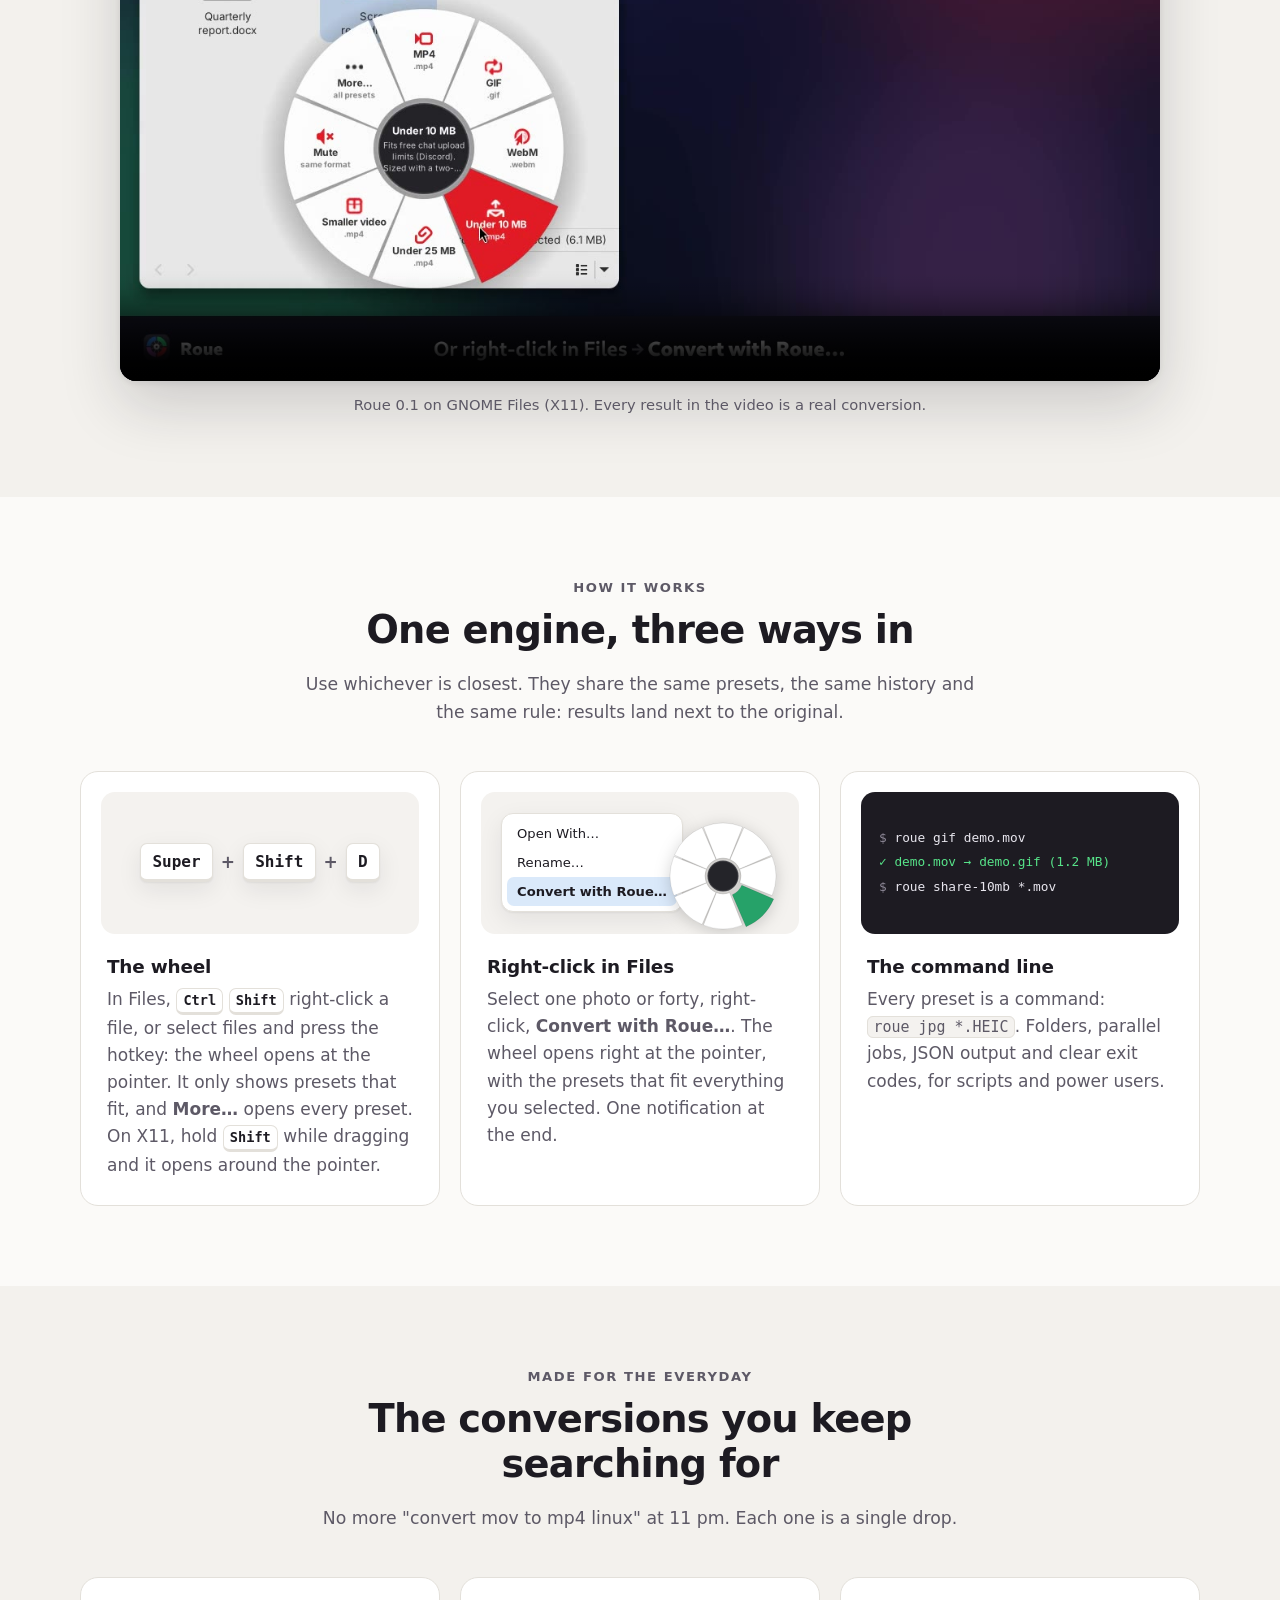
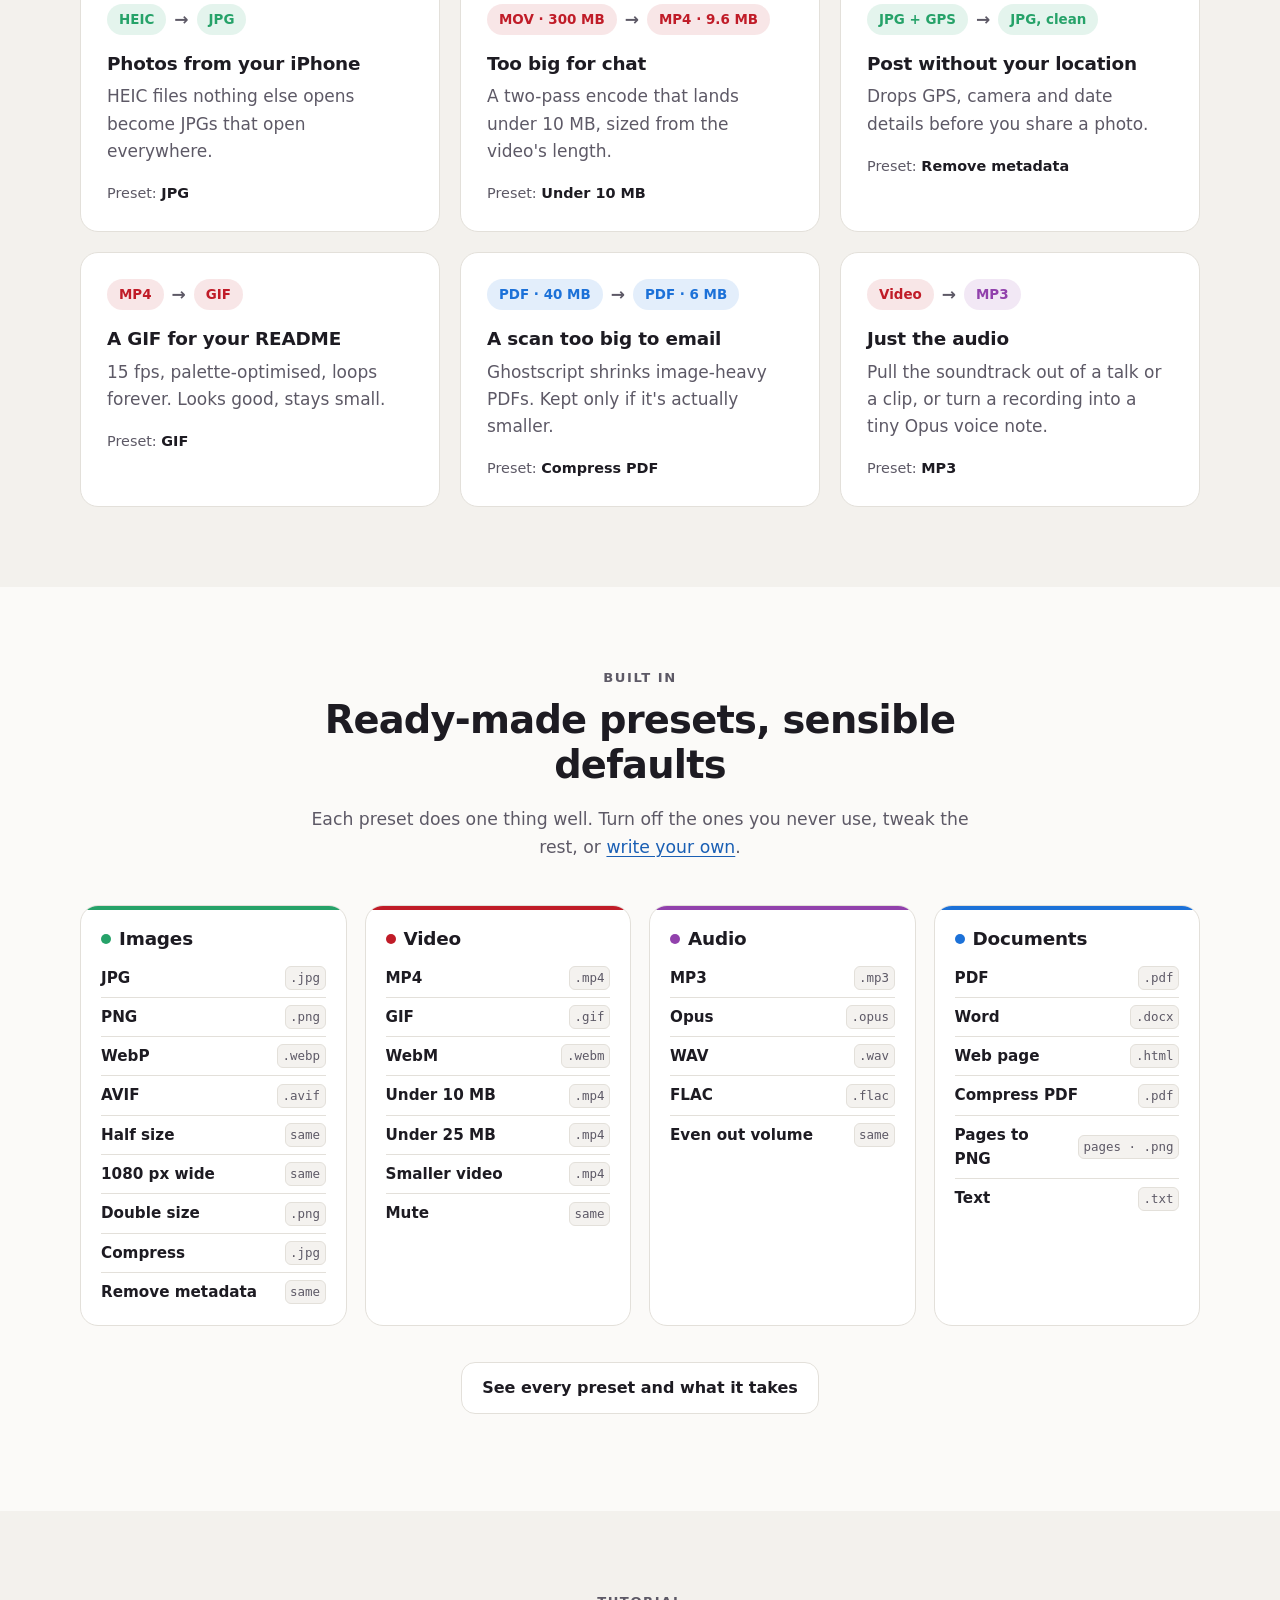
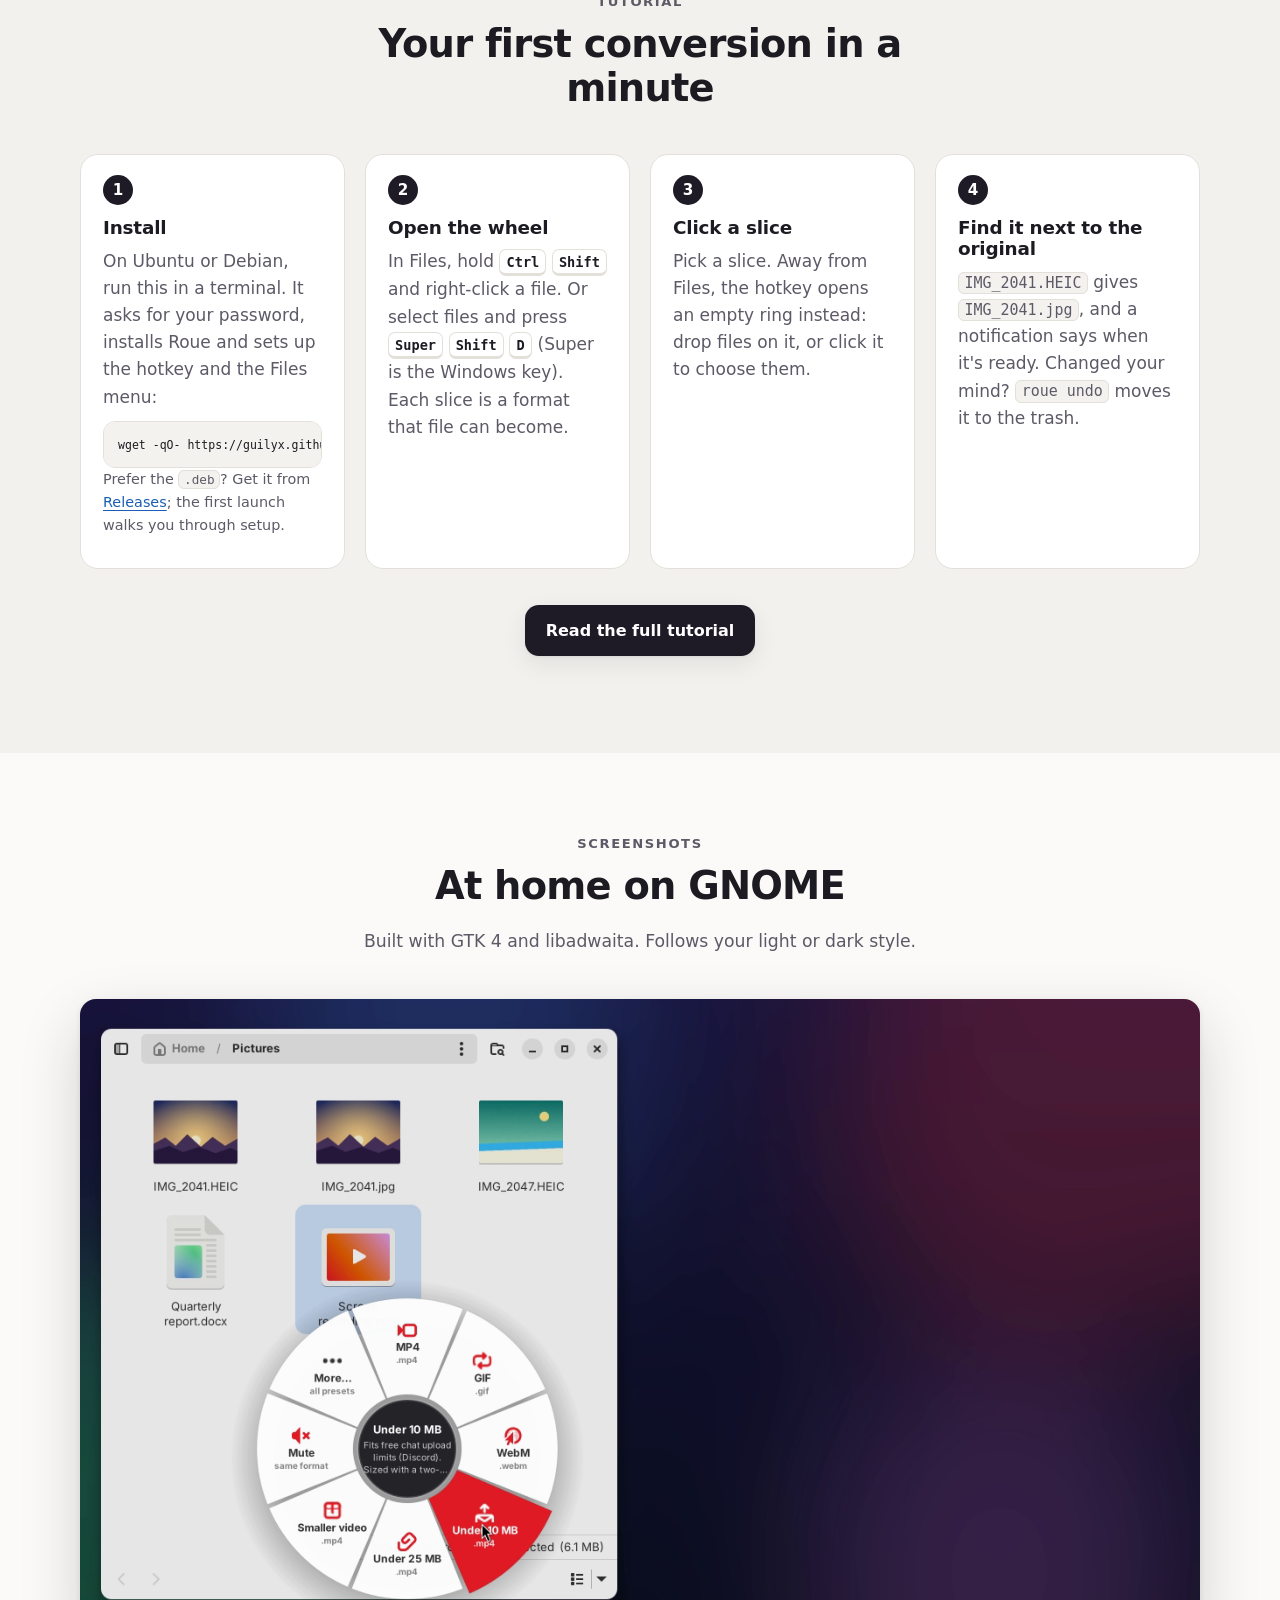
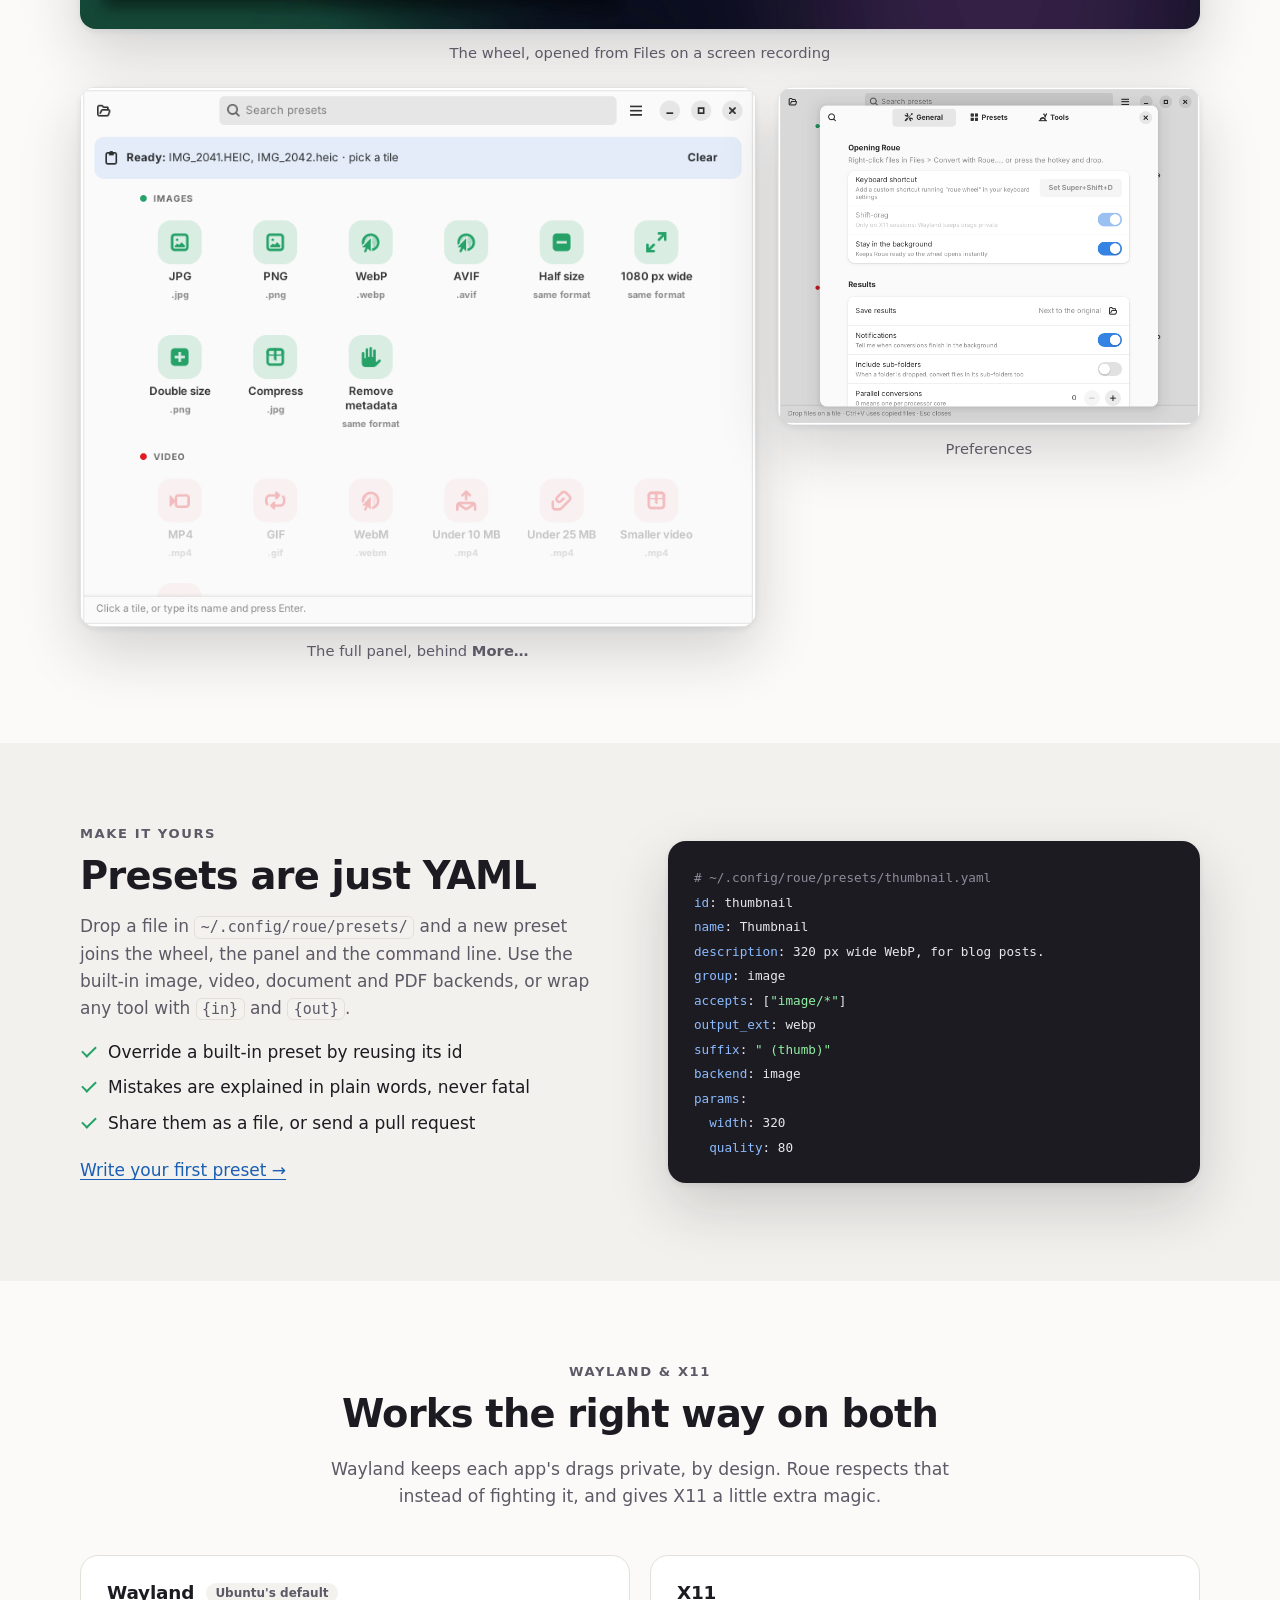
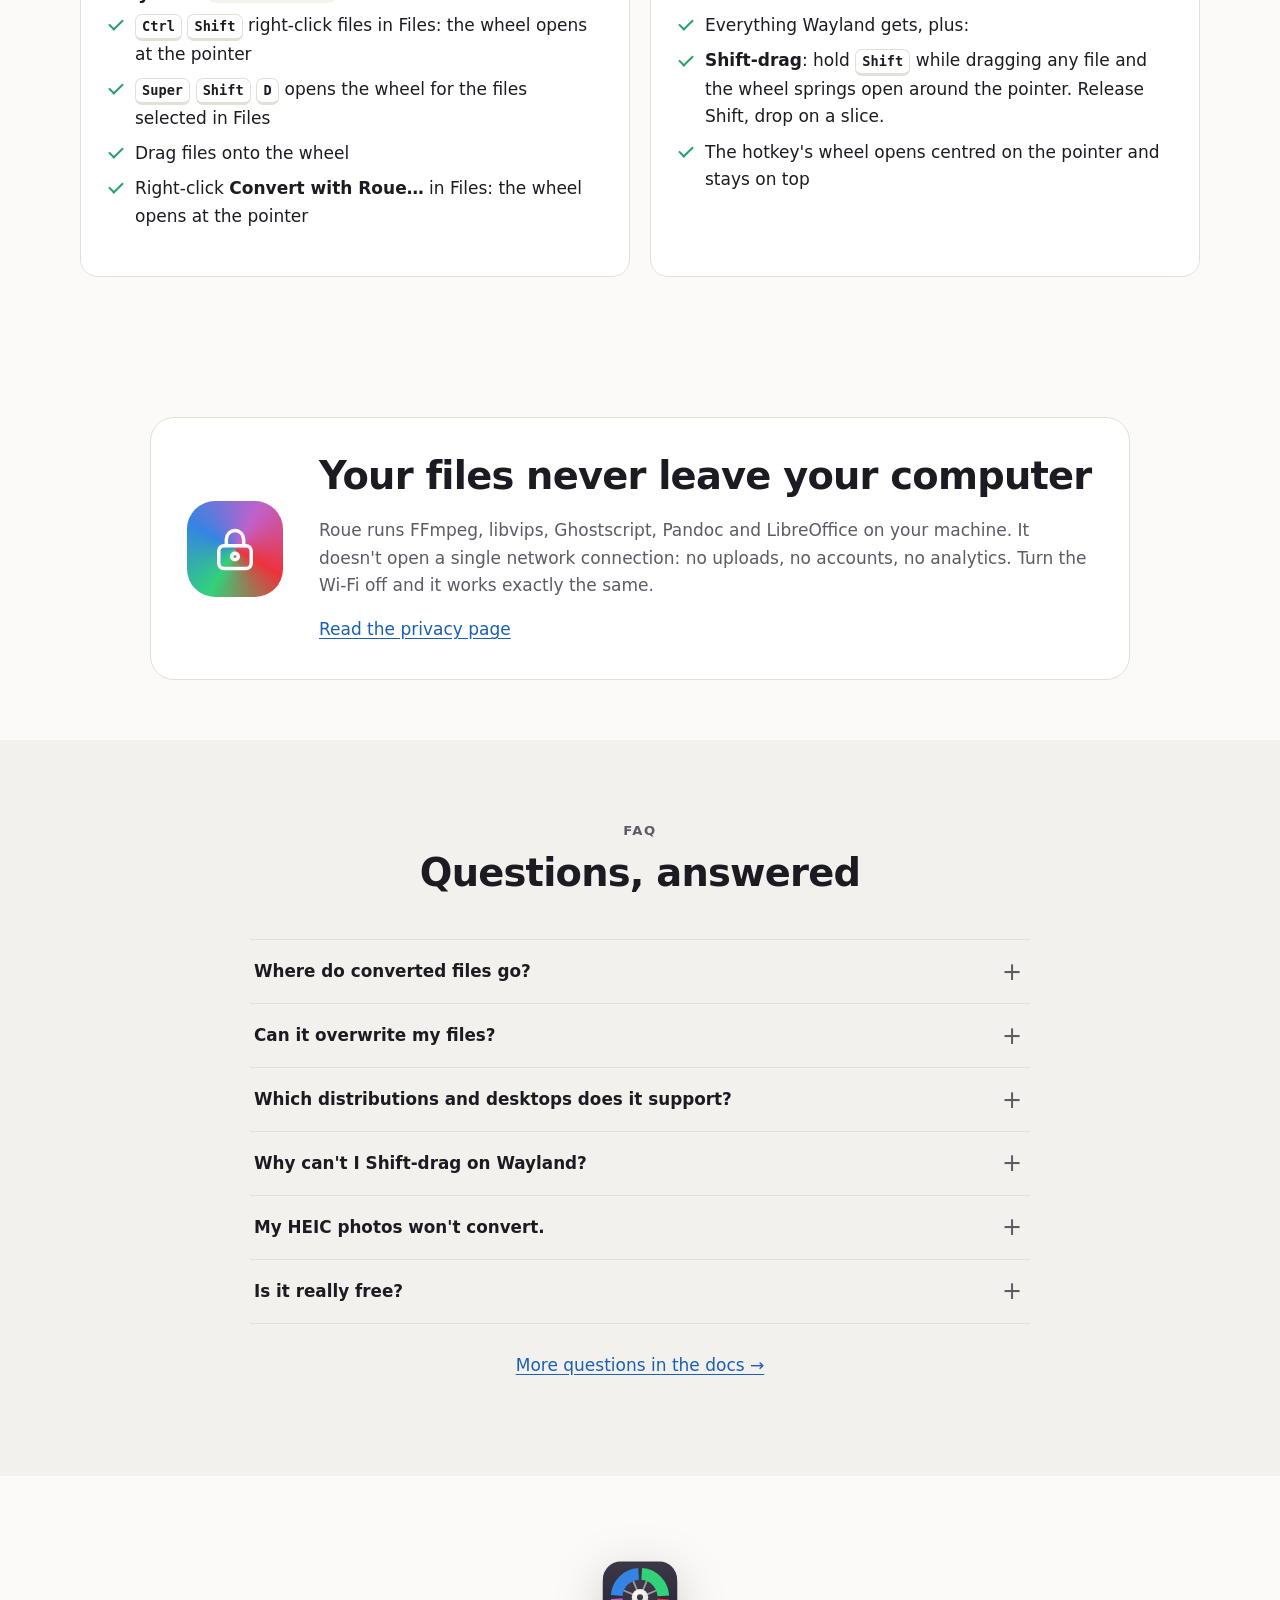
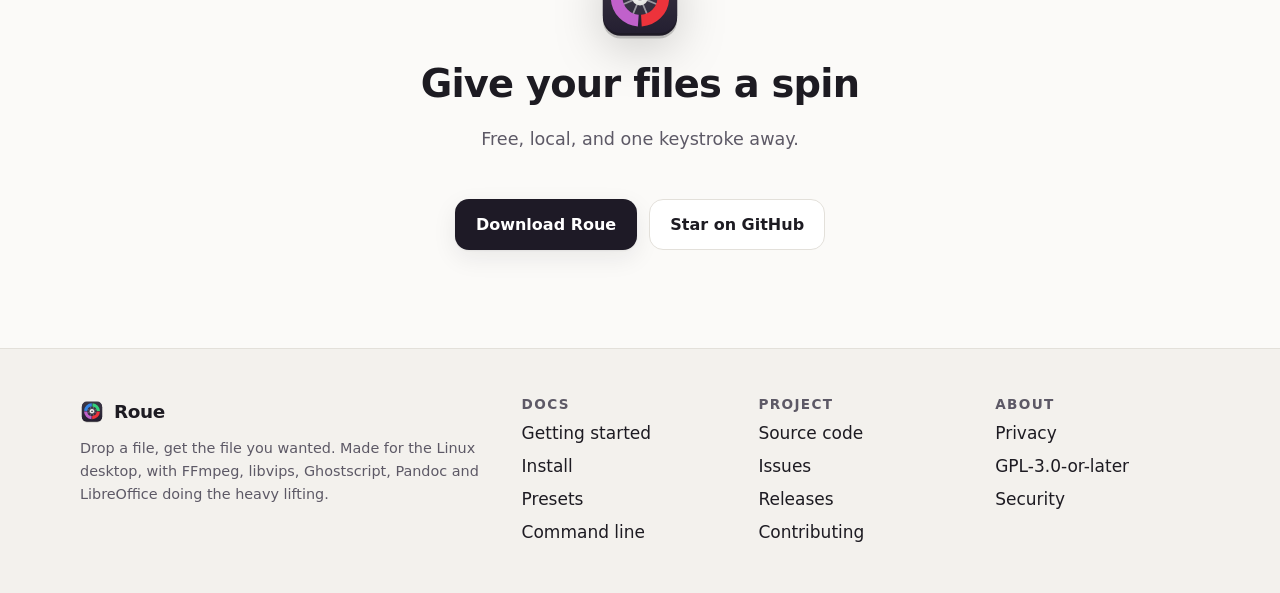
==== commit 23591e44: "feat(wheel): Ctrl+Shift+right-click in Files, and a hotkey that uses the selection Feedback from a r" ====
--- a/website/index.html
+++ b/website/index.html
@@ -138,7 +138,7 @@
           <article class="card way">
             <div class="way-art keys" aria-hidden="true"><kbd>Super</kbd><span>+</span><kbd>Shift</kbd><span>+</span><kbd>D</kbd></div>
             <h3>The wheel</h3>
-            <p>A hotkey opens the wheel. Drop a file on a slice, or copy files in Files and click one. It only shows presets that fit, and <strong>More…</strong> opens every preset. On X11, hold <kbd>Shift</kbd> while dragging and it opens around the pointer.</p>
+            <p>In Files, <kbd>Ctrl</kbd>&nbsp;<kbd>Shift</kbd>&nbsp;right-click a file, or select files and press the hotkey: the wheel opens at the pointer. It only shows presets that fit, and <strong>More…</strong> opens every preset. On X11, hold <kbd>Shift</kbd> while dragging and it opens around the pointer.</p>
           </article>
           <article class="card way">
             <div class="way-art menu" aria-hidden="true">
@@ -293,11 +293,11 @@
           </li>
           <li>
             <h3>Open the wheel</h3>
-            <p>Press <kbd>Super</kbd>&nbsp;<kbd>Shift</kbd>&nbsp;<kbd>D</kbd>. Each slice is a preset; drag a file over it and the slices change to the ones that fit.</p>
+            <p>In Files, hold <kbd>Ctrl</kbd>&nbsp;<kbd>Shift</kbd> and right-click a file. Or select files and press <kbd>Super</kbd>&nbsp;<kbd>Shift</kbd>&nbsp;<kbd>D</kbd> (Super is the Windows key). Each slice is a format that file can become.</p>
           </li>
           <li>
-            <h3>Drop, or copy and click</h3>
-            <p>Drop a file on a slice. Or select files in Files, press <kbd>Ctrl</kbd>&nbsp;<kbd>C</kbd>, open the wheel and click a slice.</p>
+            <h3>Click a slice</h3>
+            <p>Pick a slice. Away from Files, the hotkey opens an empty ring instead: drop files on it, or click it to choose them.</p>
           </li>
           <li>
             <h3>Find it next to the original</h3>
@@ -380,8 +380,8 @@
           <article class="card session">
             <h3>Wayland <span class="tag">Ubuntu's default</span></h3>
             <ul class="ticks" role="list">
-              <li><kbd>Super</kbd>&nbsp;<kbd>Shift</kbd>&nbsp;<kbd>D</kbd> opens the wheel</li>
-              <li>Copy files with <kbd>Ctrl</kbd>&nbsp;<kbd>C</kbd>, press the hotkey, click a slice</li>
+              <li><kbd>Ctrl</kbd>&nbsp;<kbd>Shift</kbd>&nbsp;right-click files in Files: the wheel opens at the pointer</li>
+              <li><kbd>Super</kbd>&nbsp;<kbd>Shift</kbd>&nbsp;<kbd>D</kbd> opens the wheel for the files selected in Files</li>
               <li>Drag files onto the wheel</li>
               <li>Right-click <strong>Convert with Roue…</strong> in Files: the wheel opens at the pointer</li>
             </ul>
@@ -434,7 +434,7 @@
           </details>
           <details>
             <summary>Why can't I Shift-drag on Wayland?</summary>
-            <p>Wayland doesn't let one app see another app's drags. That's a privacy feature, not a bug. On Wayland, use the Files menu, the hotkey, or copy-then-click.</p>
+            <p>Wayland doesn't let one app see another app's drags. That's a privacy feature, not a bug. On Wayland, use <kbd>Ctrl</kbd>&nbsp;<kbd>Shift</kbd>&nbsp;right-click in Files, the Files menu or the hotkey.</p>
           </details>
           <details>
             <summary>My HEIC photos won't convert.</summary>
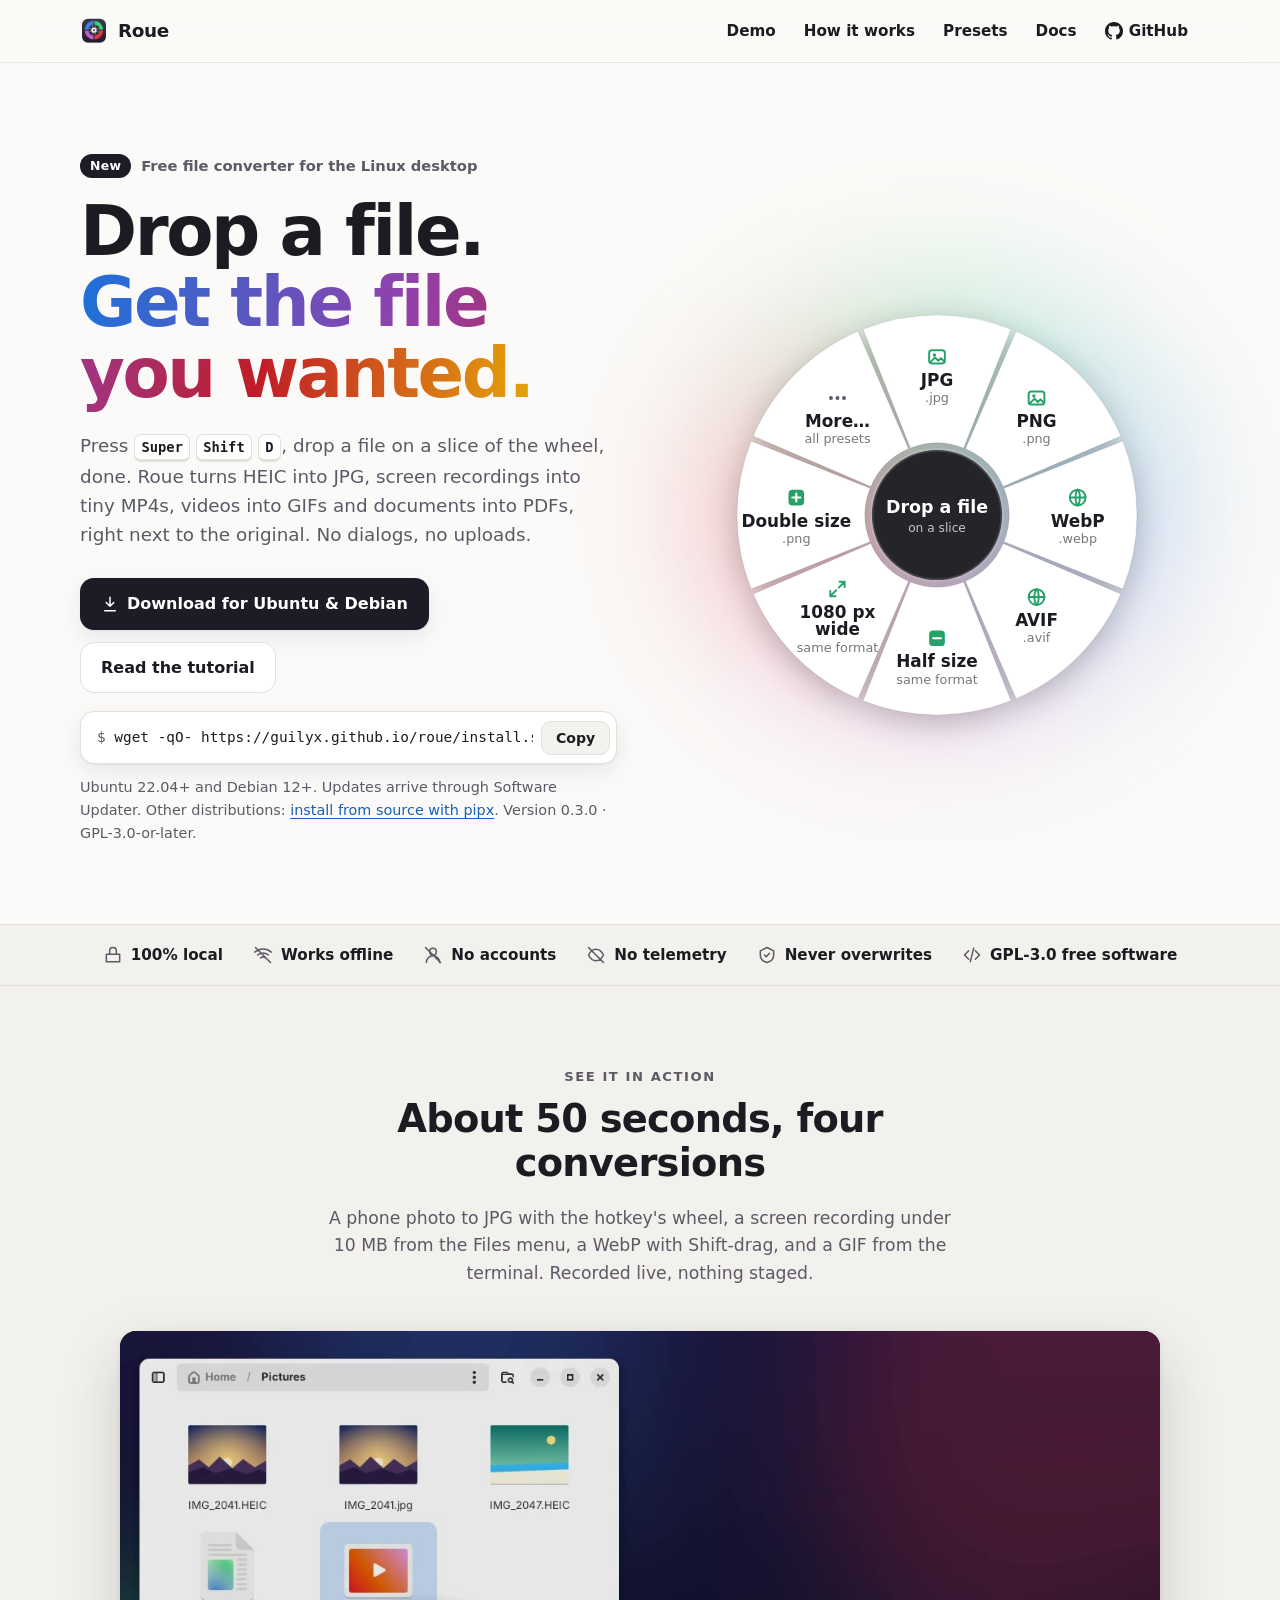
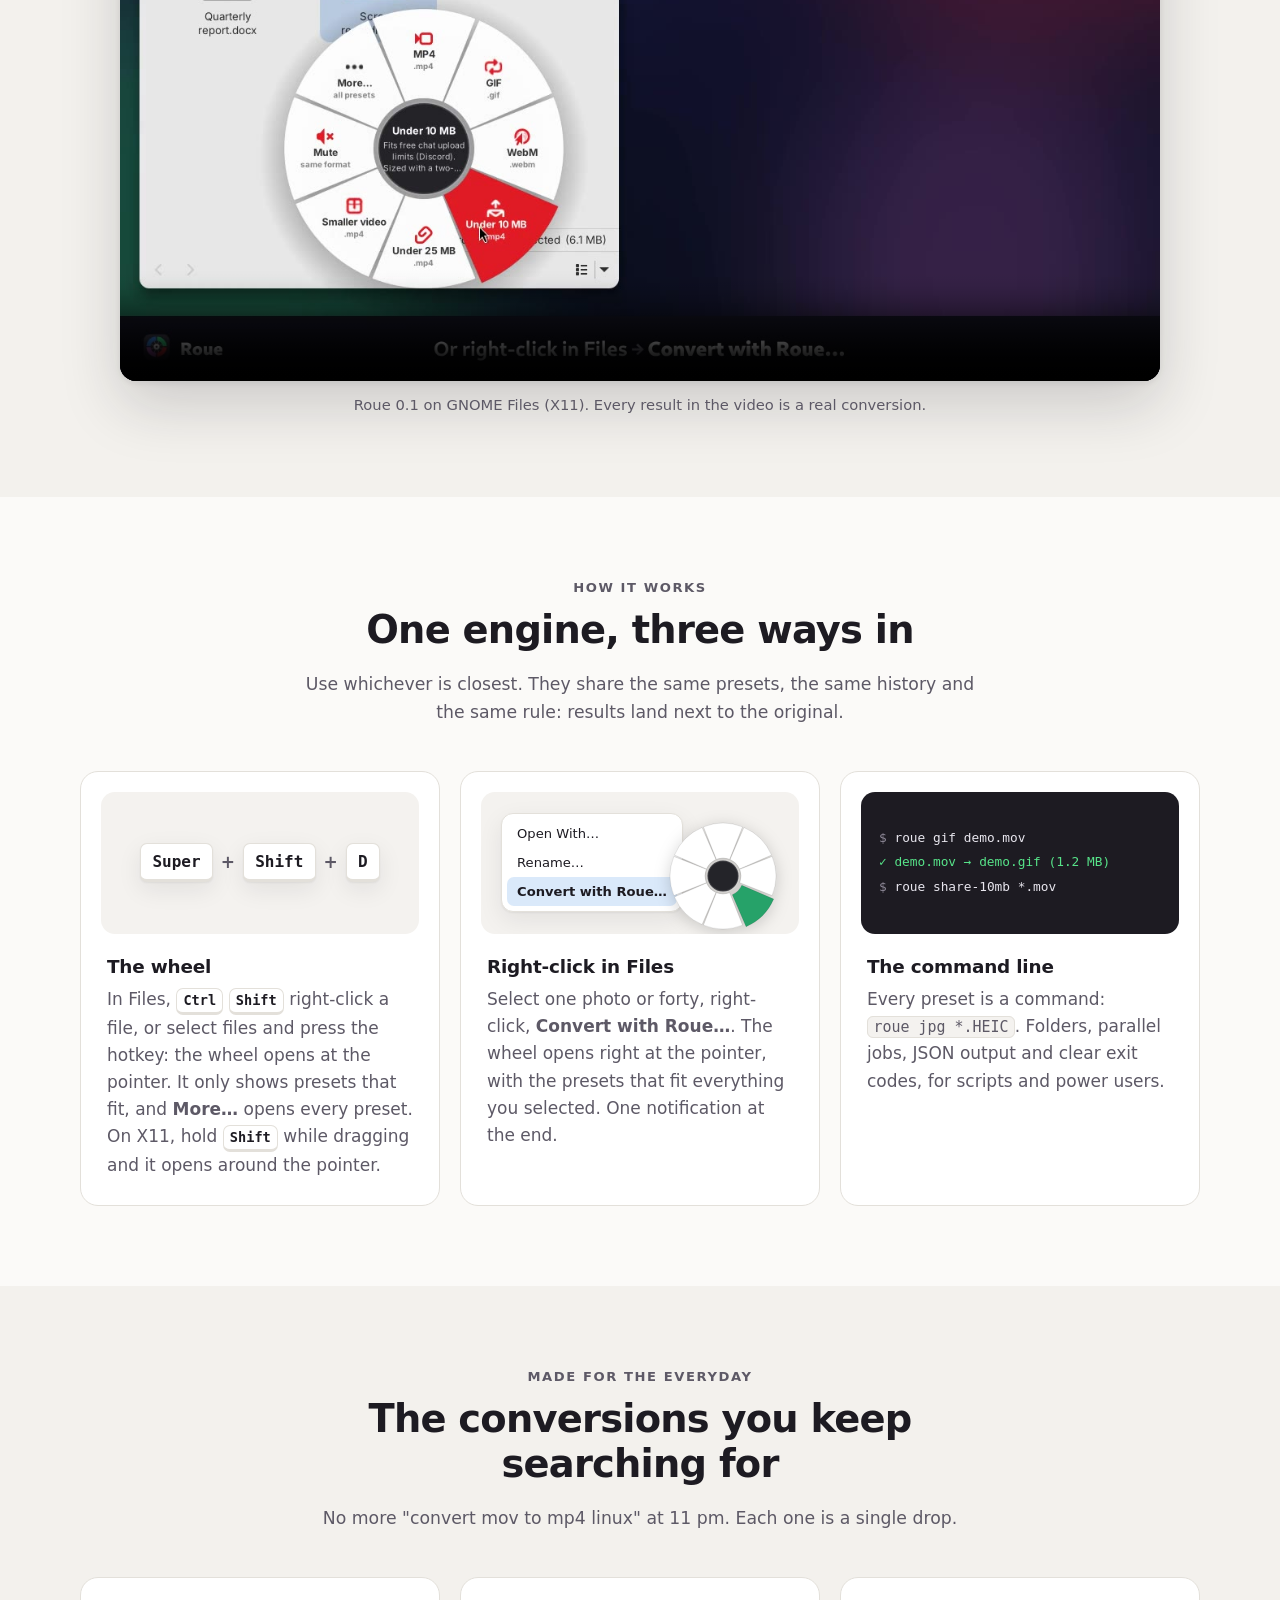
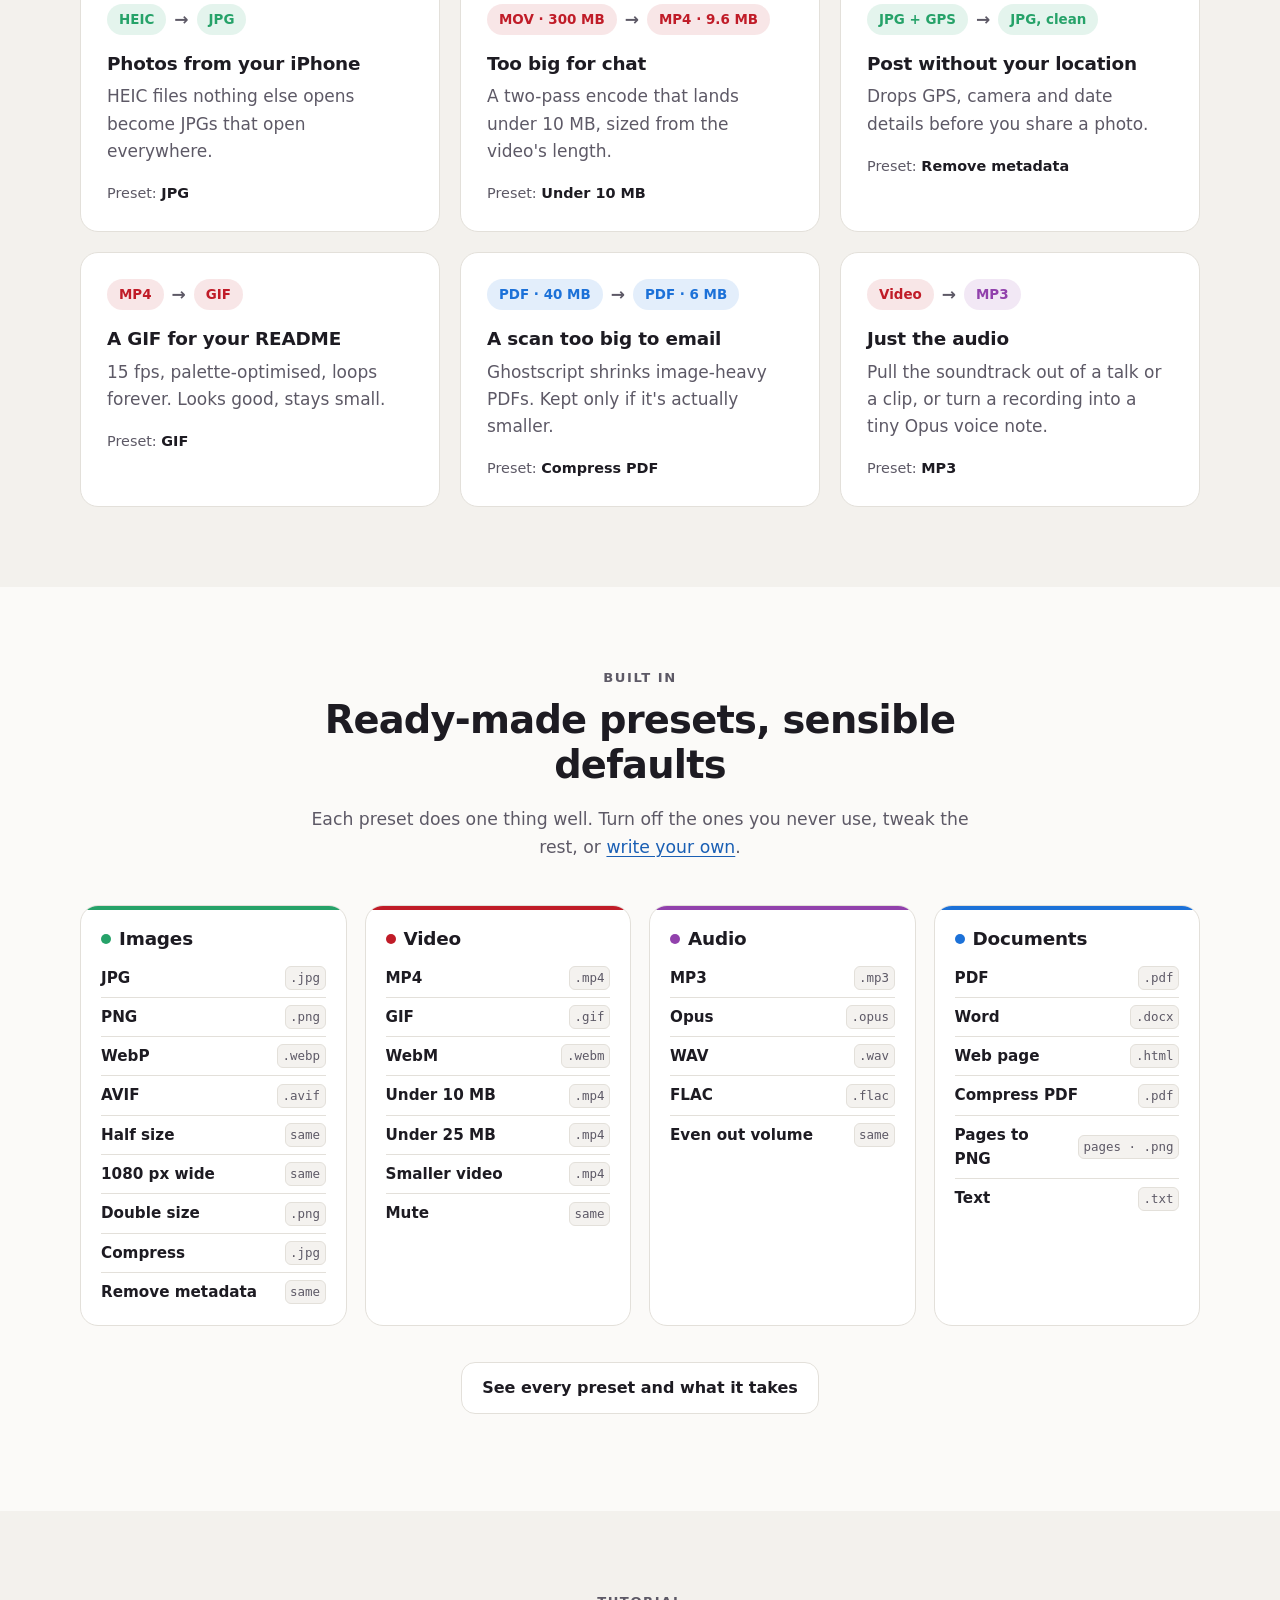
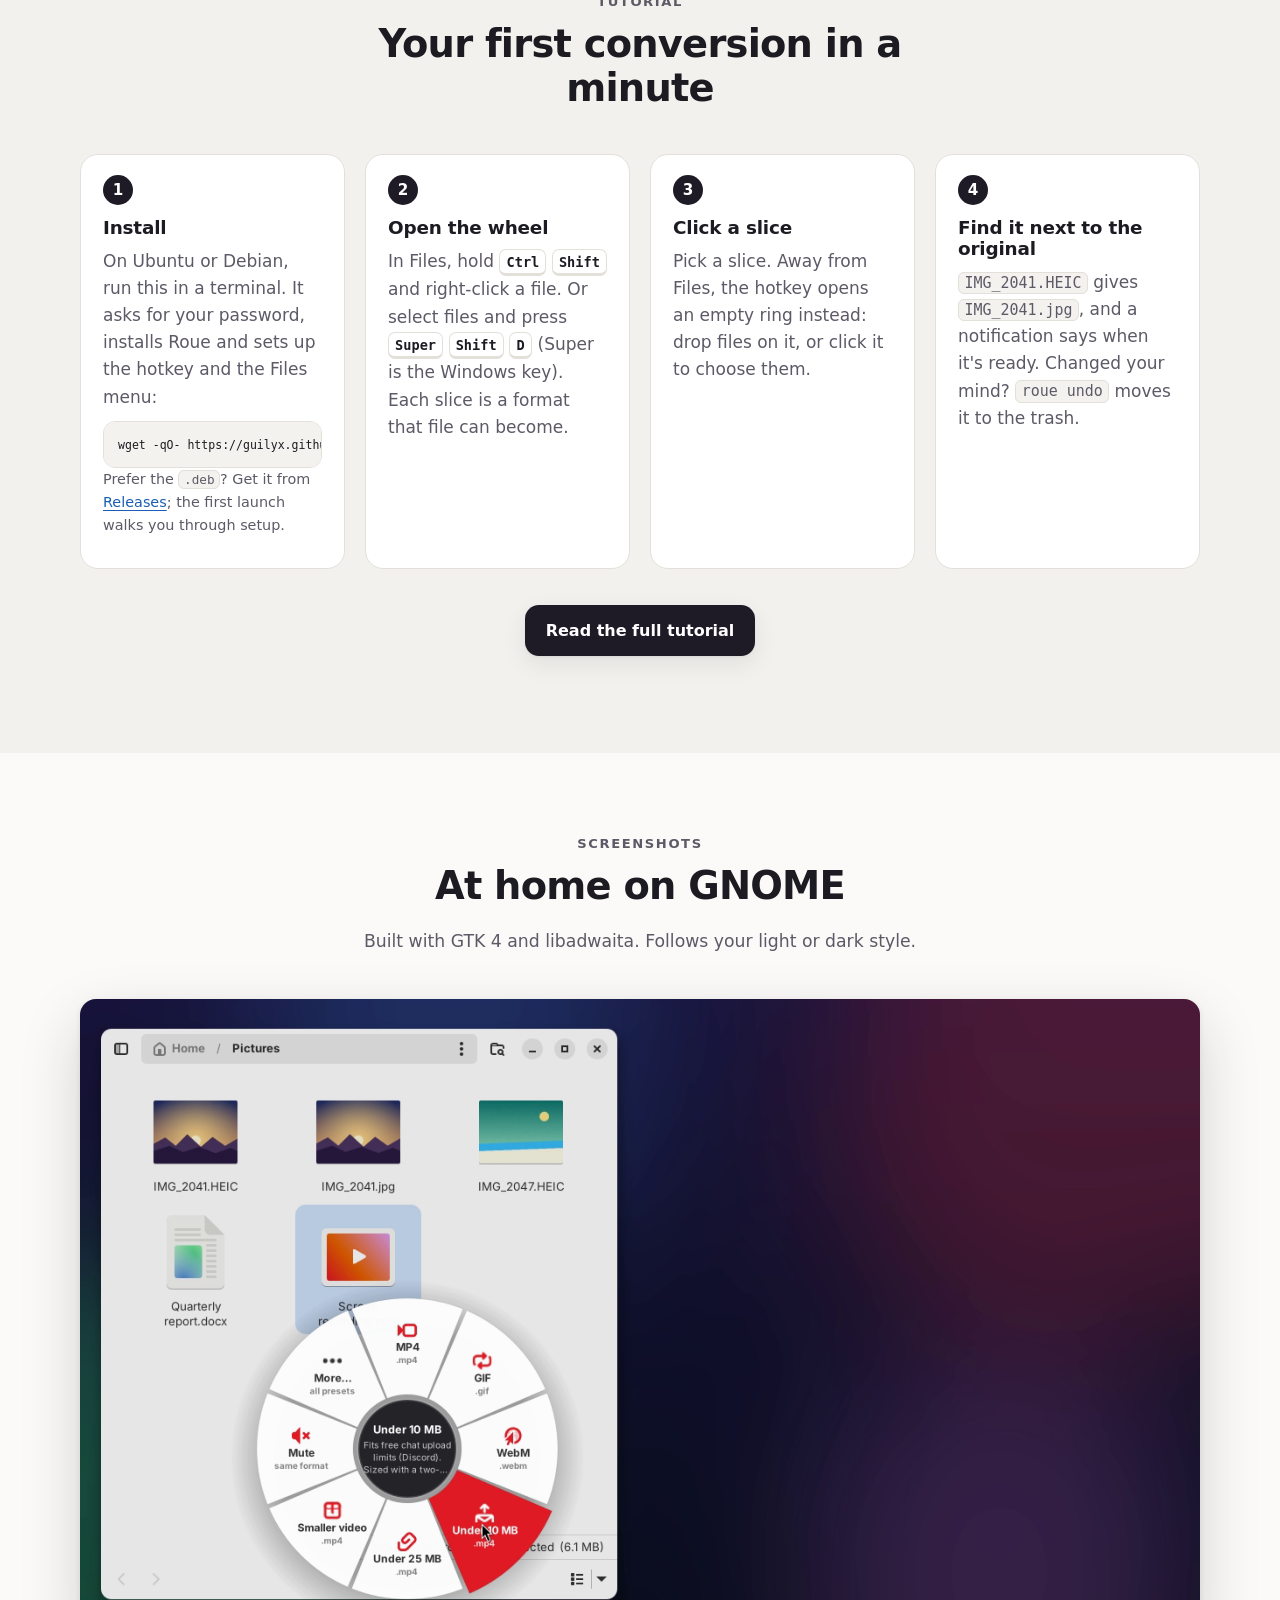
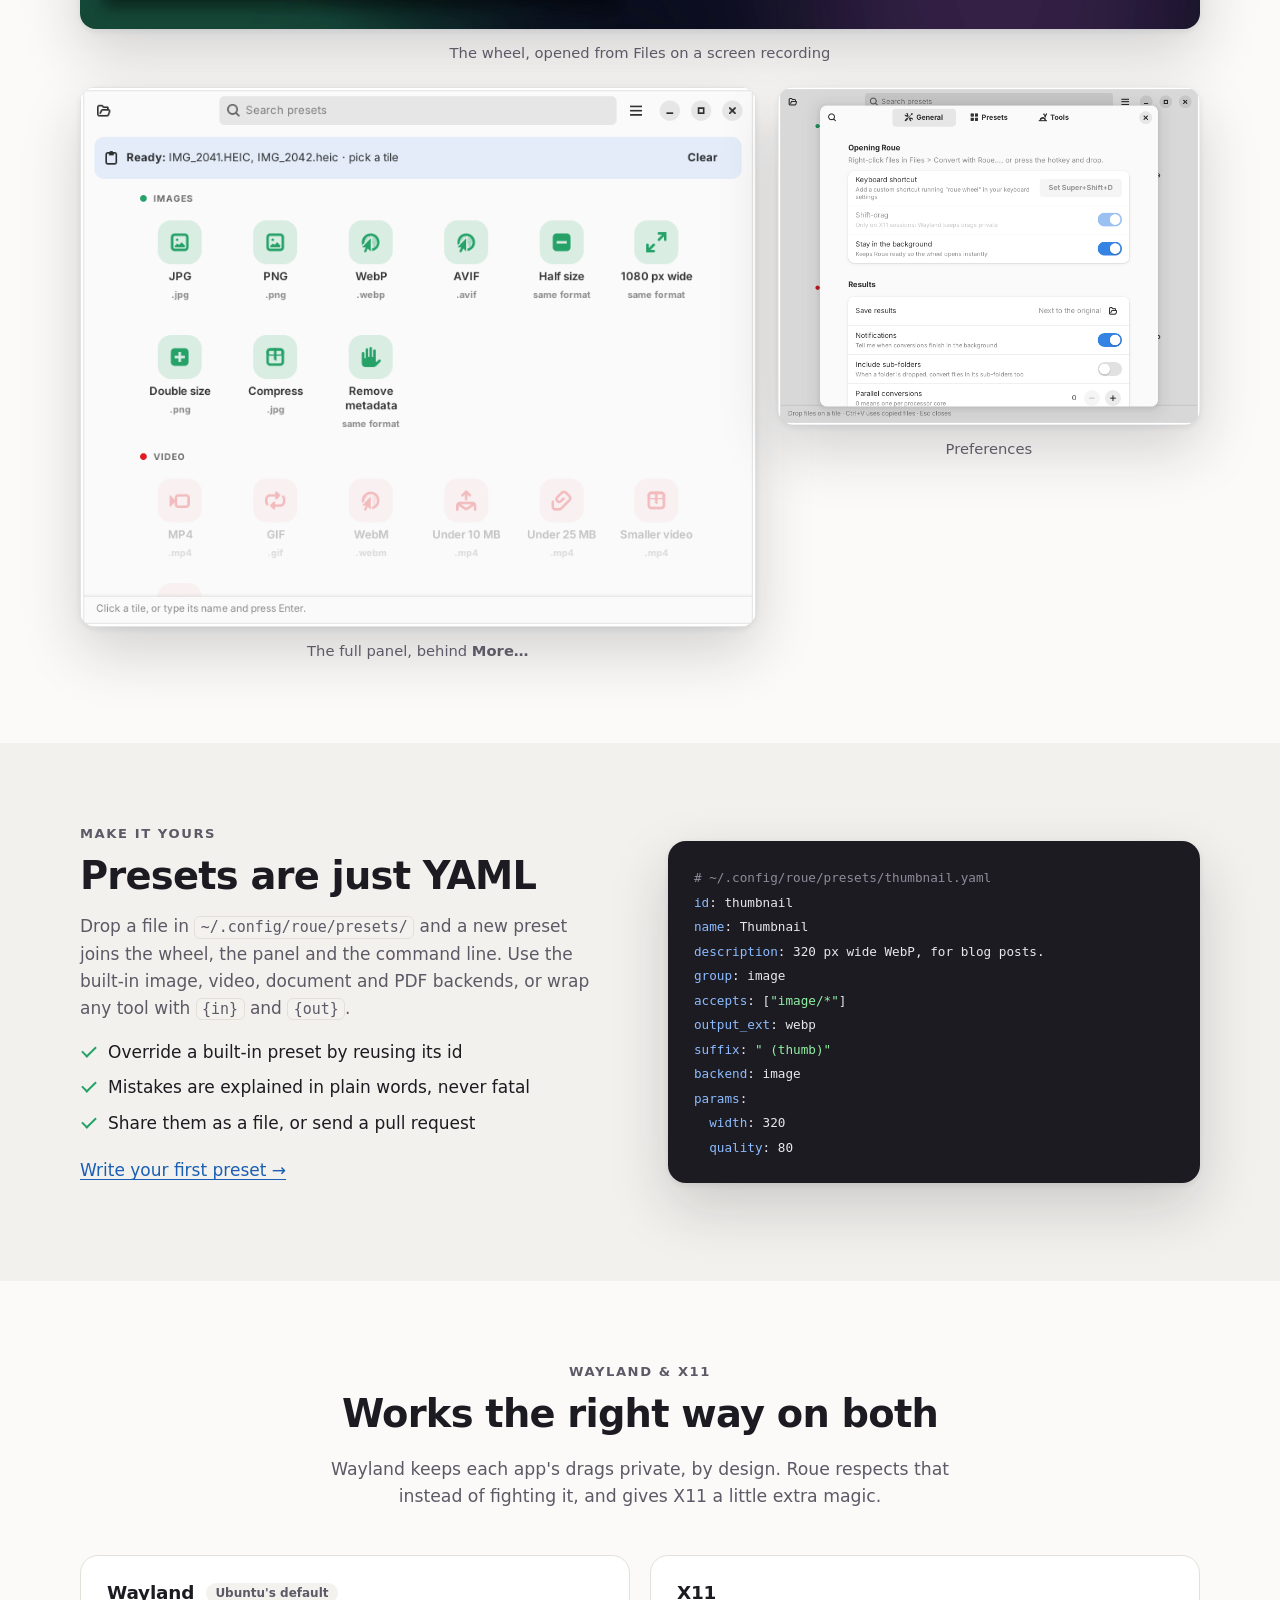
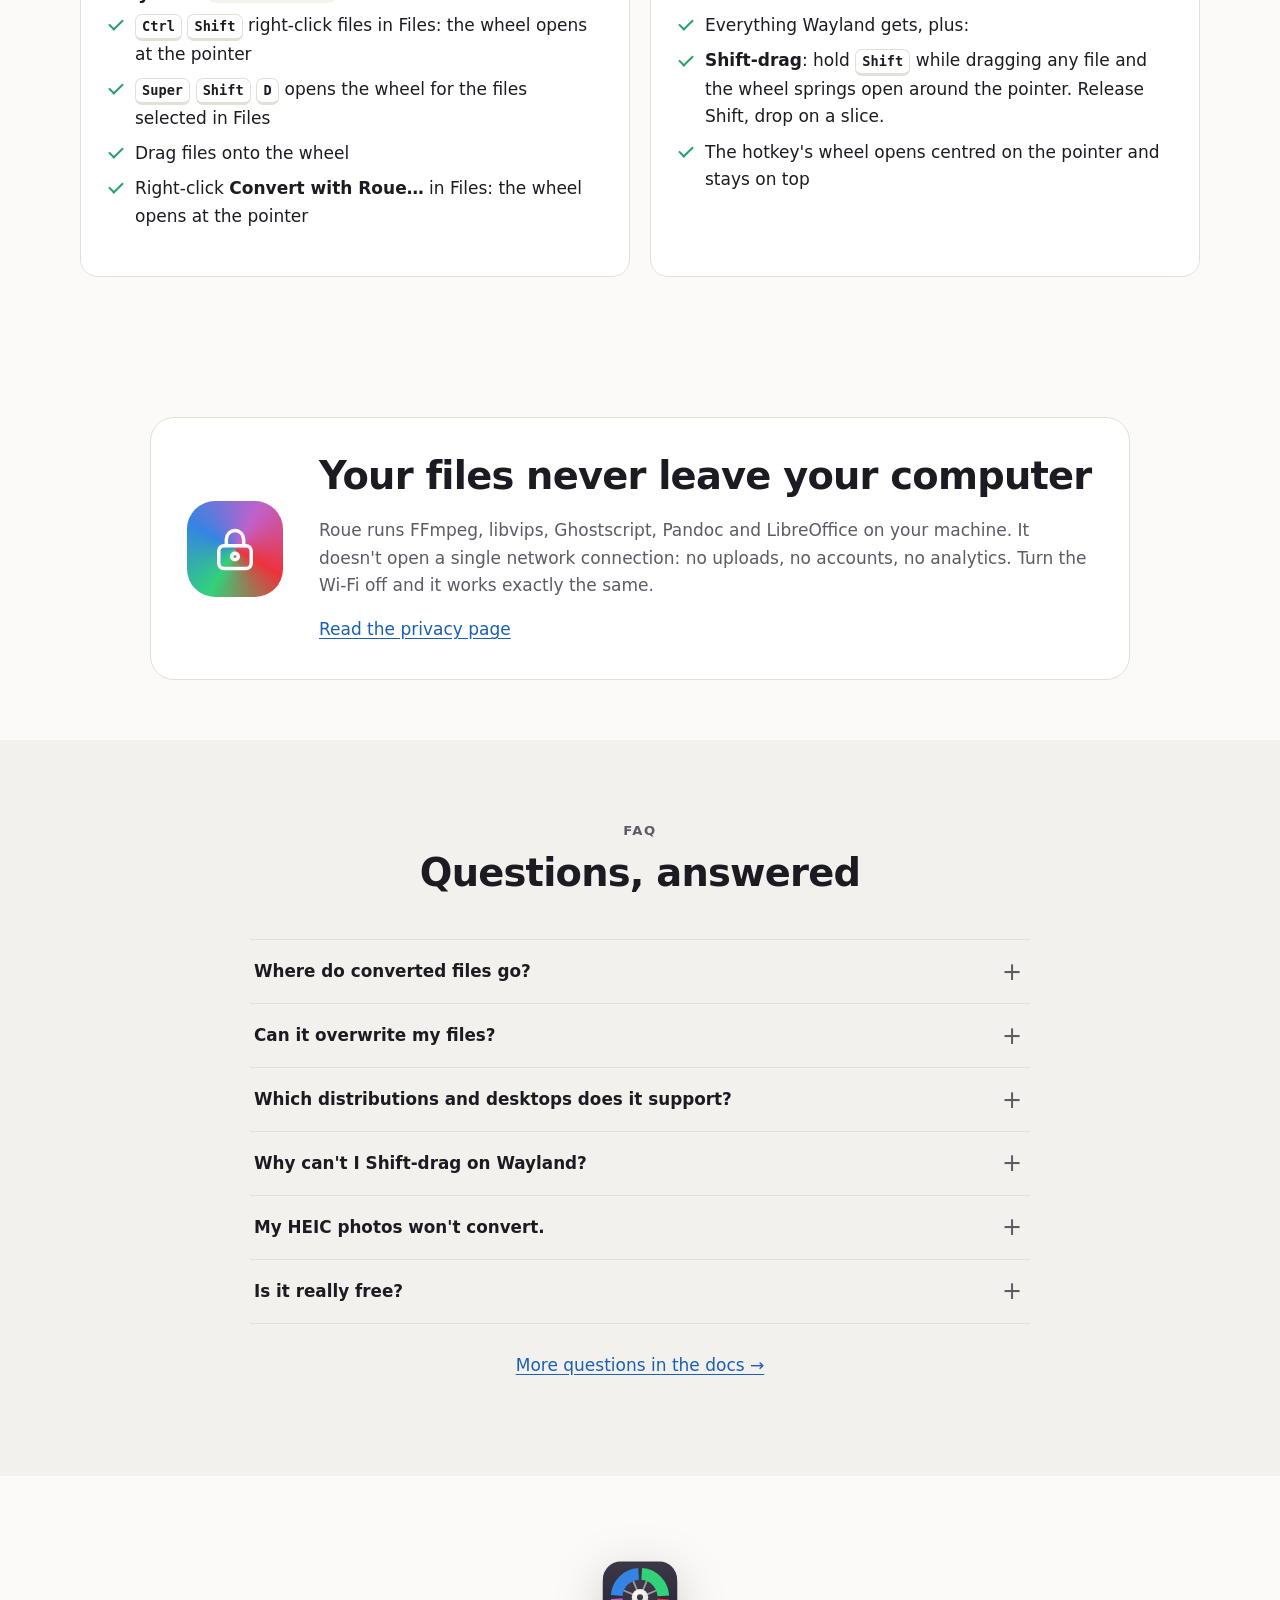
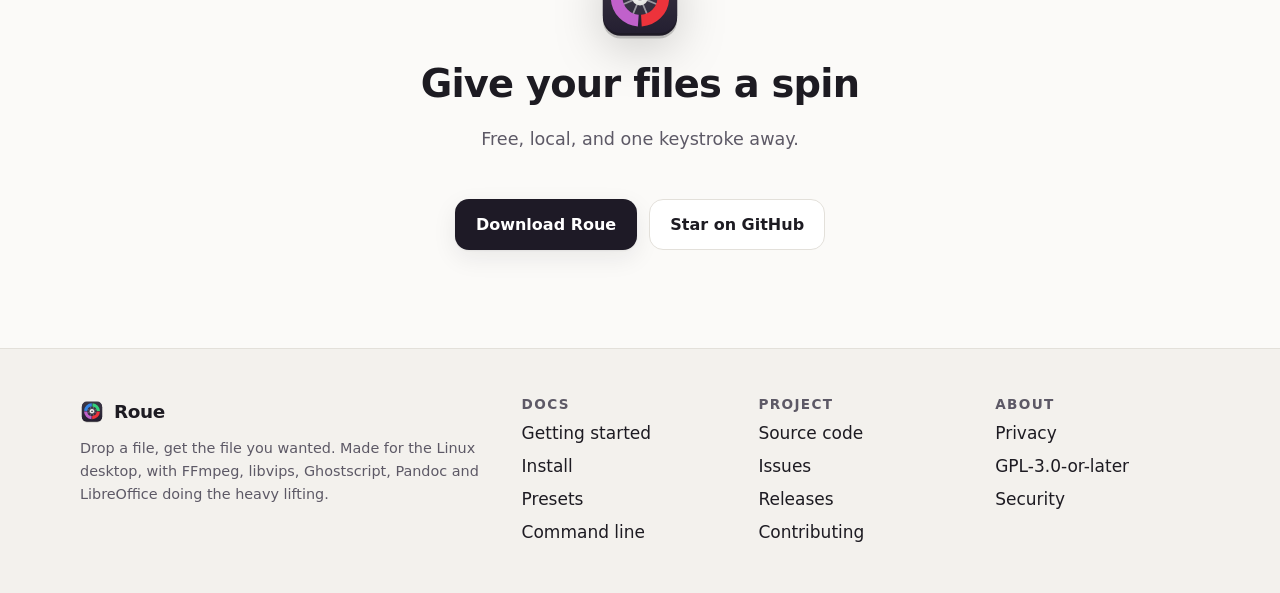
==== commit 1f6fcd0c: "chore(release): v0.3.0" ====
--- a/website/index.html
+++ b/website/index.html
@@ -58,7 +58,7 @@
             <code id="install-cmd">wget -qO- https://guilyx.github.io/roue/install.sh | sh</code>
             <button class="copy" type="button" data-copy="#install-cmd" hidden>Copy</button>
           </div>
-          <p class="small muted">Ubuntu 22.04+ and Debian 12+. Updates arrive through Software Updater. Other distributions: <a href="docs/install.html">install from source with pipx</a>. Version 0.2.2 · GPL-3.0-or-later.</p>
+          <p class="small muted">Ubuntu 22.04+ and Debian 12+. Updates arrive through Software Updater. Other distributions: <a href="docs/install.html">install from source with pipx</a>. Version 0.3.0 · GPL-3.0-or-later.</p>
         </div>
 
         <div class="hero-visual">
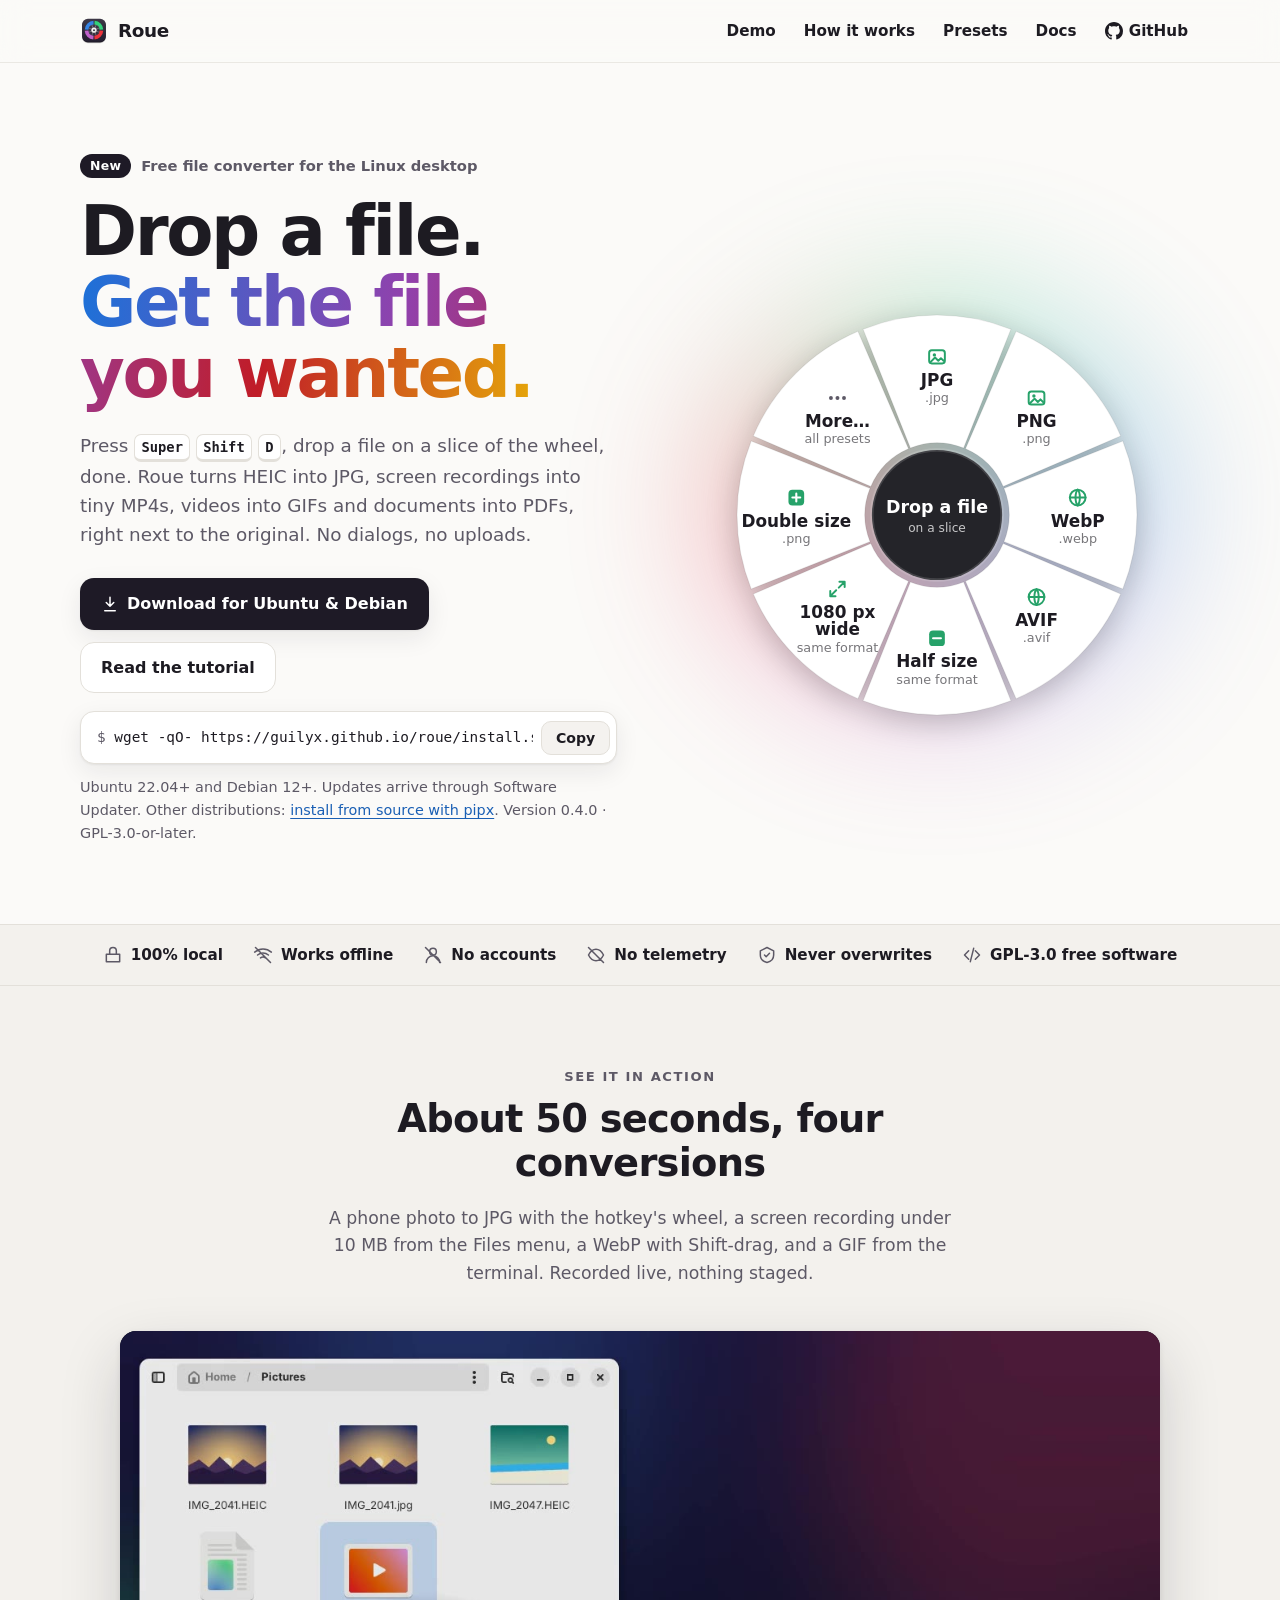
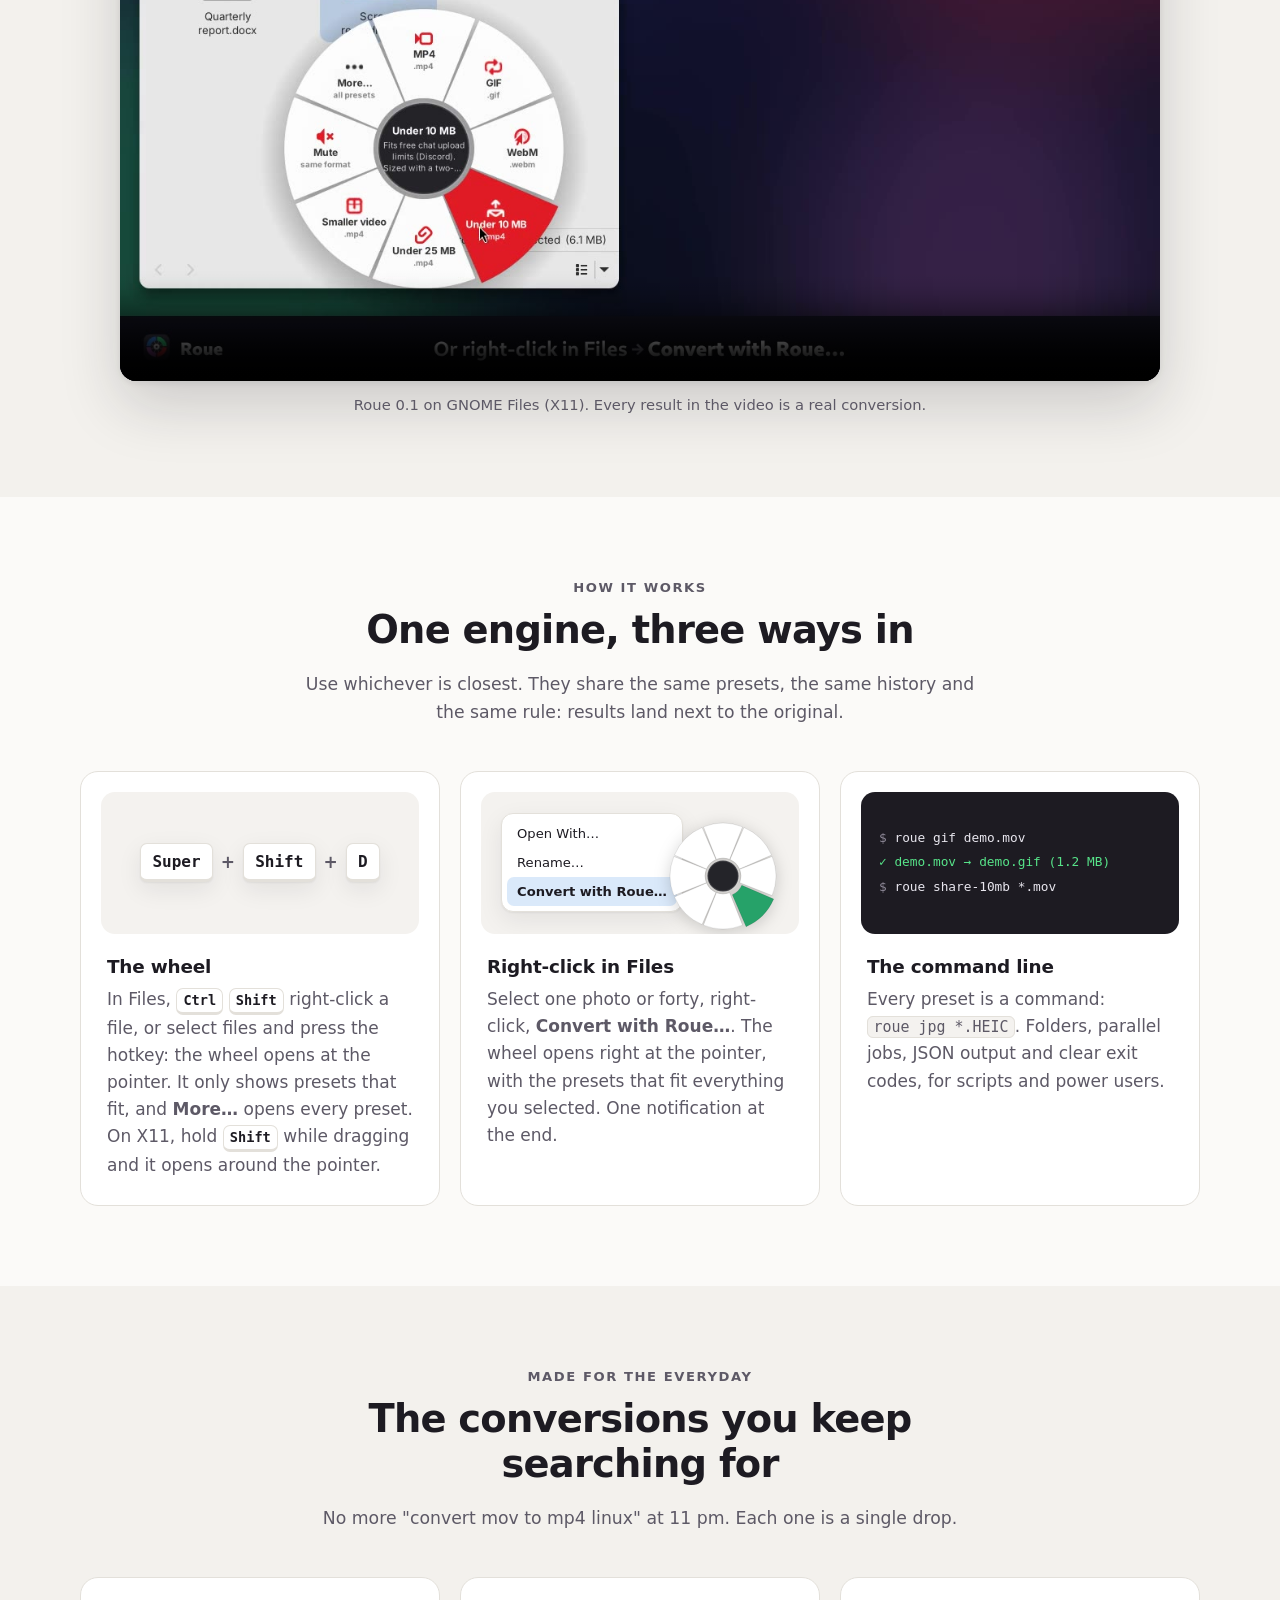
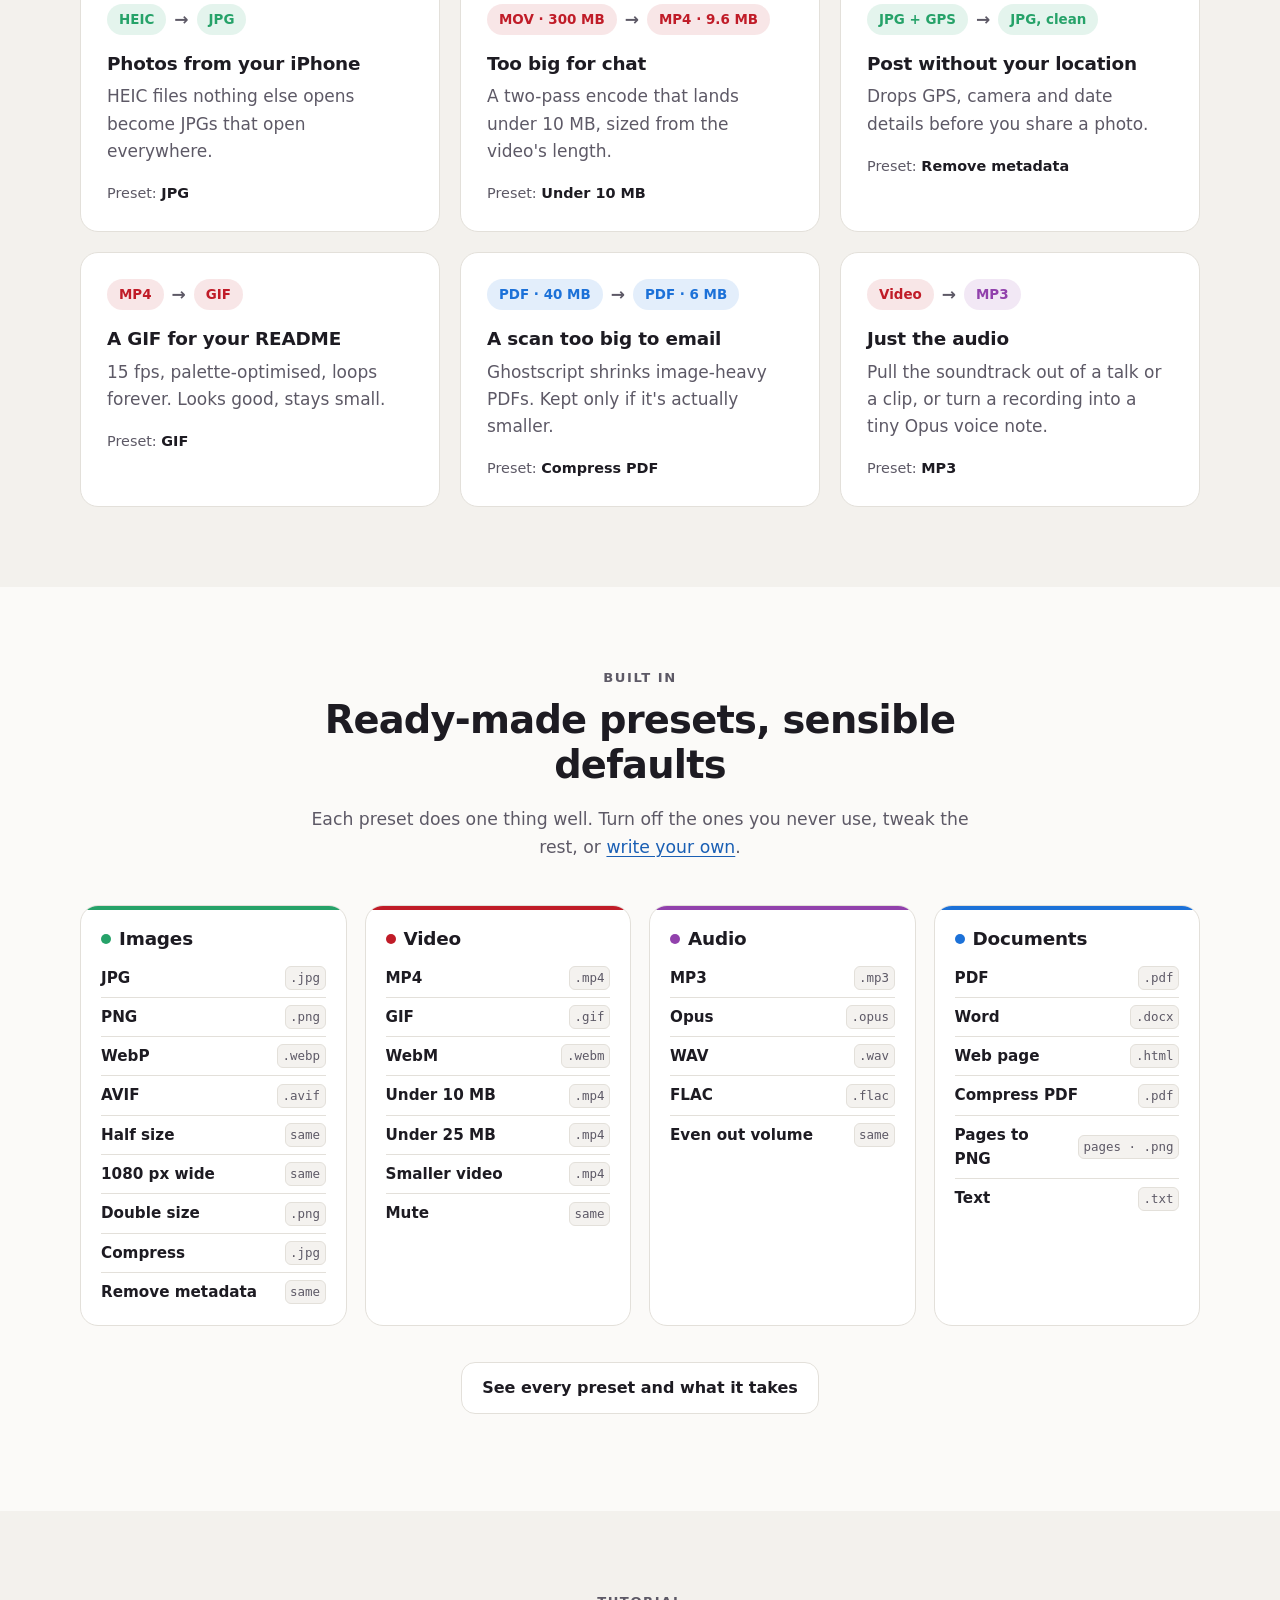
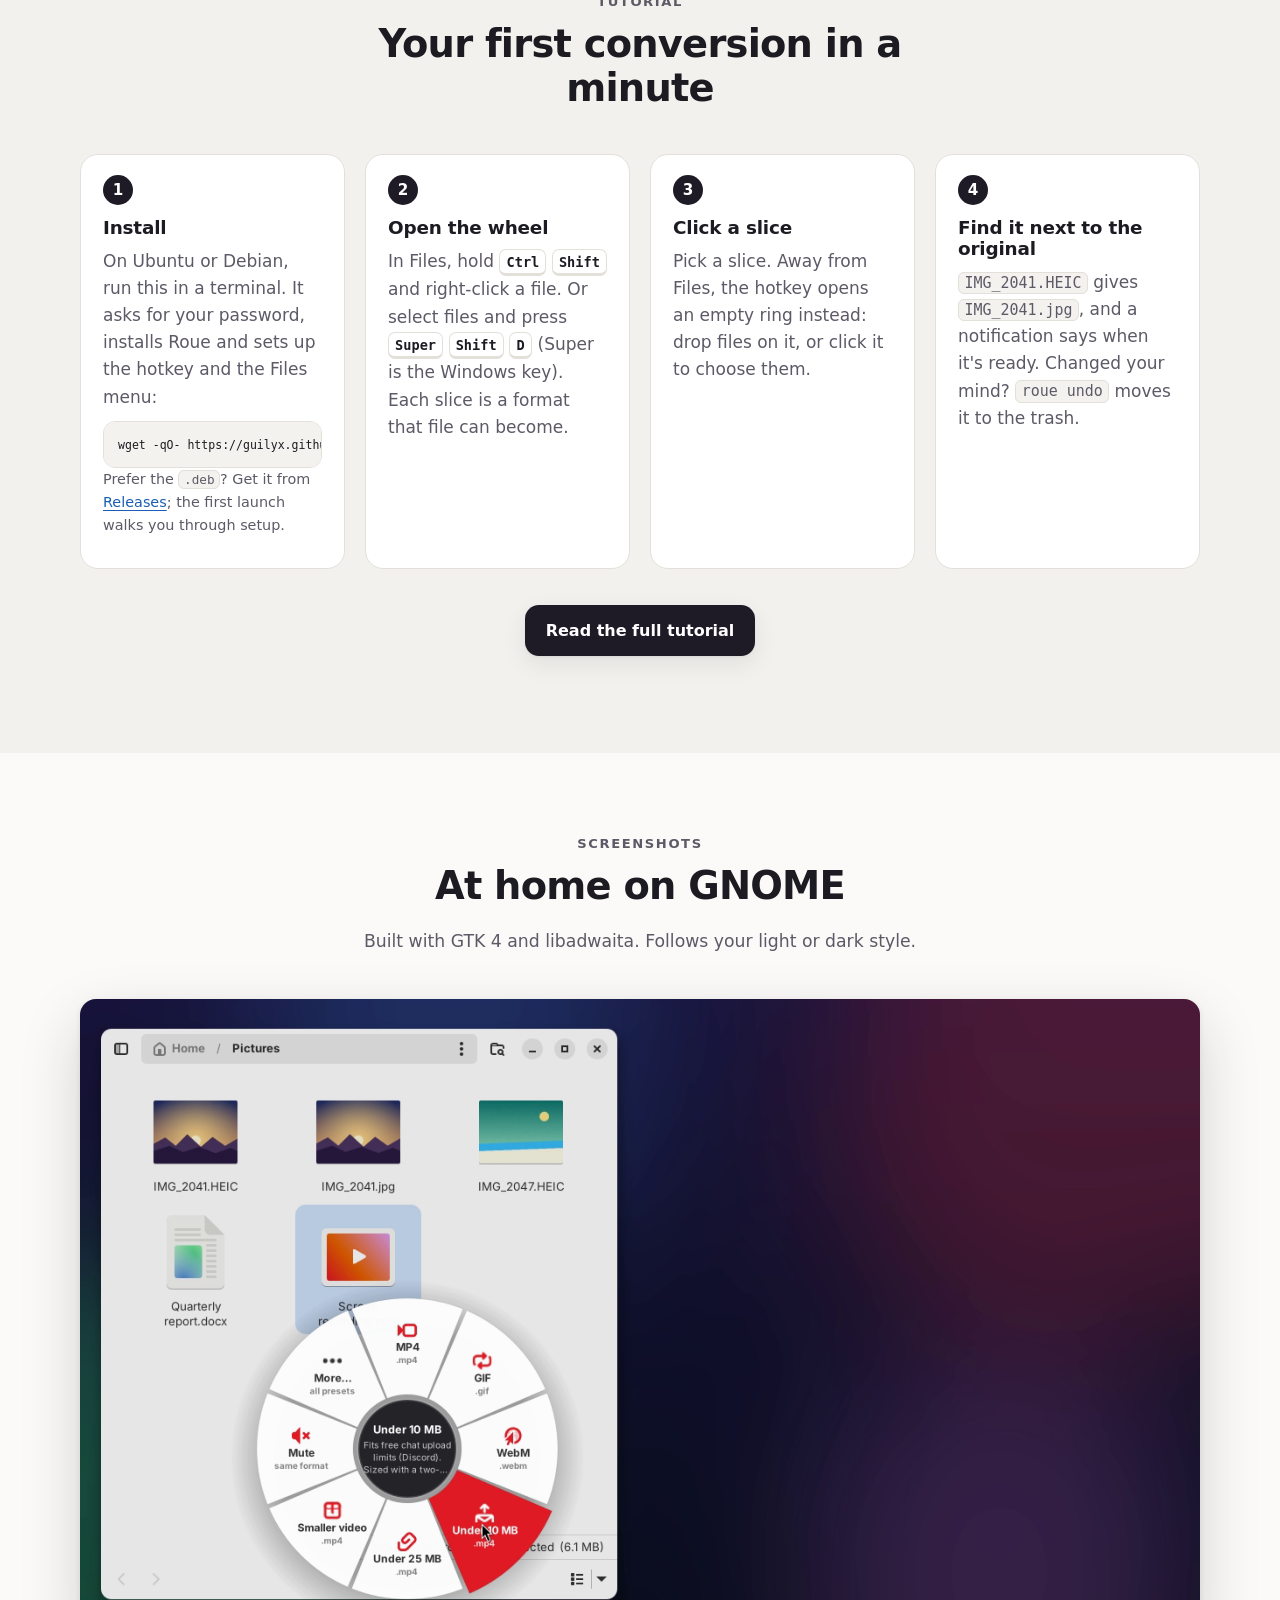
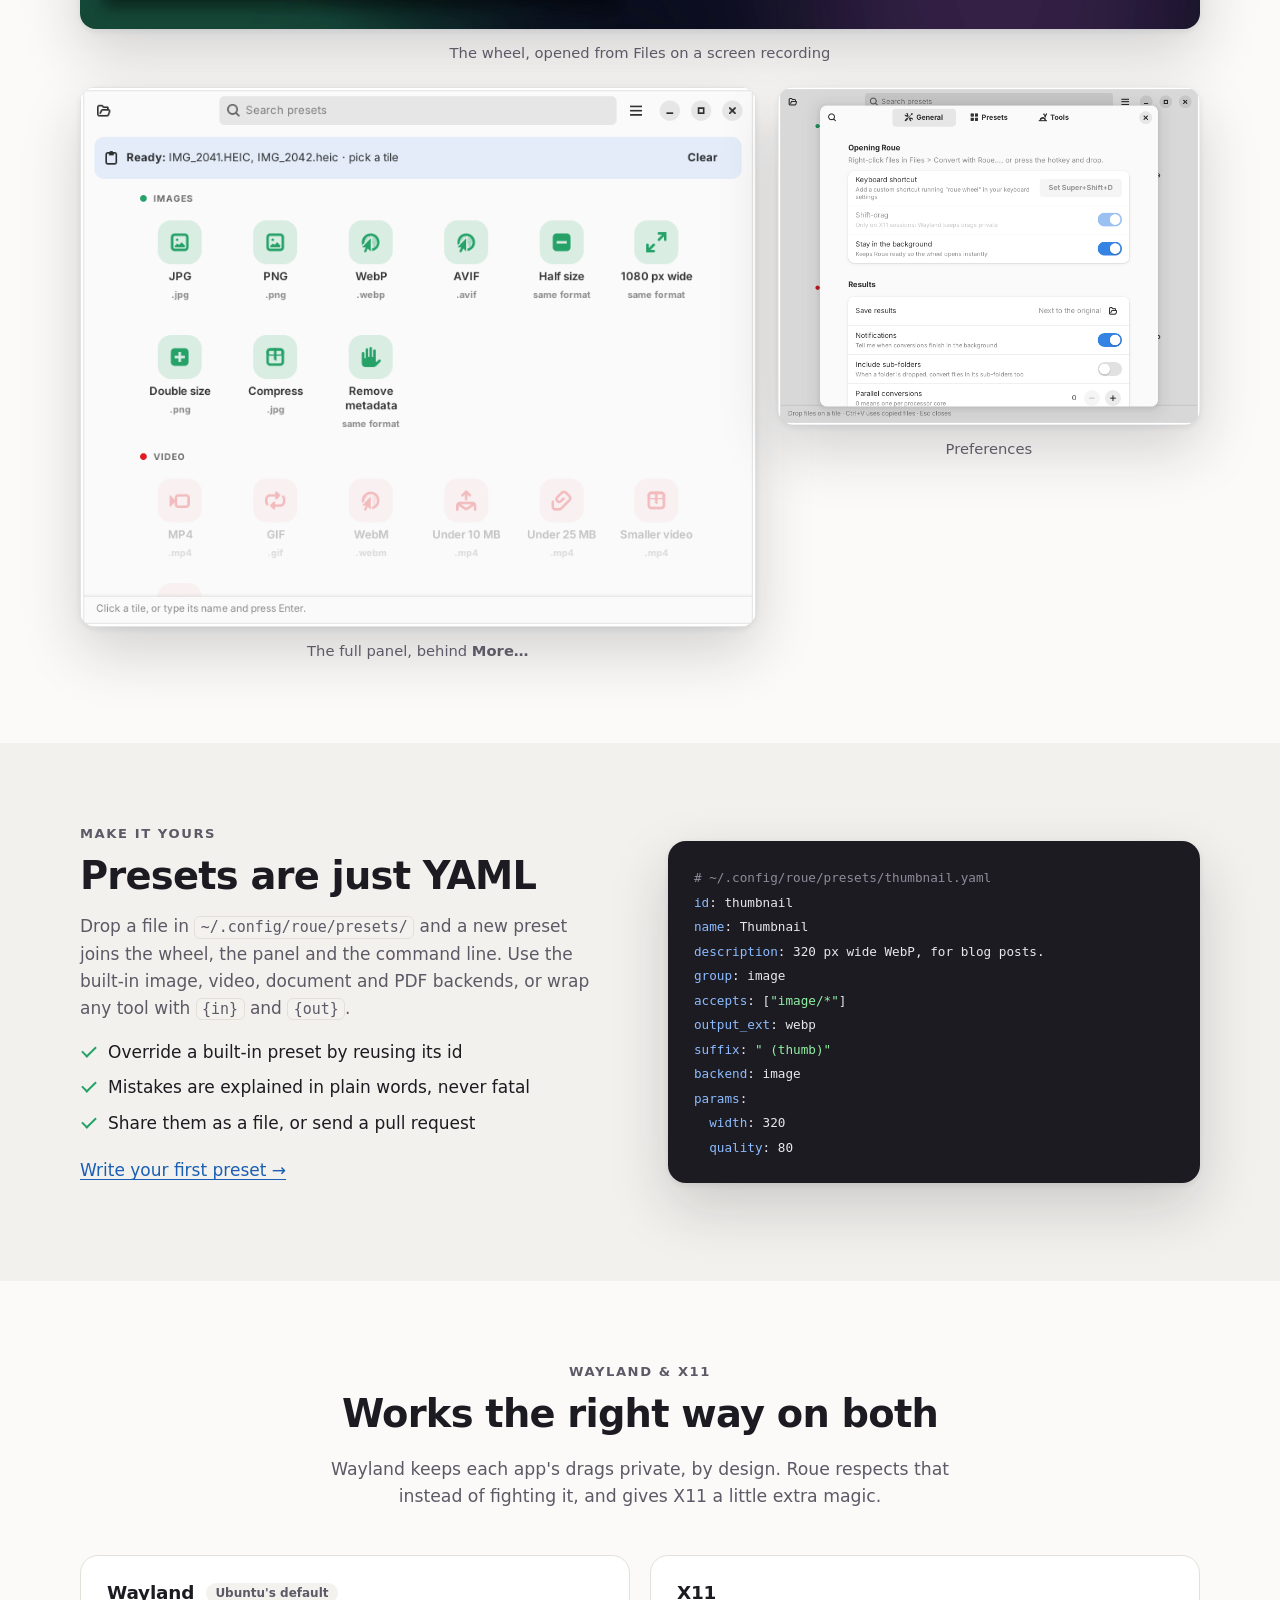
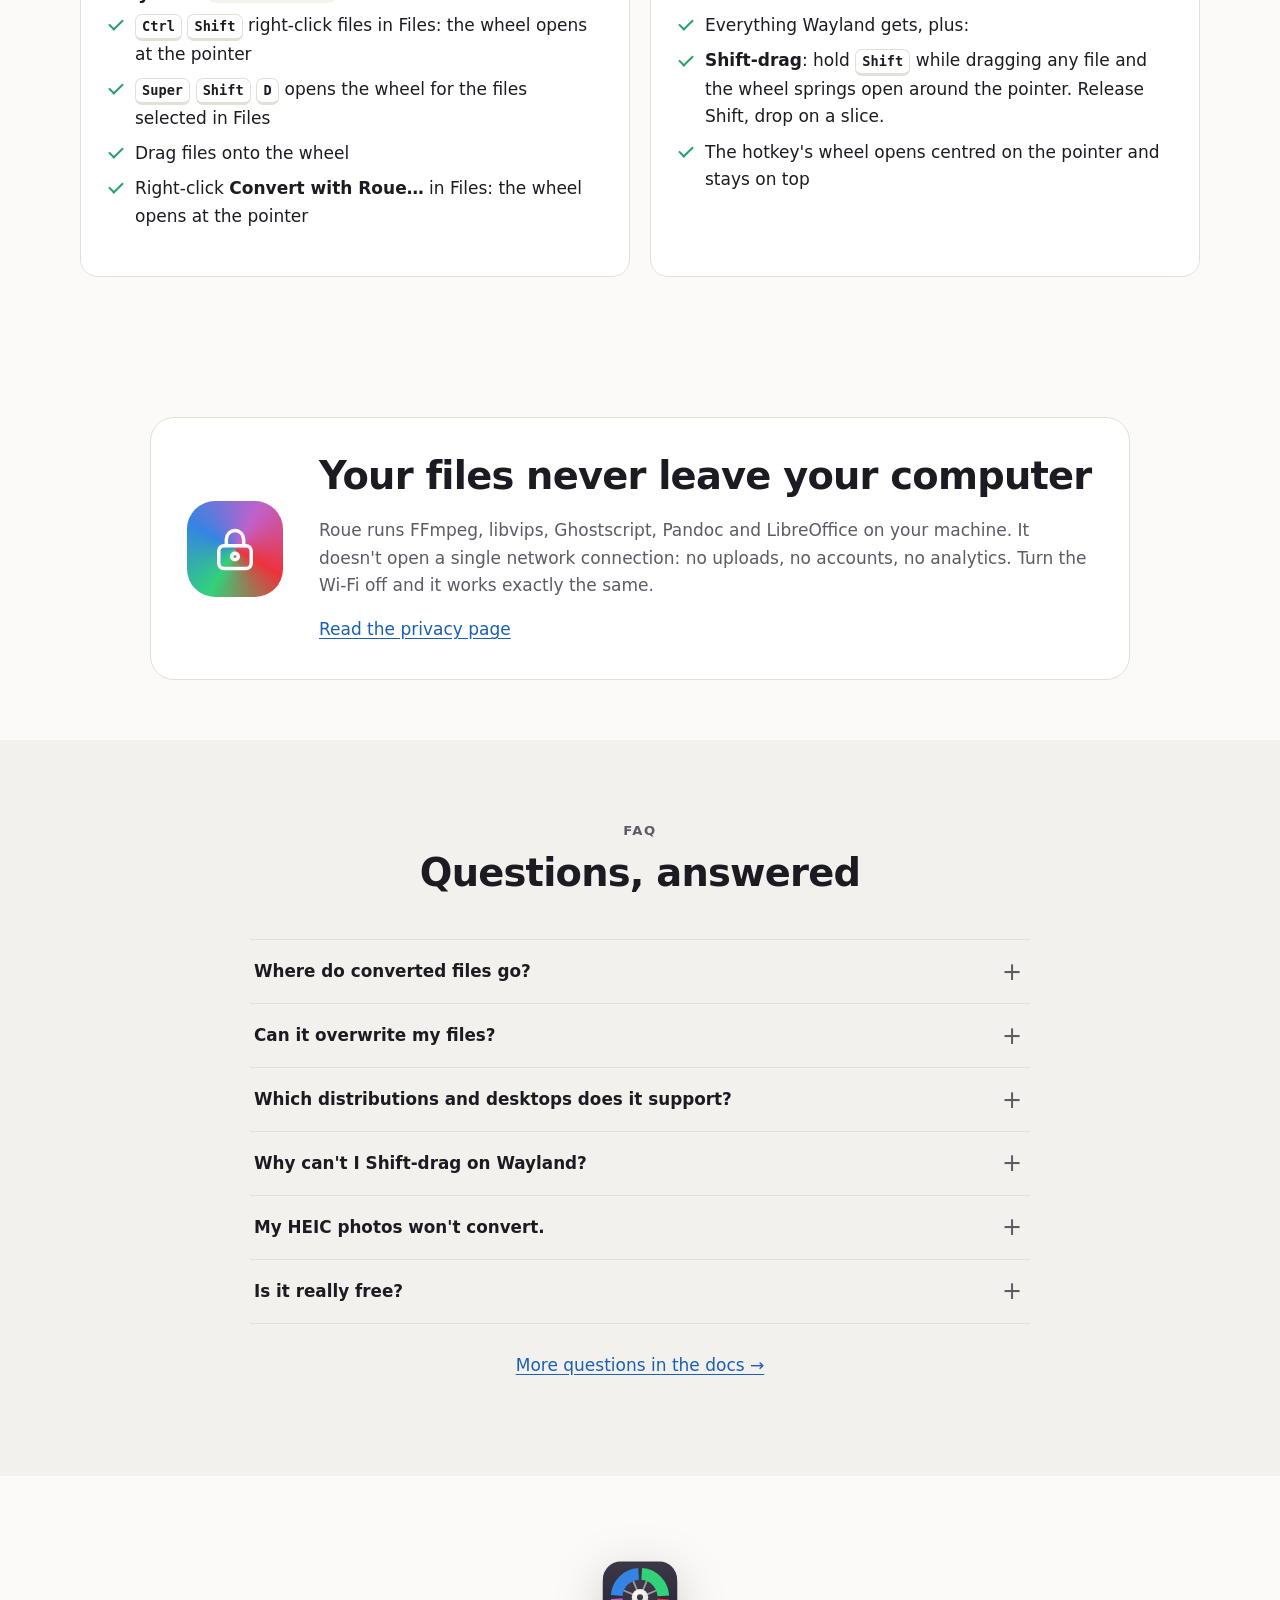
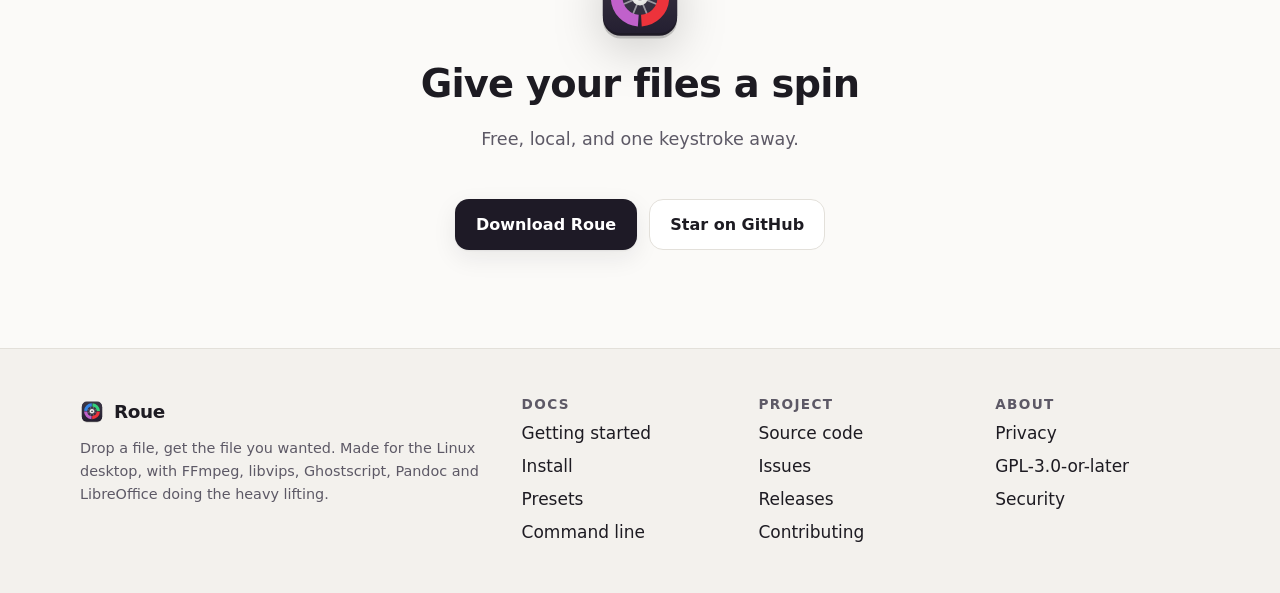
==== commit 519c6a83: "chore(release): v0.4.0" ====
--- a/website/index.html
+++ b/website/index.html
@@ -58,7 +58,7 @@
             <code id="install-cmd">wget -qO- https://guilyx.github.io/roue/install.sh | sh</code>
             <button class="copy" type="button" data-copy="#install-cmd" hidden>Copy</button>
           </div>
-          <p class="small muted">Ubuntu 22.04+ and Debian 12+. Updates arrive through Software Updater. Other distributions: <a href="docs/install.html">install from source with pipx</a>. Version 0.3.0 · GPL-3.0-or-later.</p>
+          <p class="small muted">Ubuntu 22.04+ and Debian 12+. Updates arrive through Software Updater. Other distributions: <a href="docs/install.html">install from source with pipx</a>. Version 0.4.0 · GPL-3.0-or-later.</p>
         </div>
 
         <div class="hero-visual">
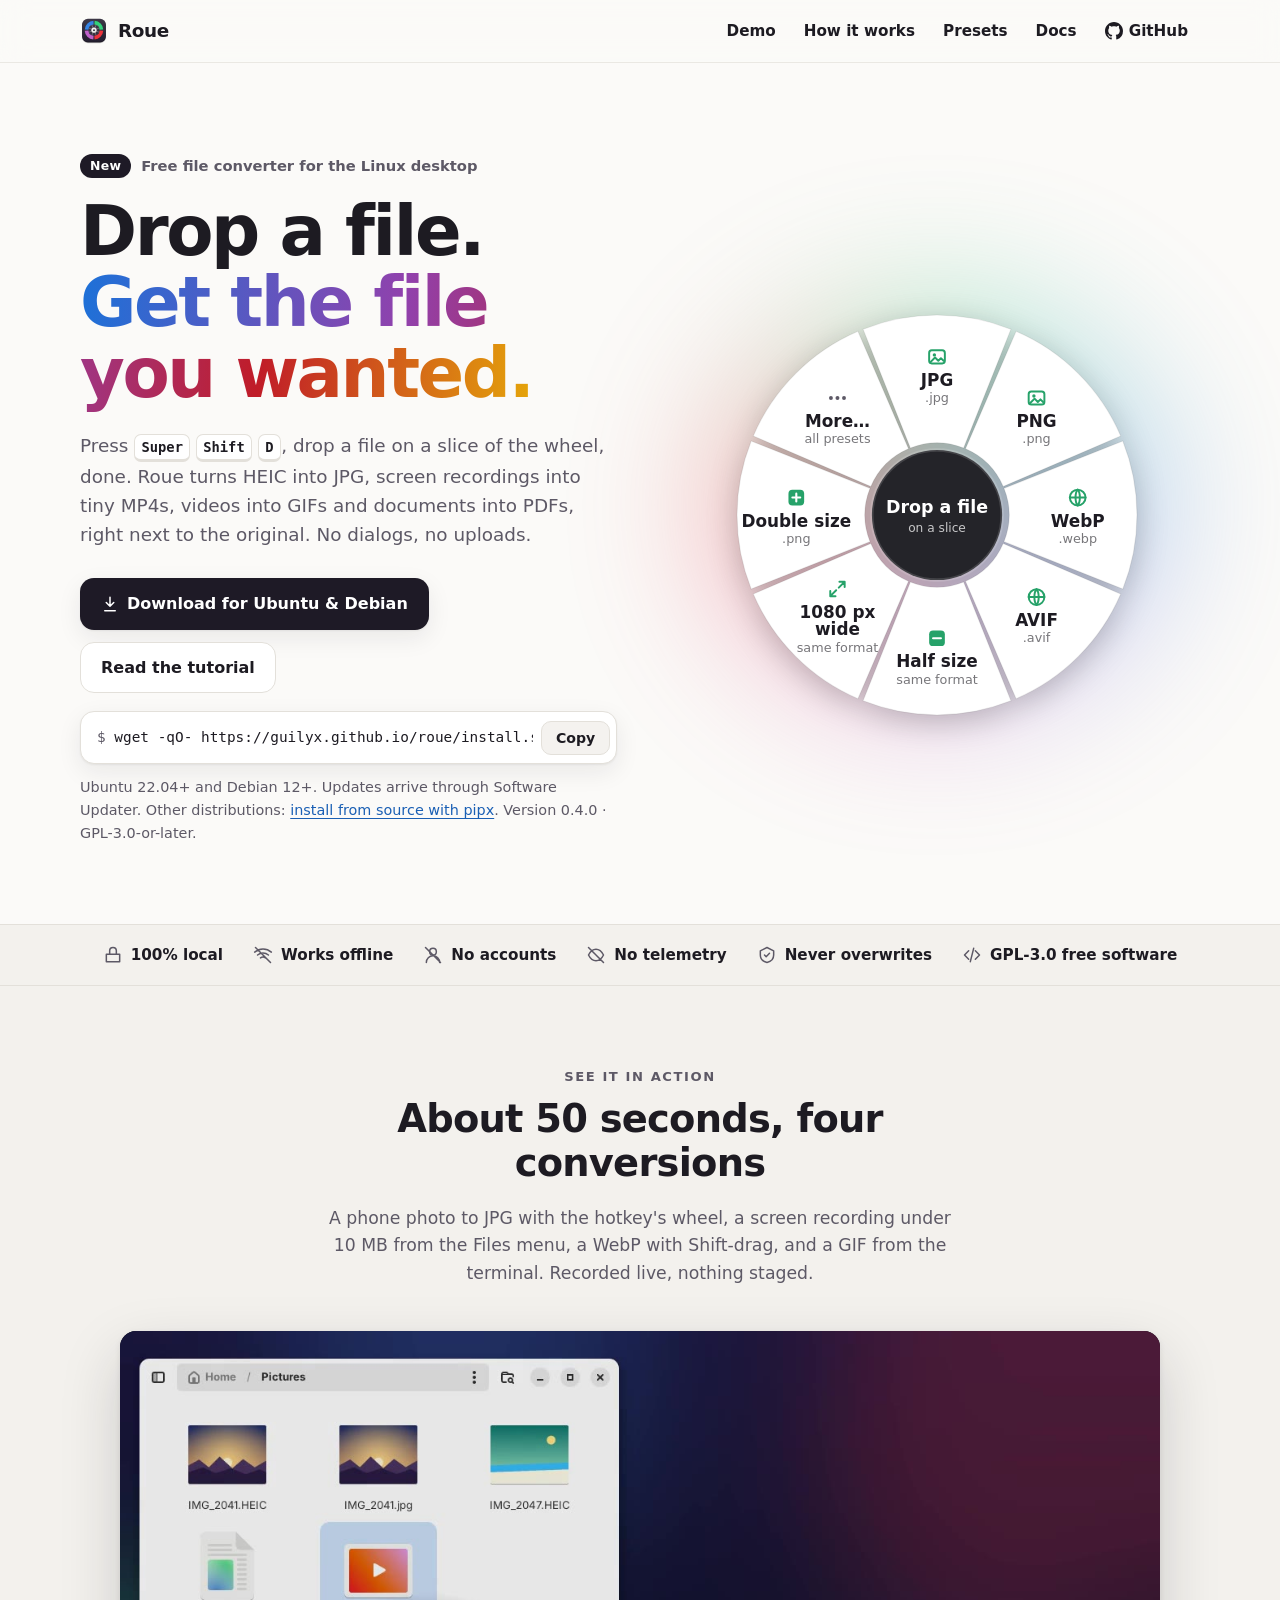
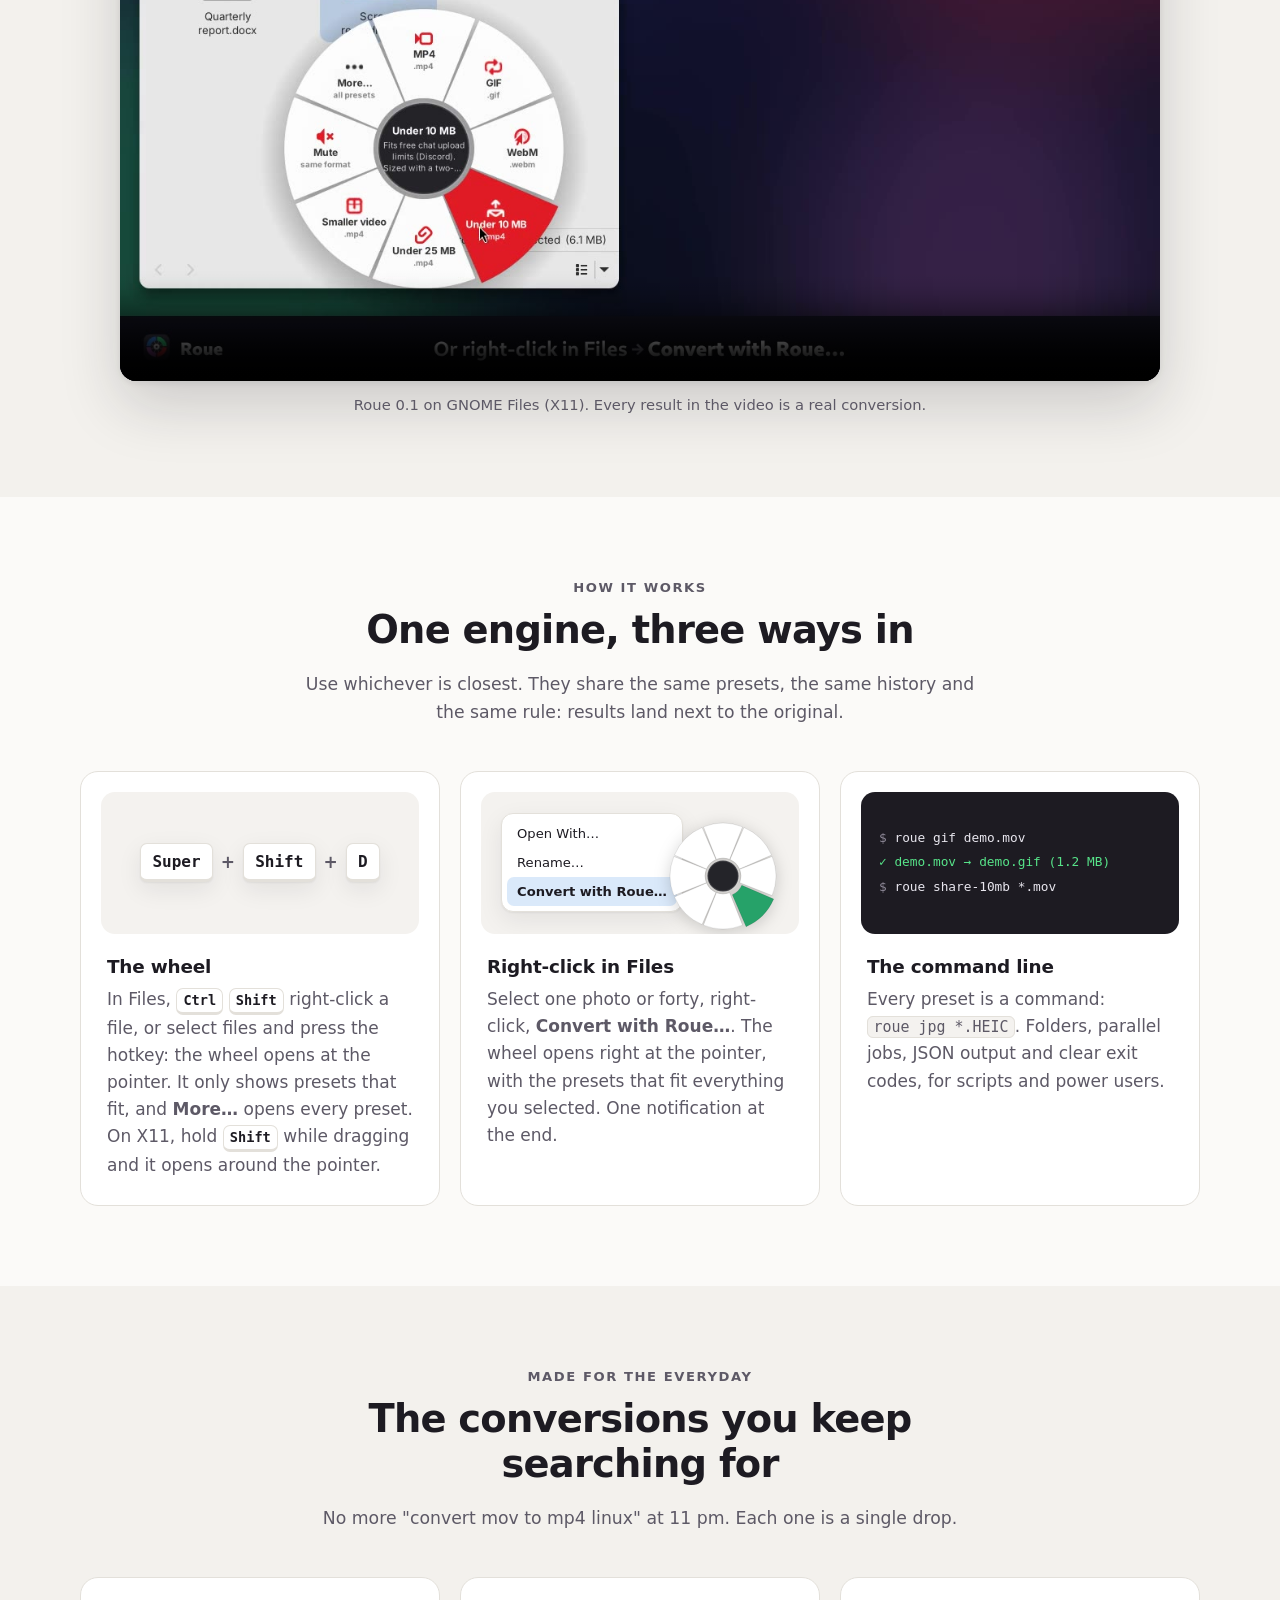
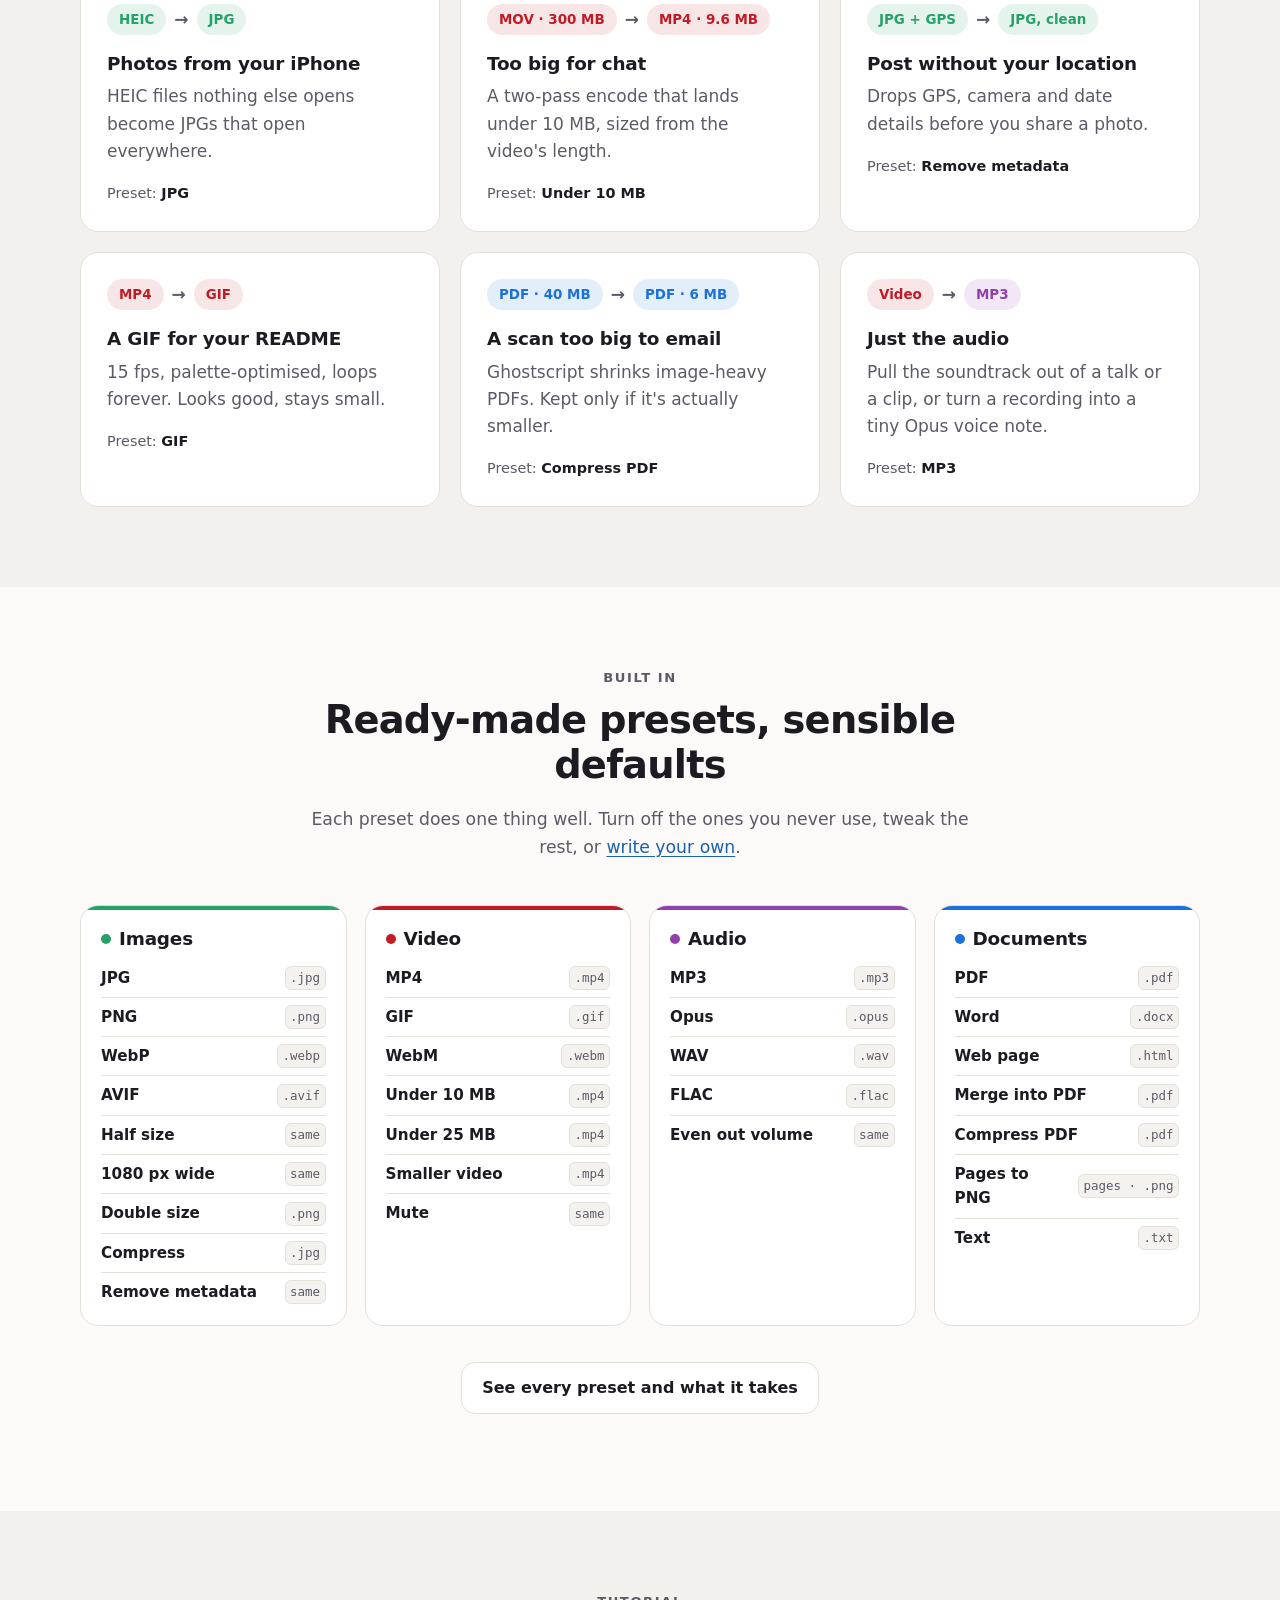
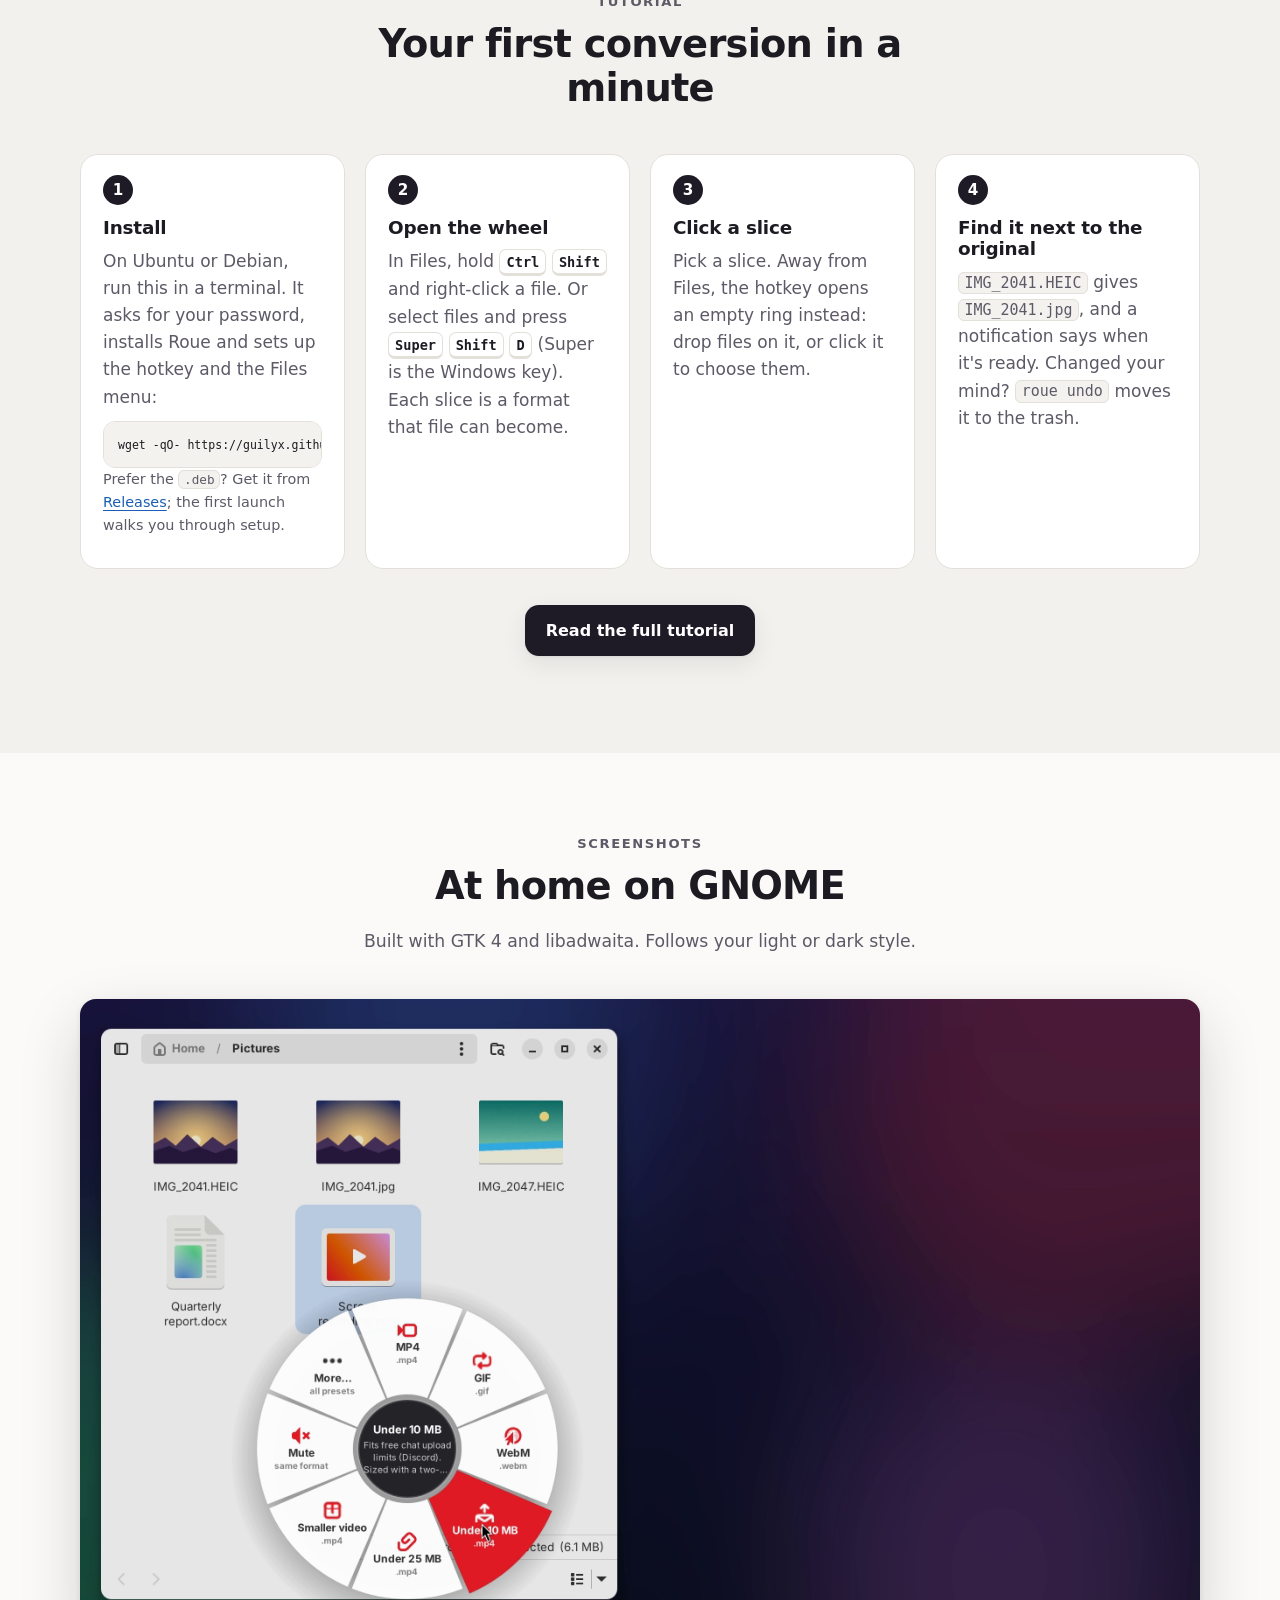
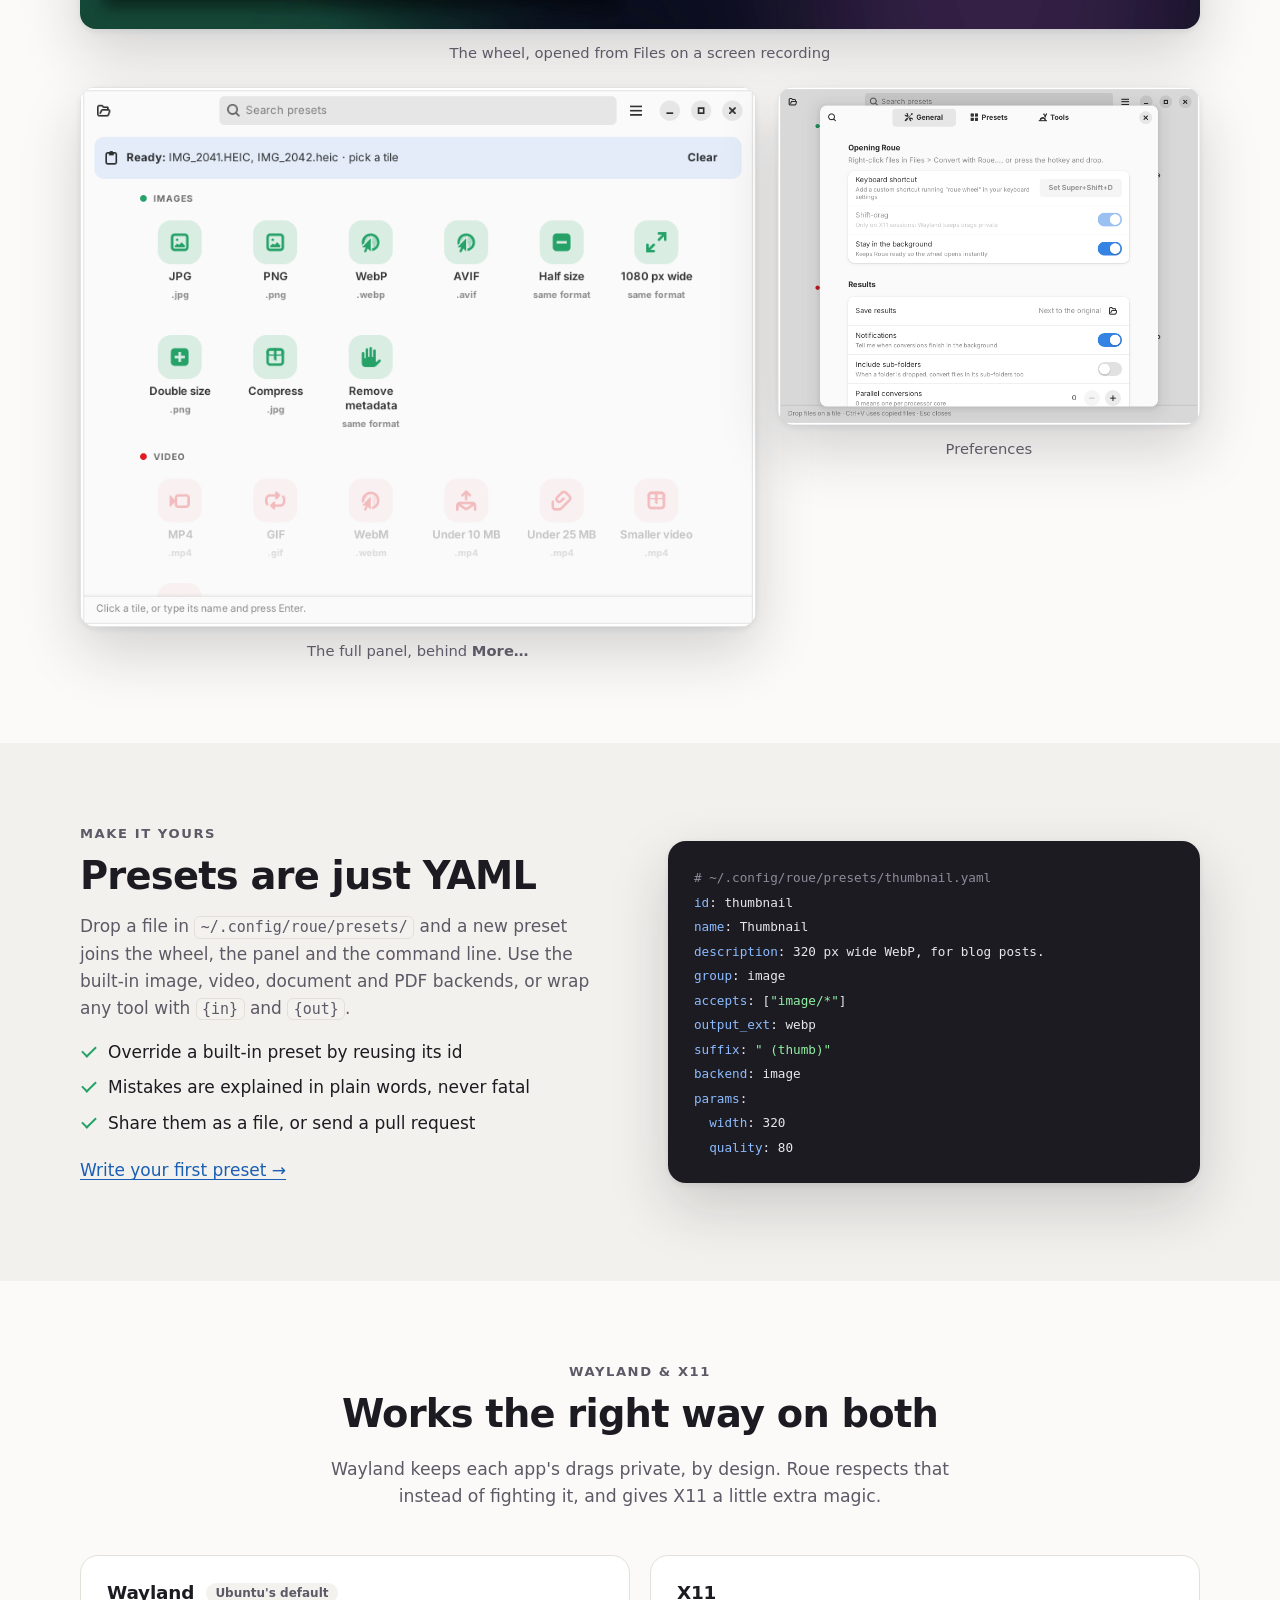
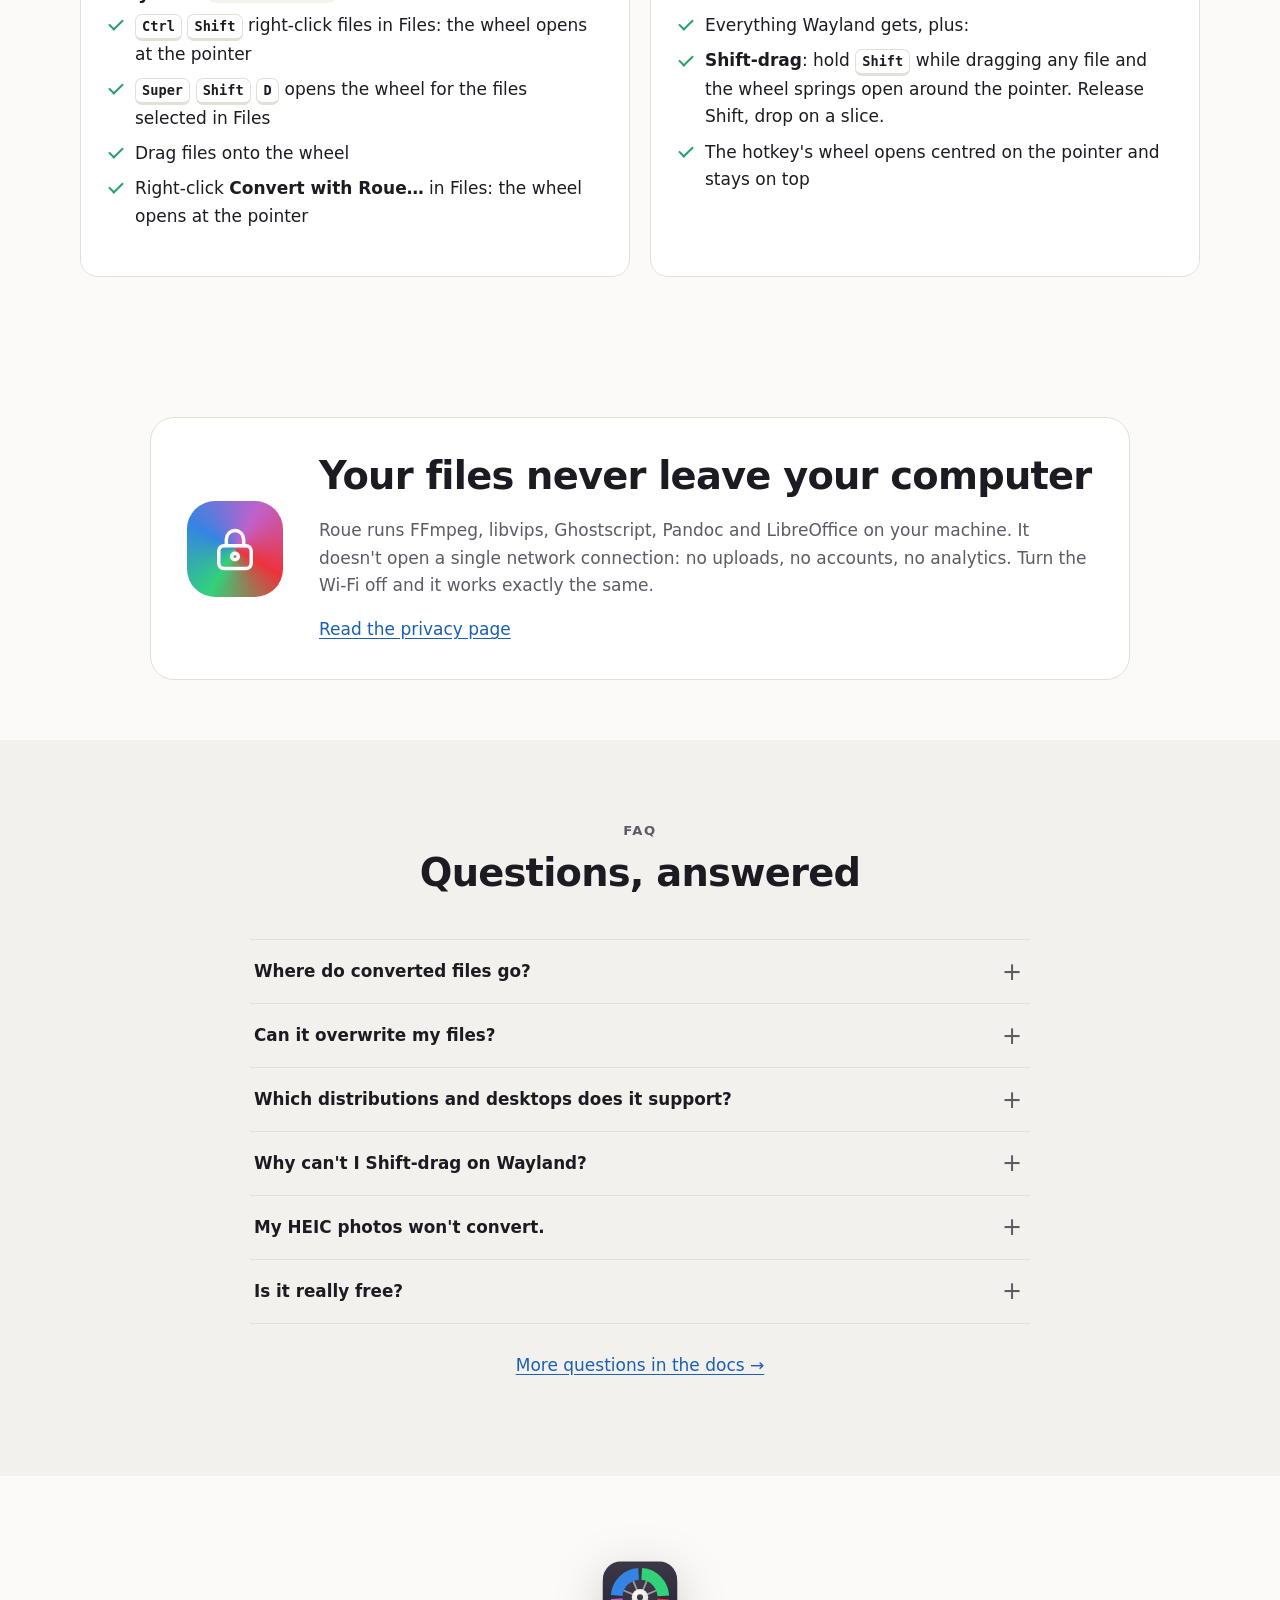
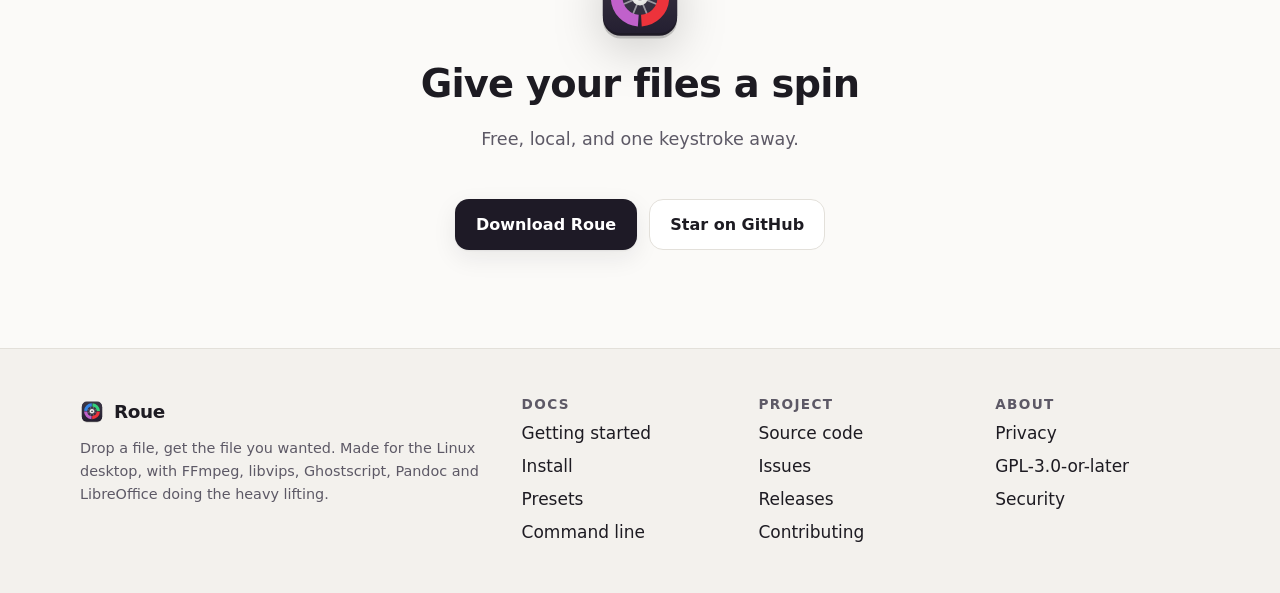
==== commit fb779899: "feat(pdf): merge PDFs, images and documents into one PDF Select several files and pick "Merge into P" ====
--- a/website/index.html
+++ b/website/index.html
@@ -266,6 +266,7 @@
             <li title="Word, Excel, PowerPoint, LibreOffice and Markdown files to PDF."><span class="pname">PDF</span><code class="pext">.pdf</code></li>
             <li title="Markdown, OpenDocument and RTF to .docx."><span class="pname">Word</span><code class="pext">.docx</code></li>
             <li title="Markdown to a single self-contained HTML file."><span class="pname">Web page</span><code class="pext">.html</code></li>
+            <li title="Put PDFs, images and documents together in one PDF."><span class="pname">Merge into PDF</span><code class="pext">.pdf</code></li>
             <li title="Shrink scans and image-heavy PDFs for email. Kept only if smaller."><span class="pname">Compress PDF</span><code class="pext">.pdf</code></li>
             <li title="One PNG image per page, in a new folder."><span class="pname">Pages to PNG</span><code class="pext">pages · .png</code></li>
             <li title="Pull the text out of a PDF (no OCR yet)."><span class="pname">Text</span><code class="pext">.txt</code></li>
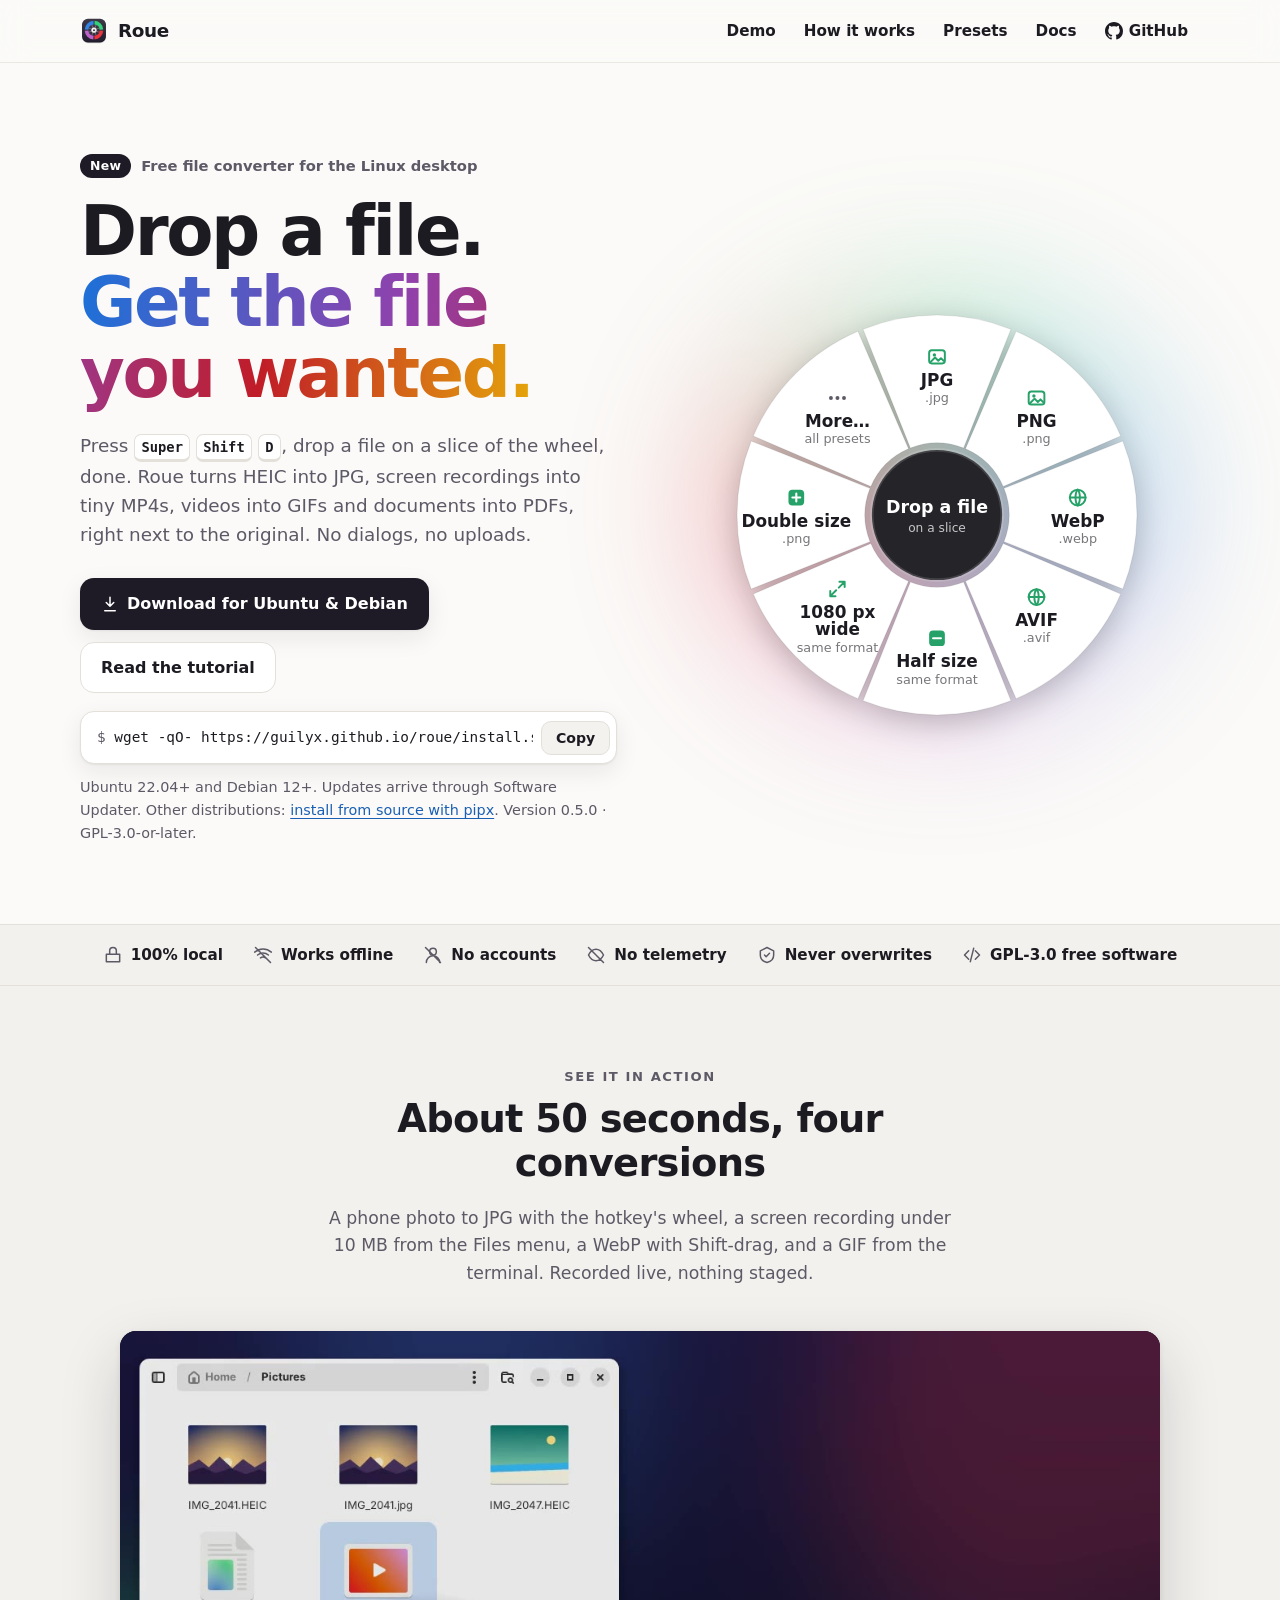
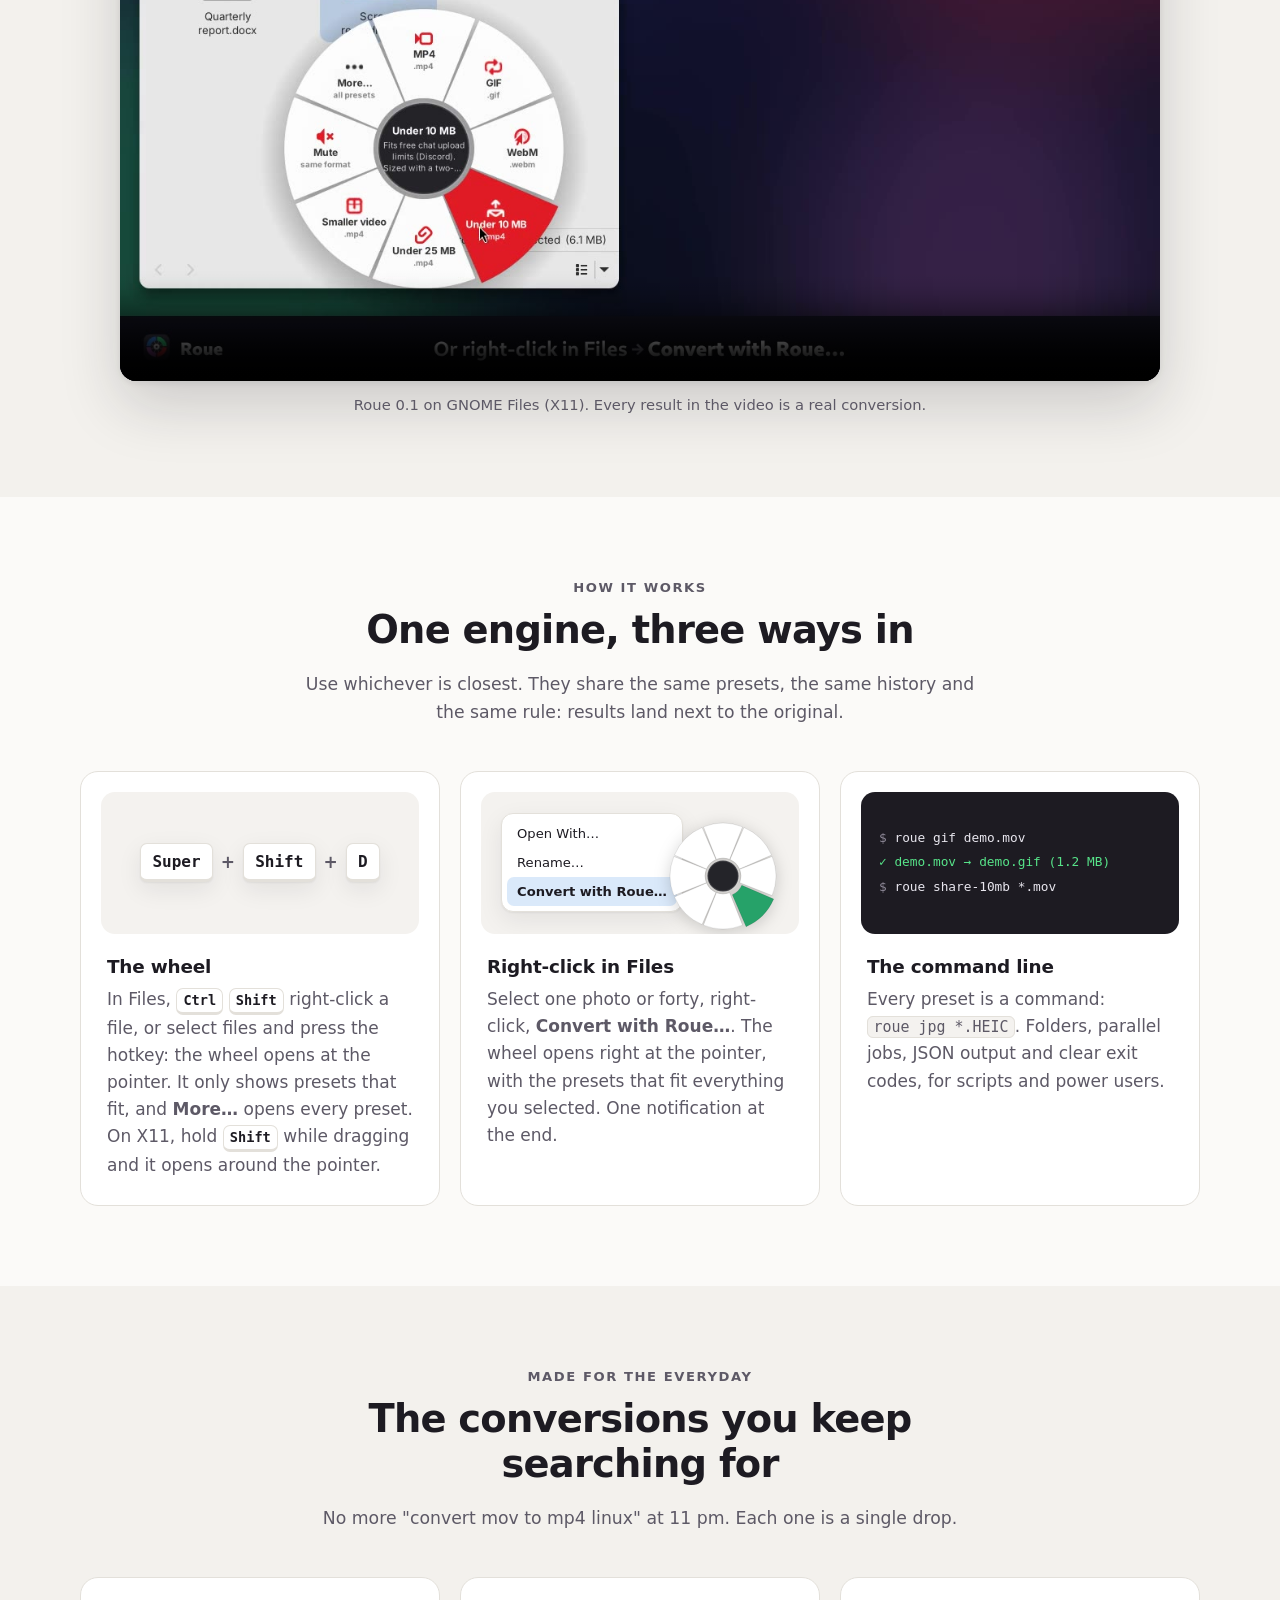
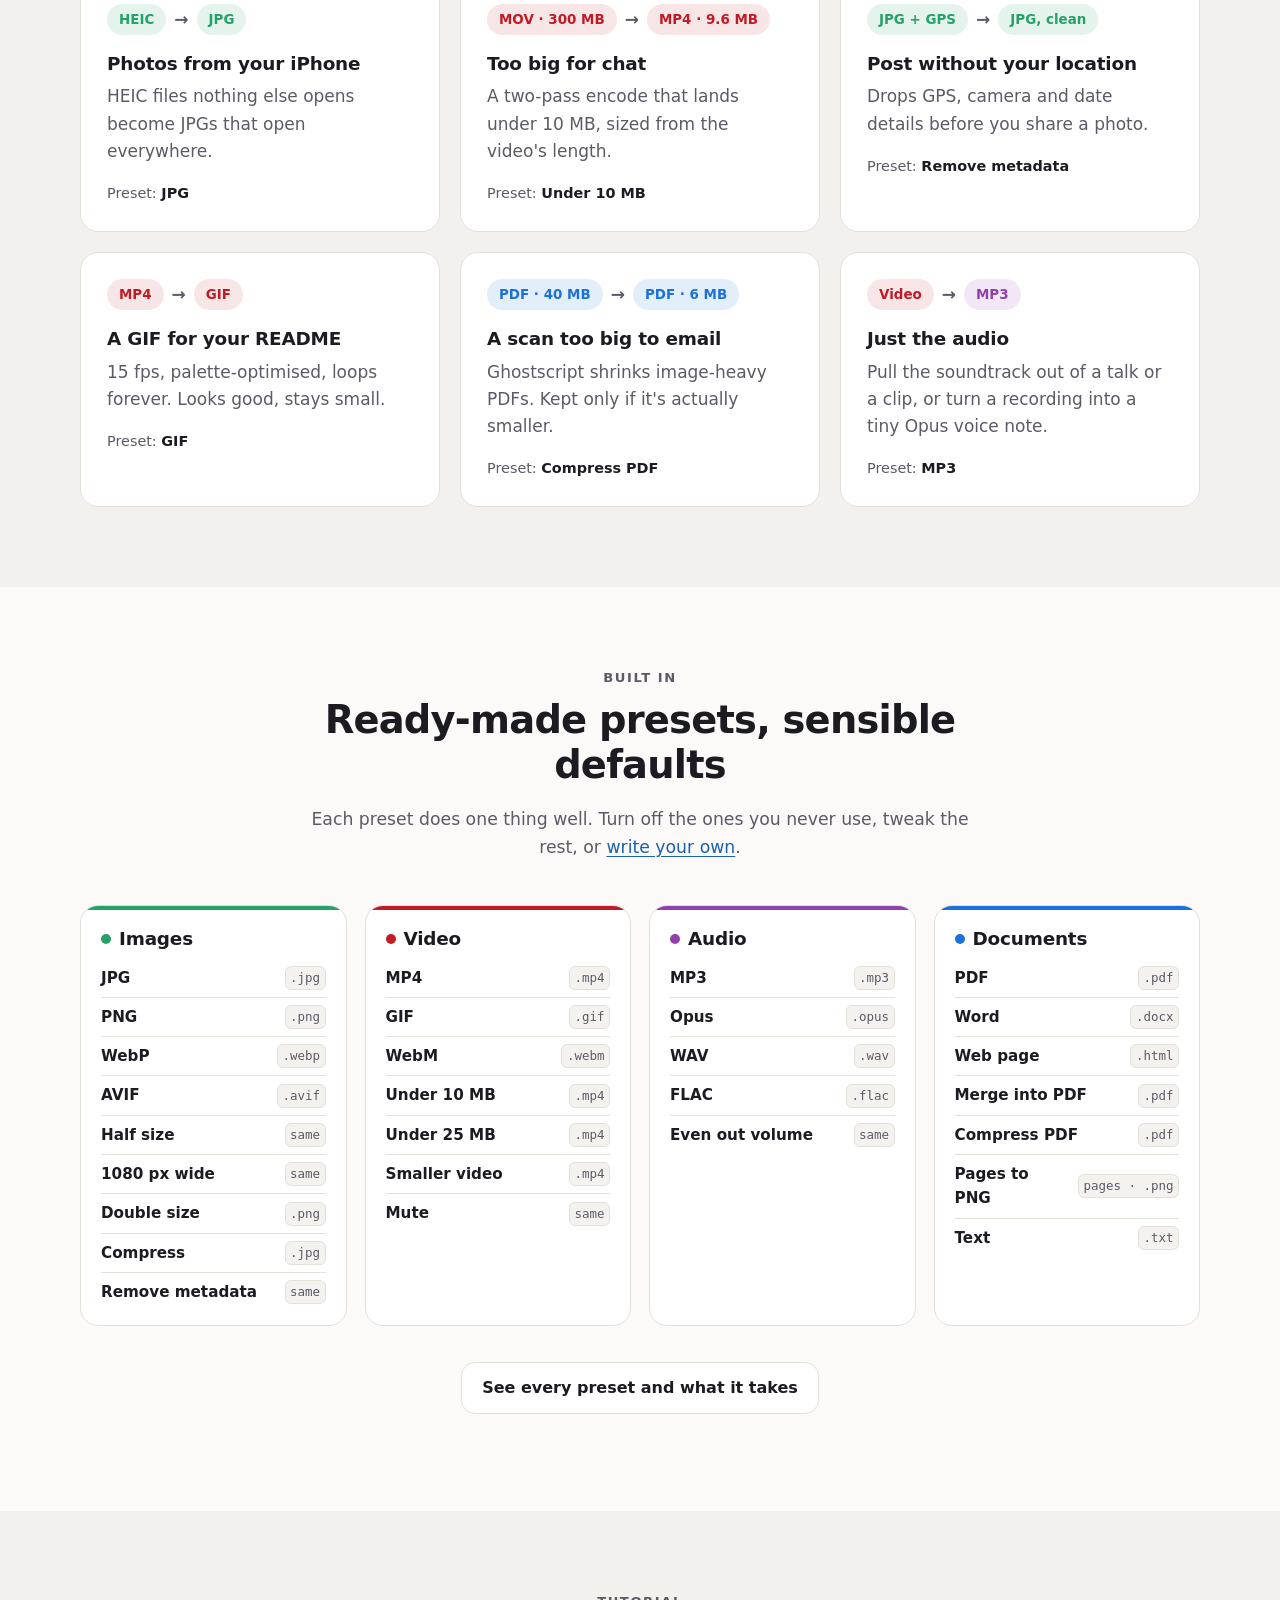
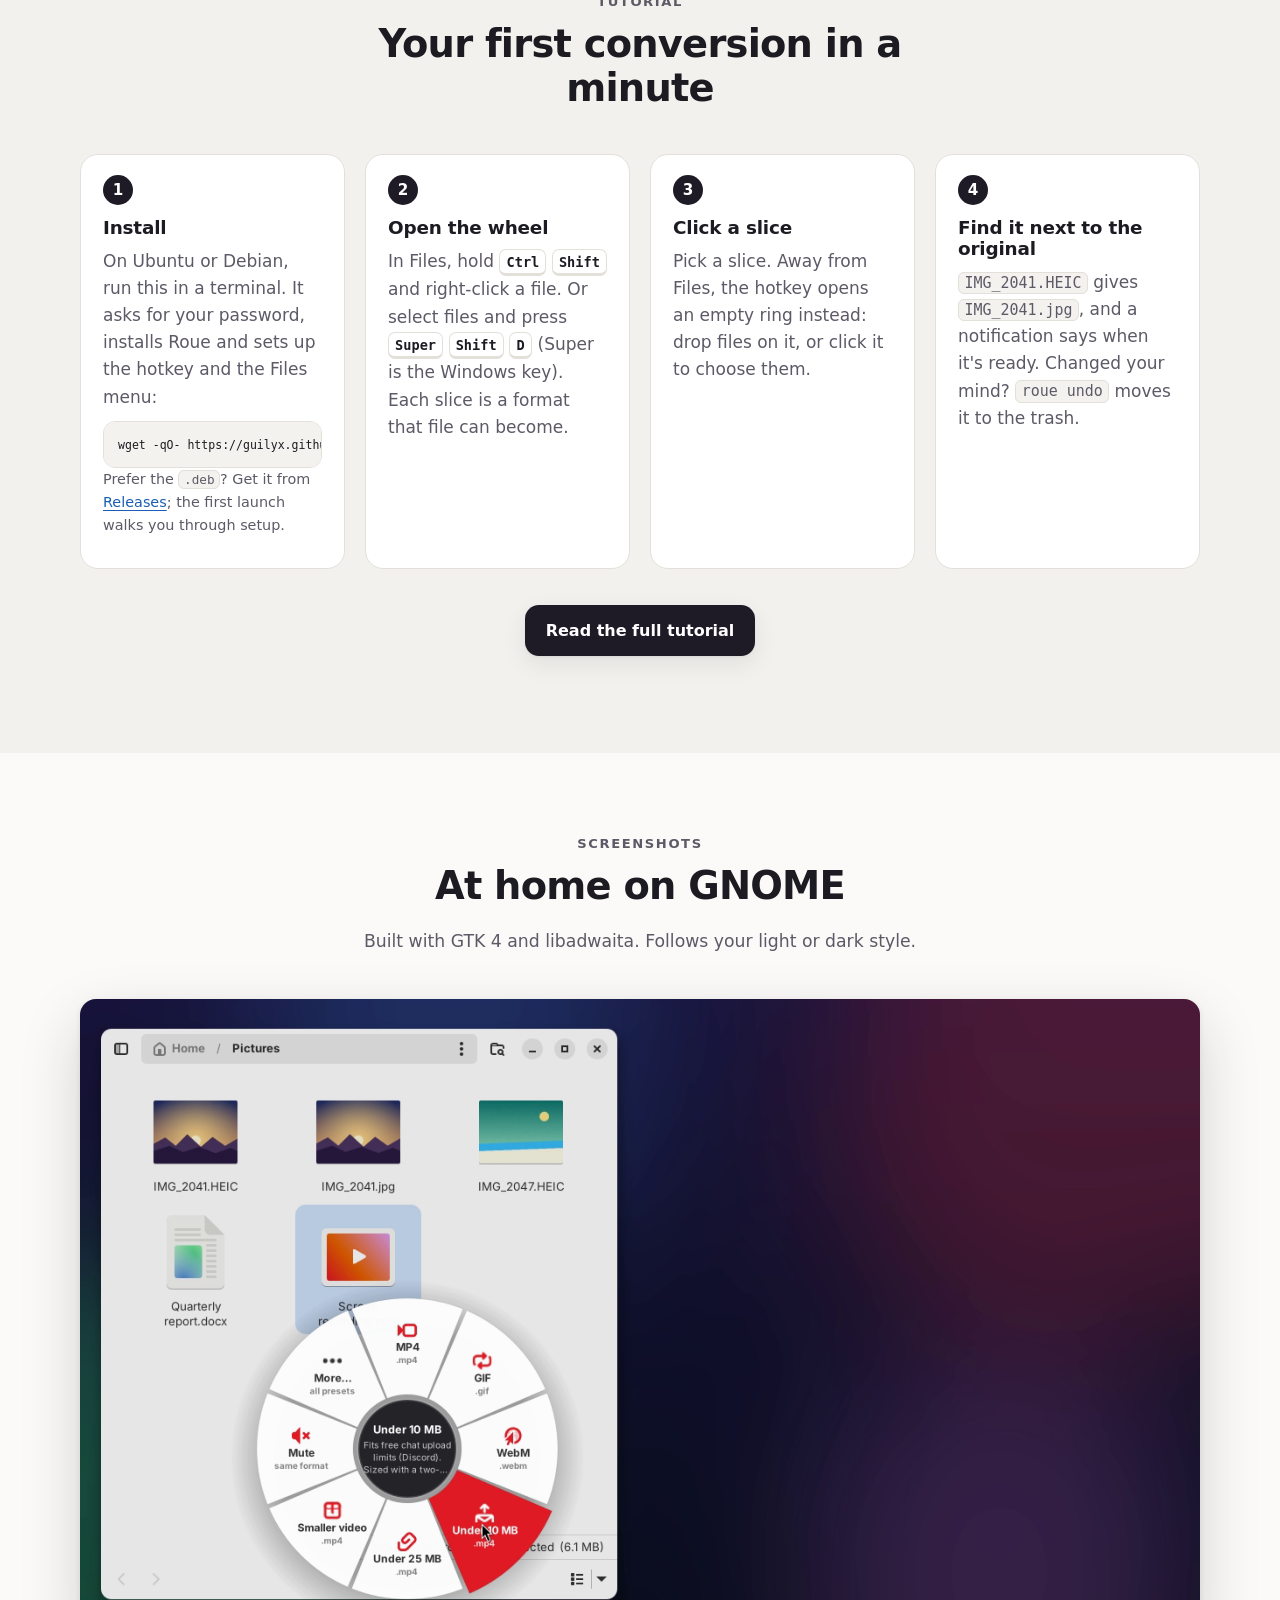
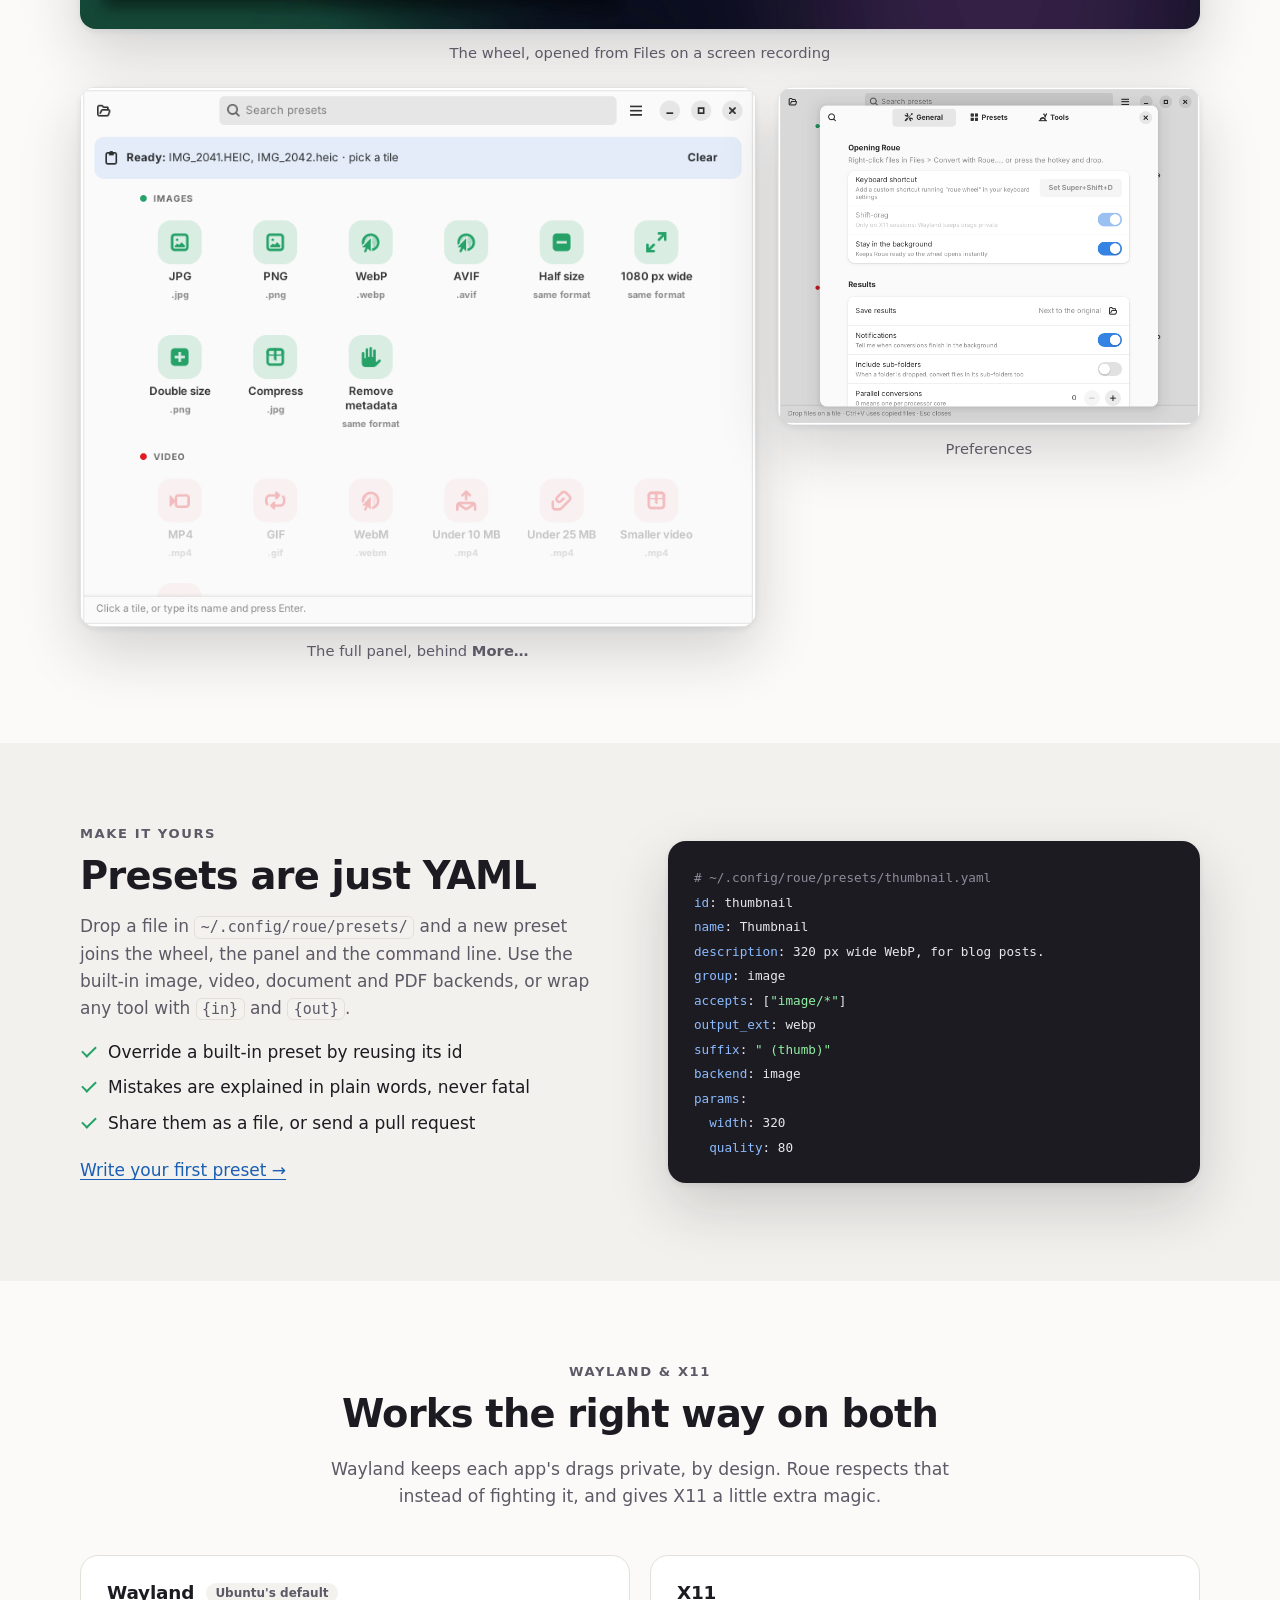
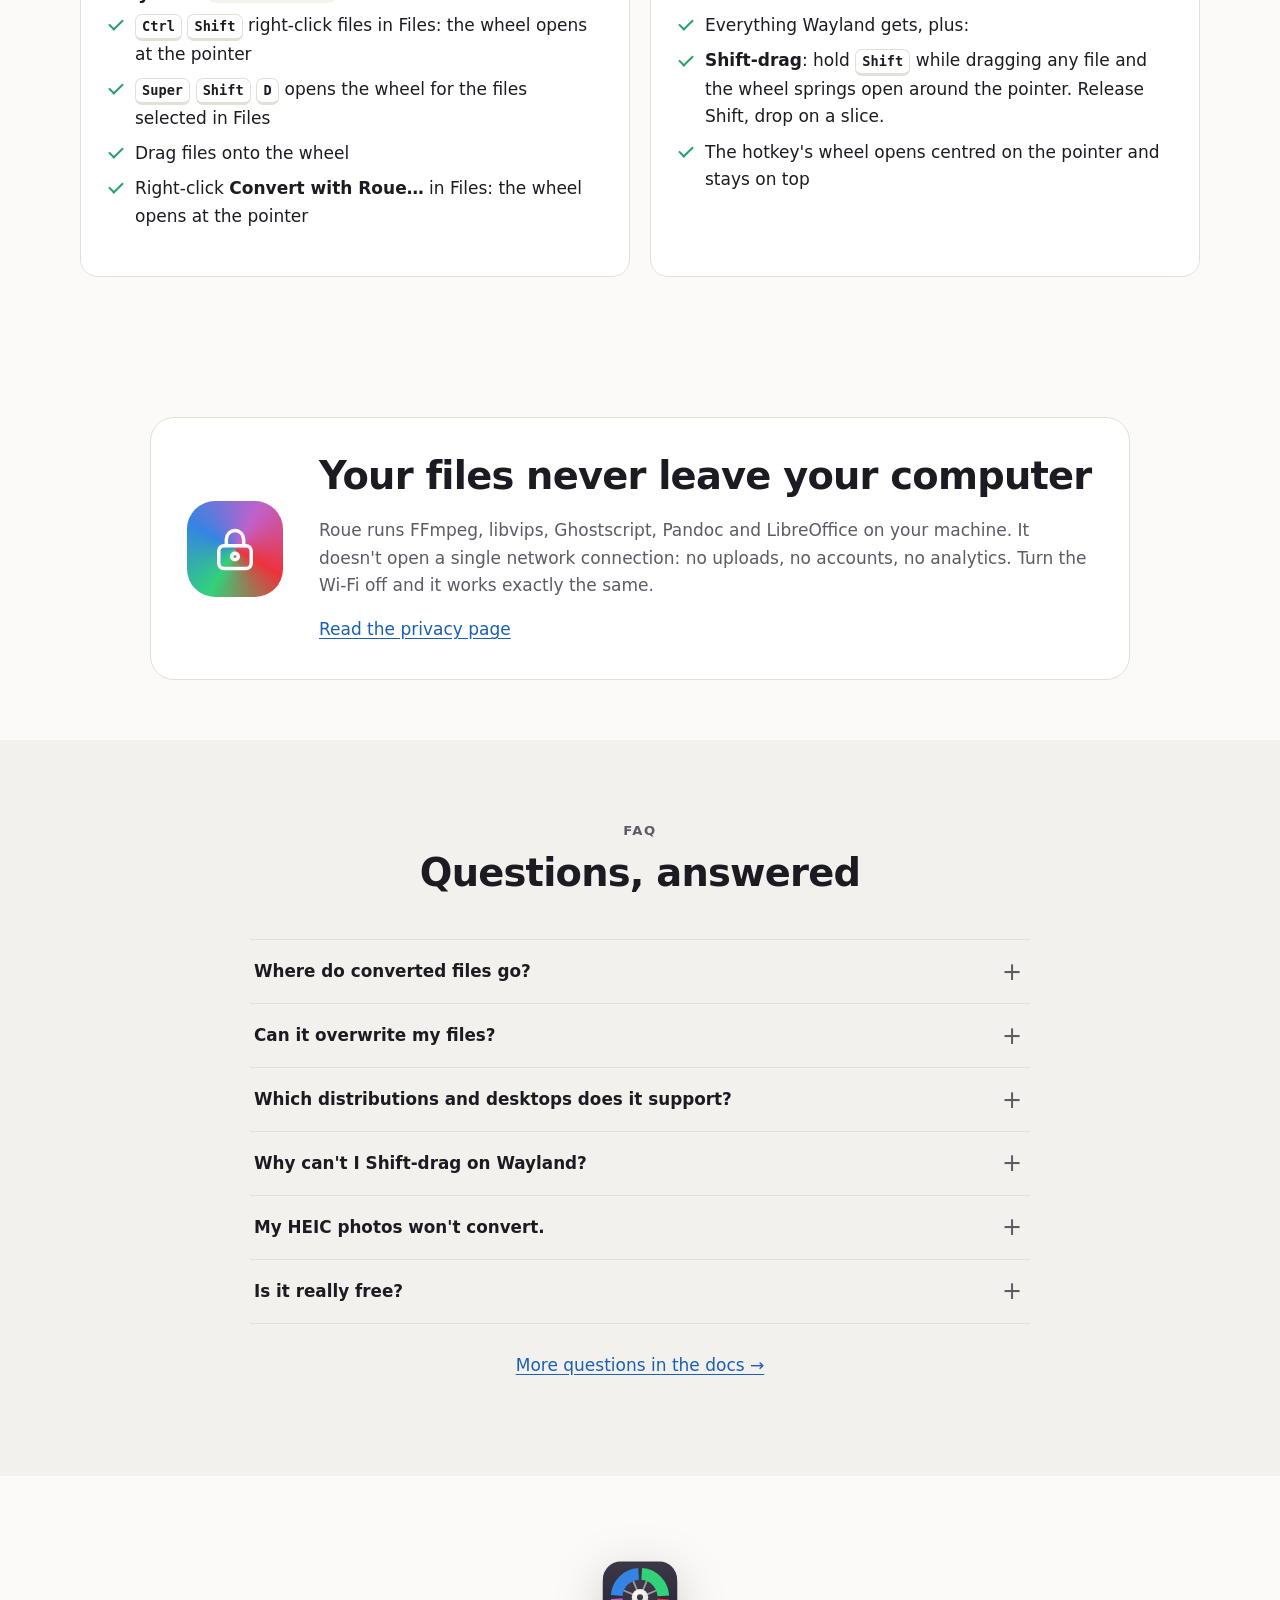
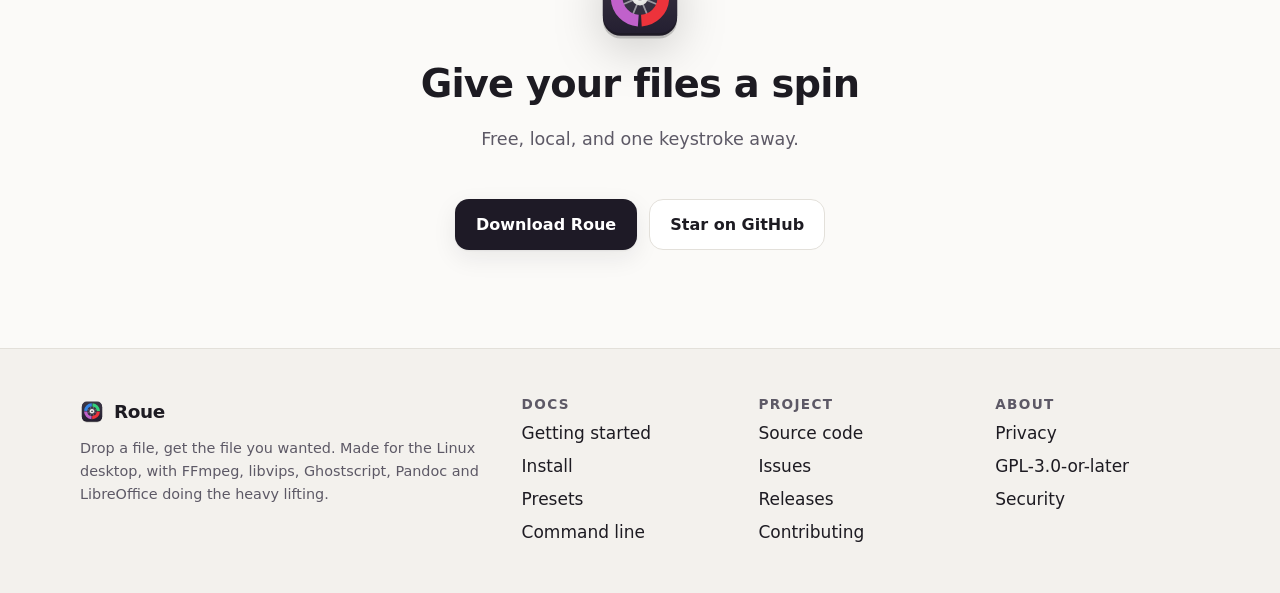
==== commit 4150f65f: "chore(release): v0.5.0" ====
--- a/website/index.html
+++ b/website/index.html
@@ -58,7 +58,7 @@
             <code id="install-cmd">wget -qO- https://guilyx.github.io/roue/install.sh | sh</code>
             <button class="copy" type="button" data-copy="#install-cmd" hidden>Copy</button>
           </div>
-          <p class="small muted">Ubuntu 22.04+ and Debian 12+. Updates arrive through Software Updater. Other distributions: <a href="docs/install.html">install from source with pipx</a>. Version 0.4.0 · GPL-3.0-or-later.</p>
+          <p class="small muted">Ubuntu 22.04+ and Debian 12+. Updates arrive through Software Updater. Other distributions: <a href="docs/install.html">install from source with pipx</a>. Version 0.5.0 · GPL-3.0-or-later.</p>
         </div>
 
         <div class="hero-visual">
